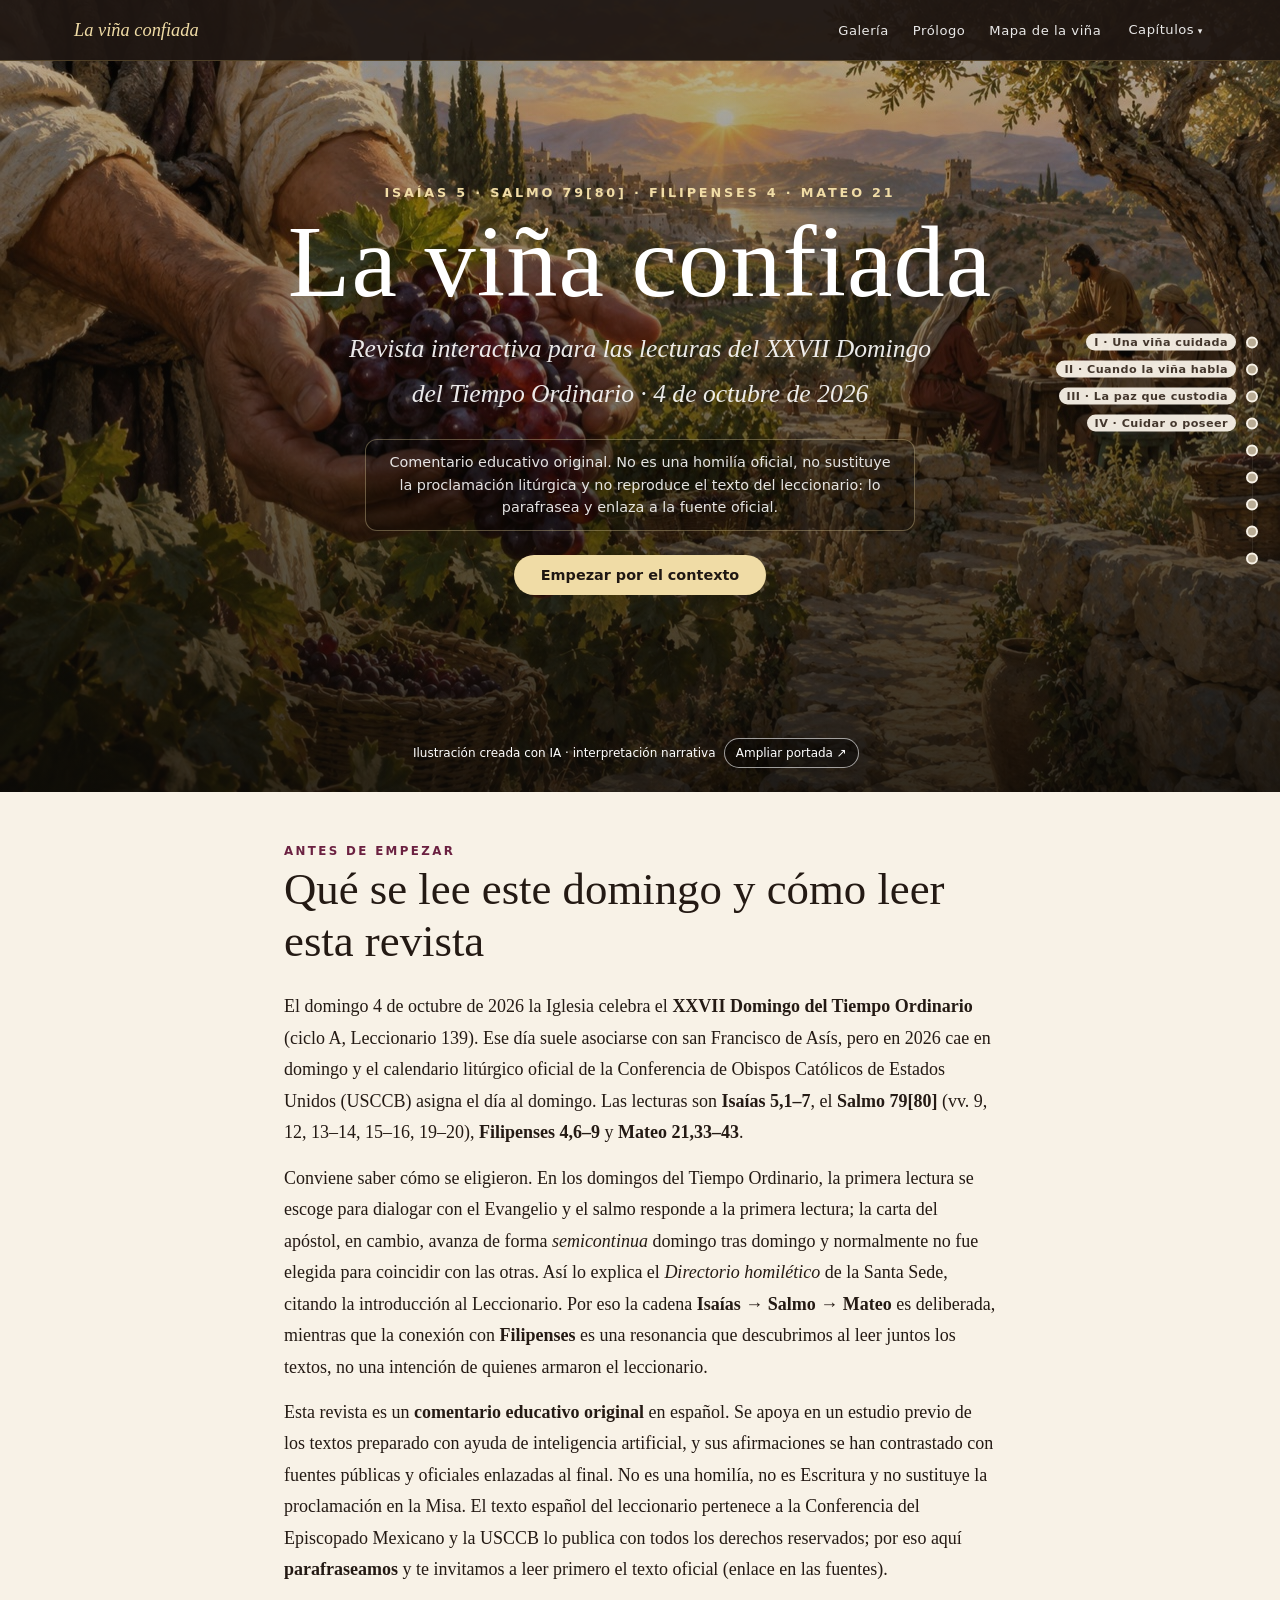
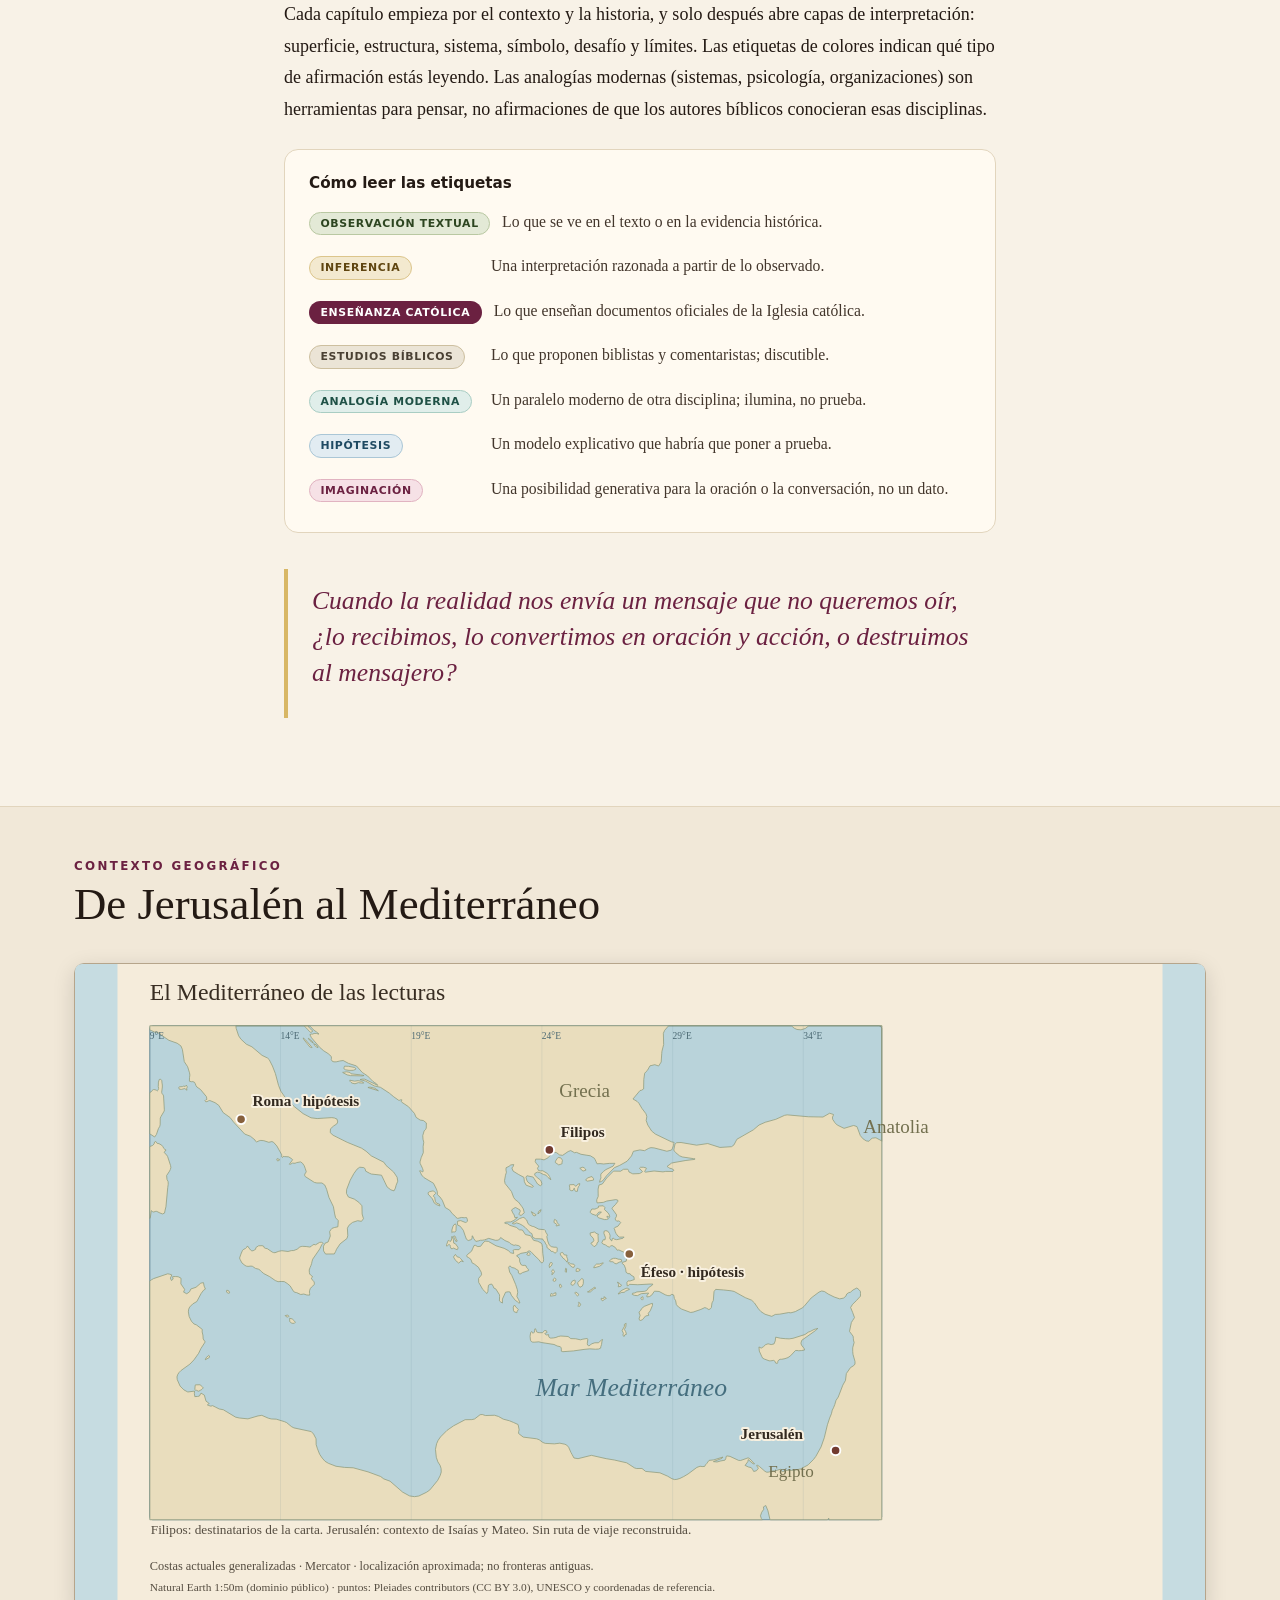
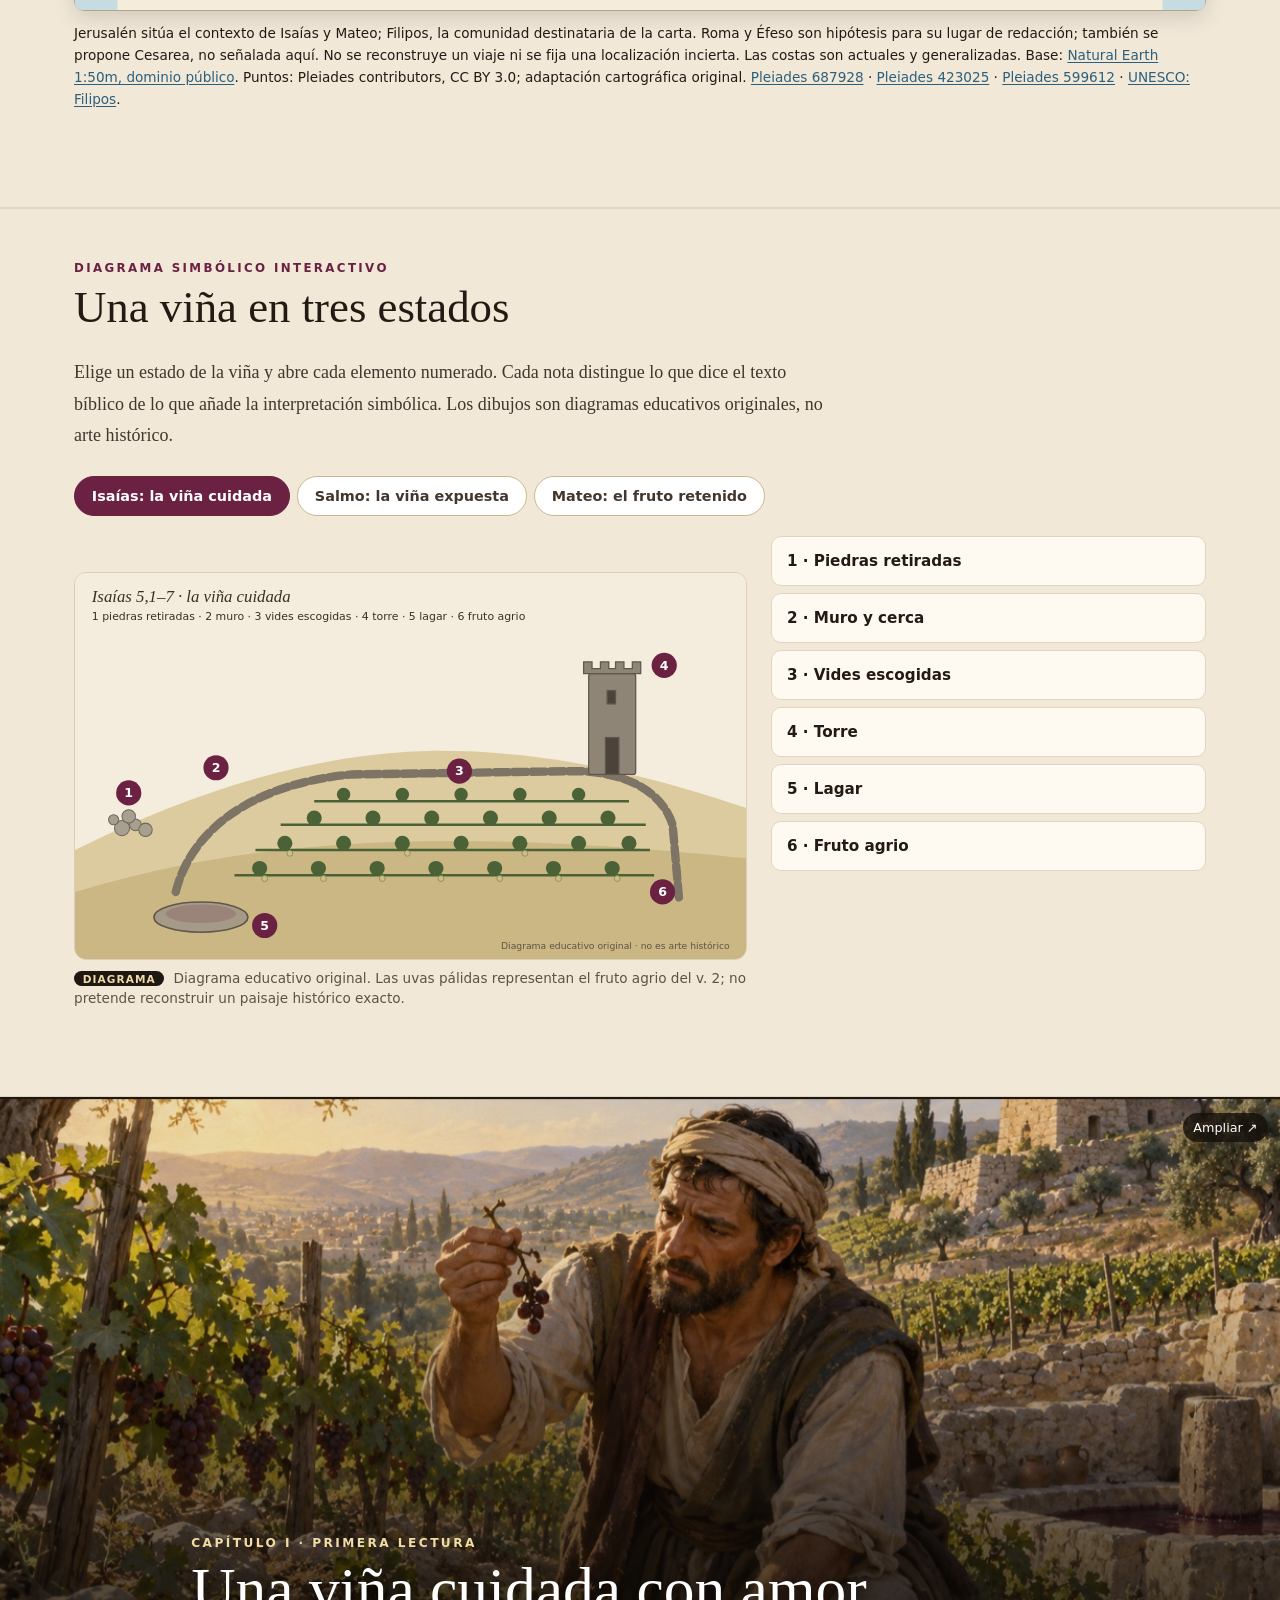
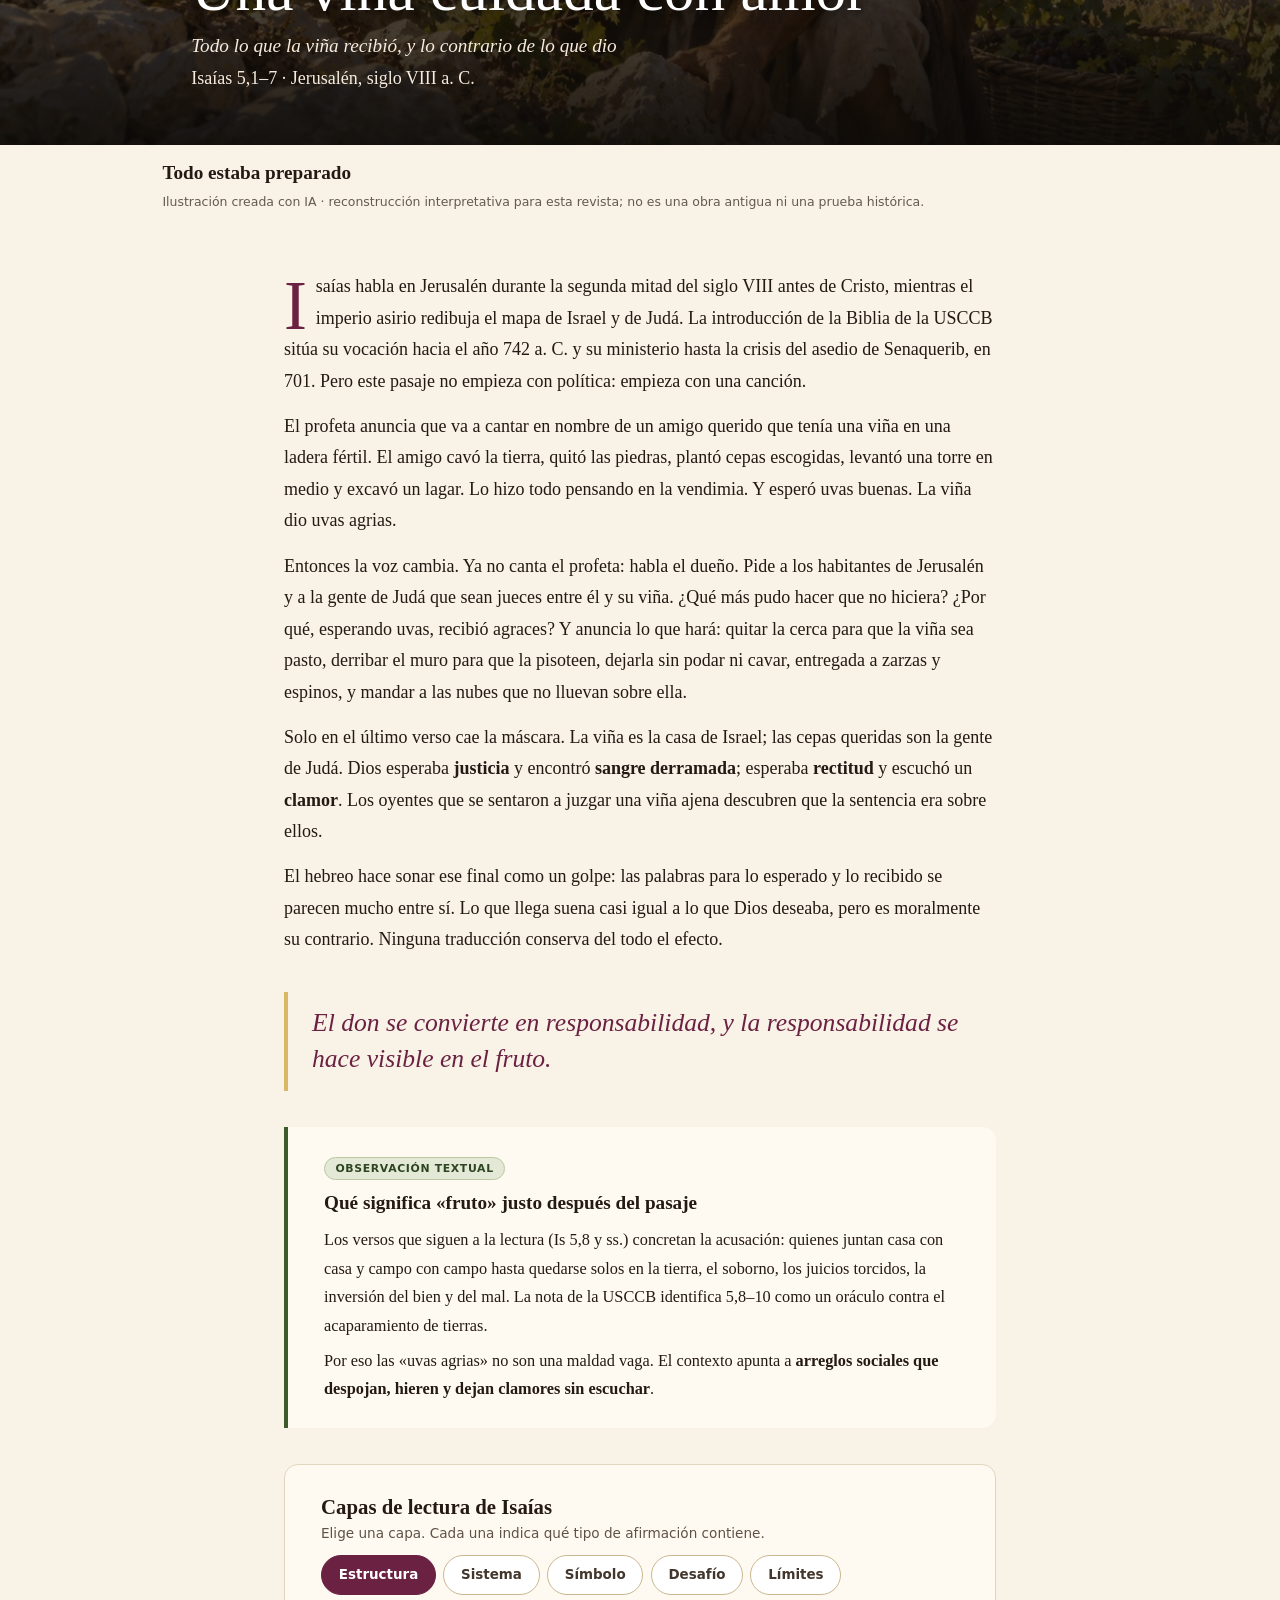
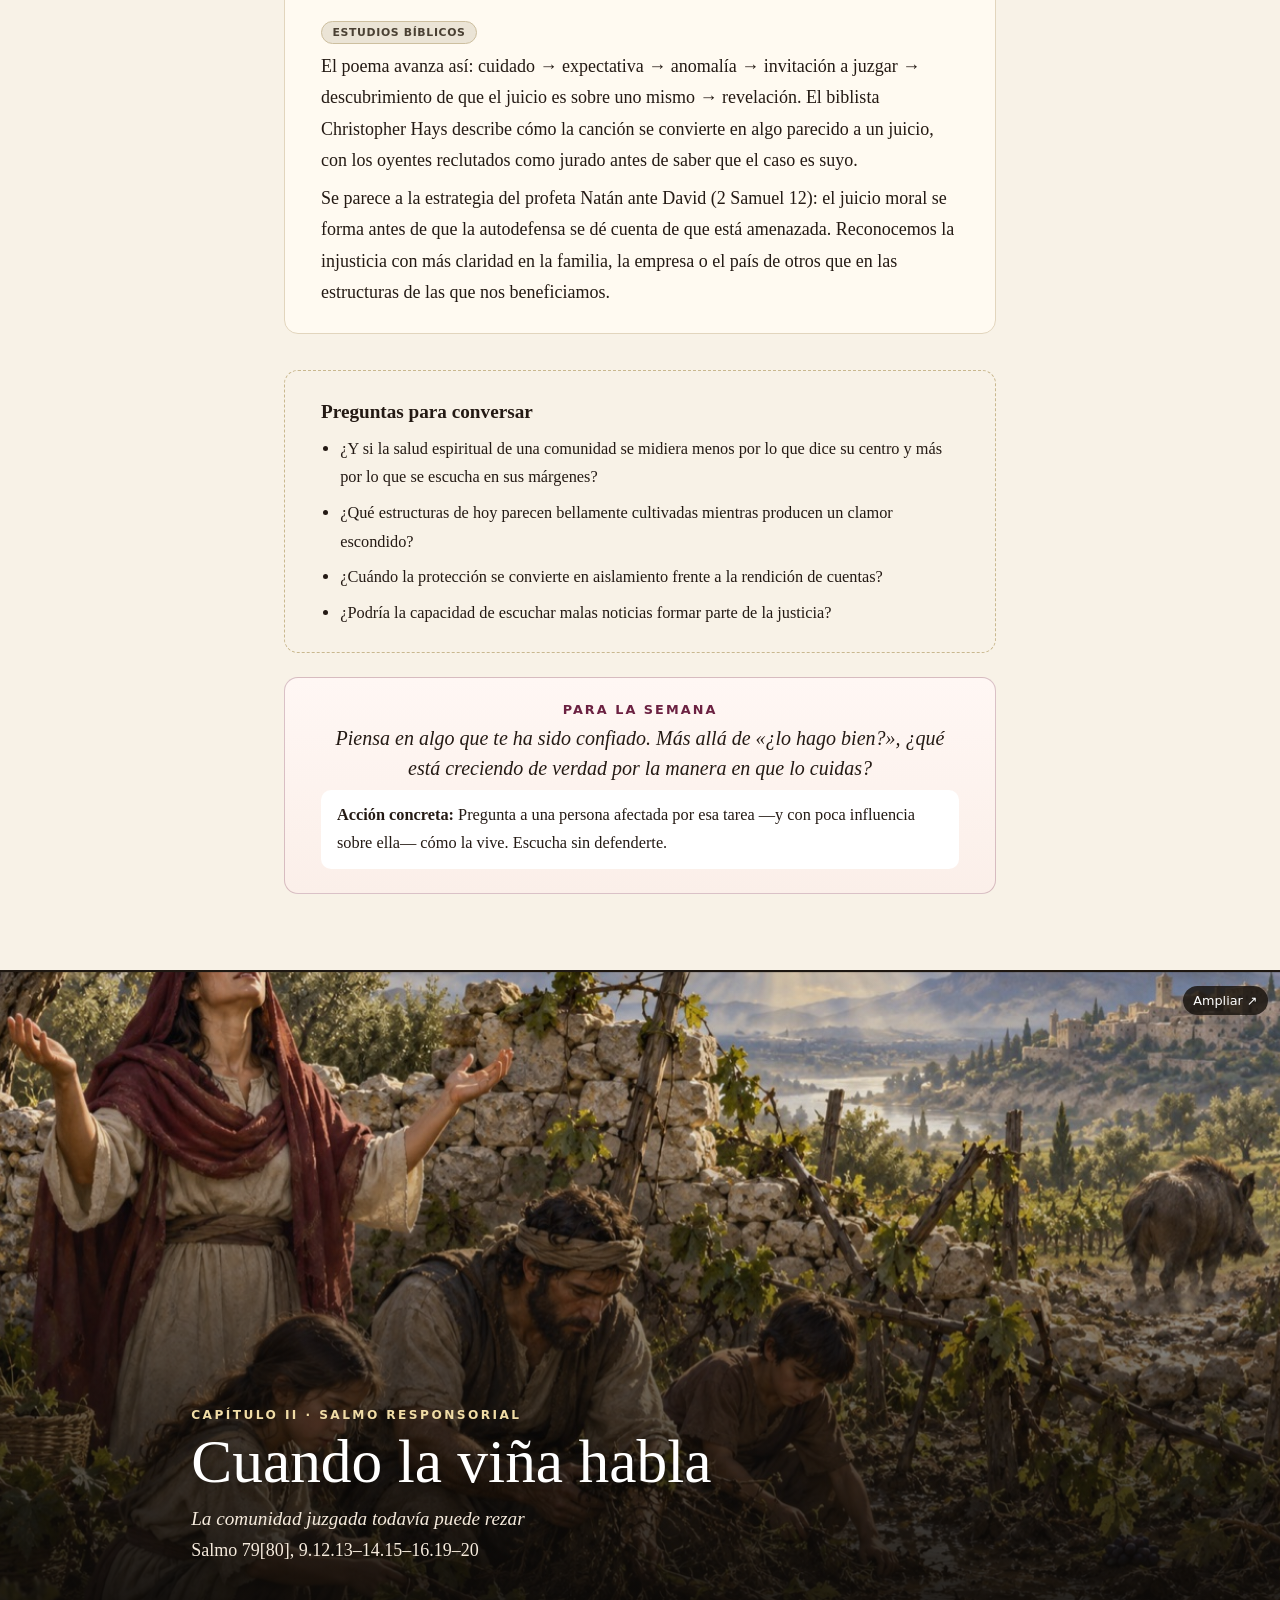
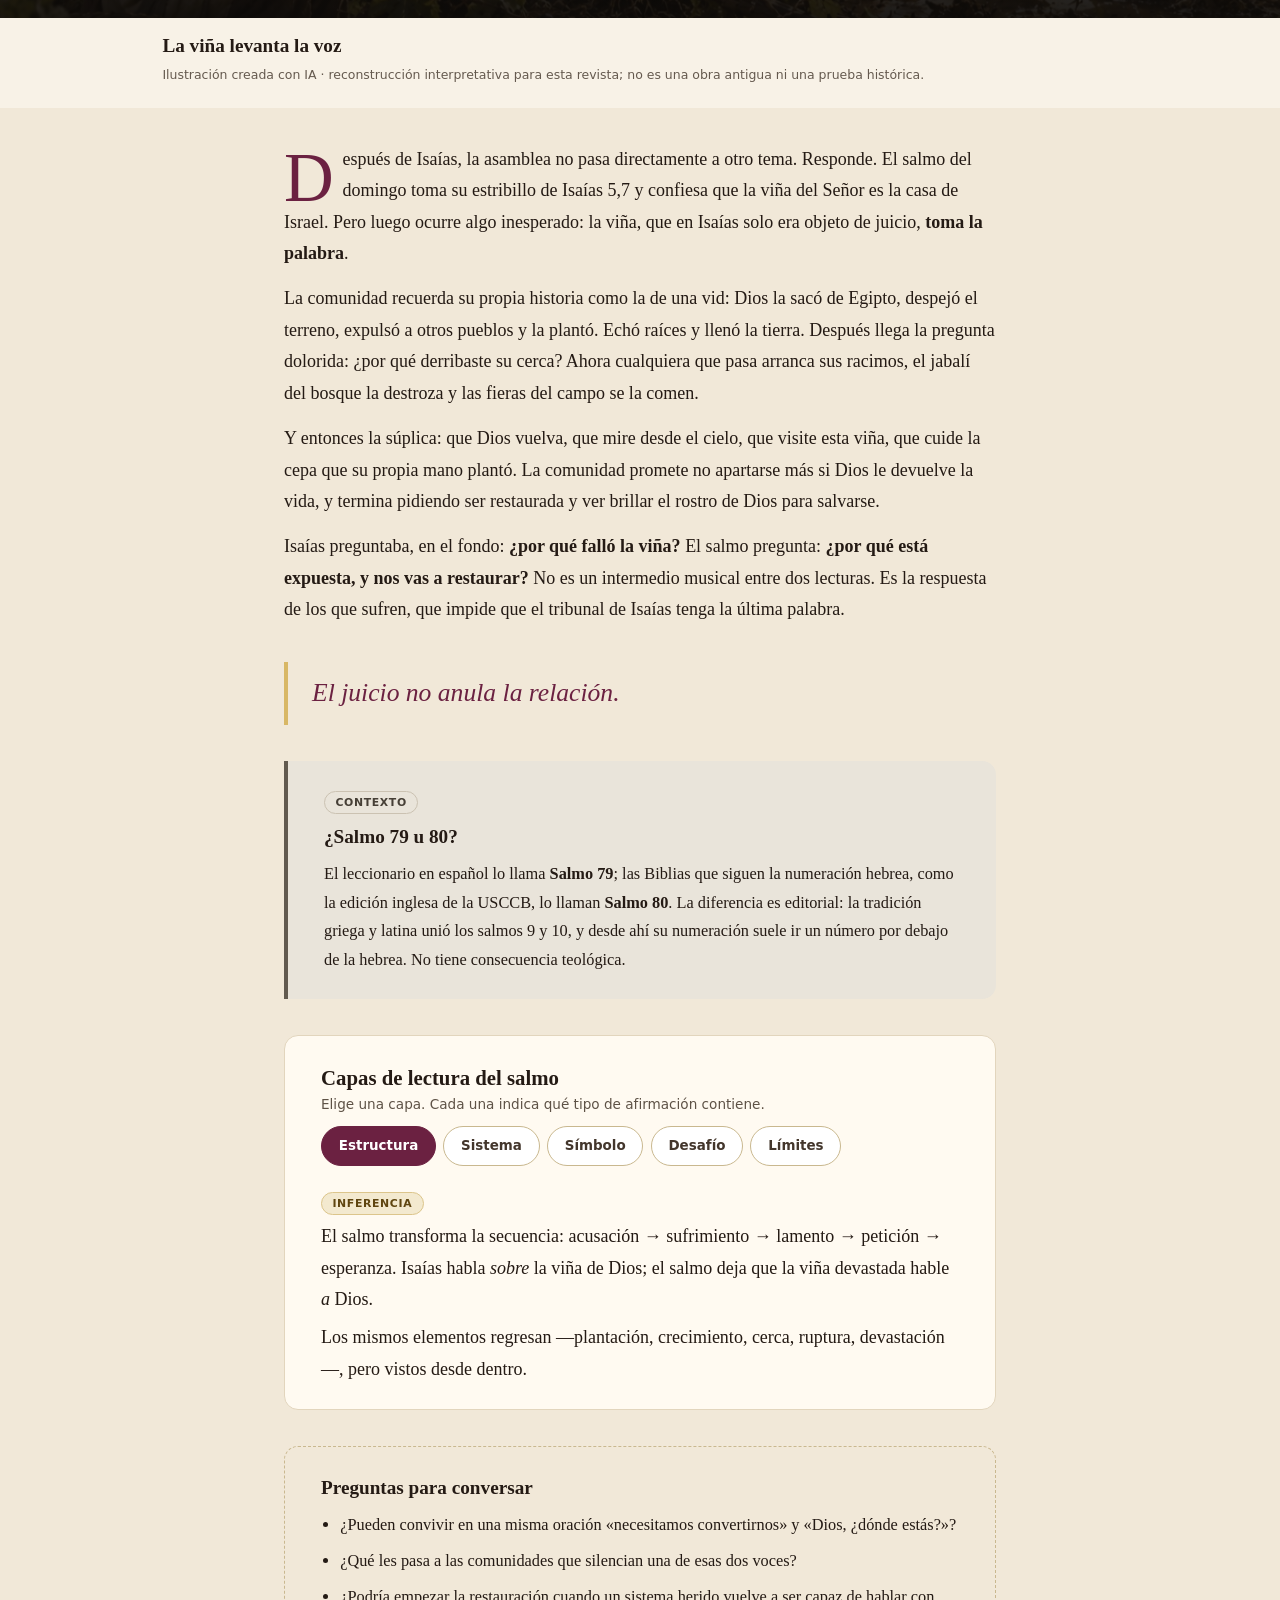
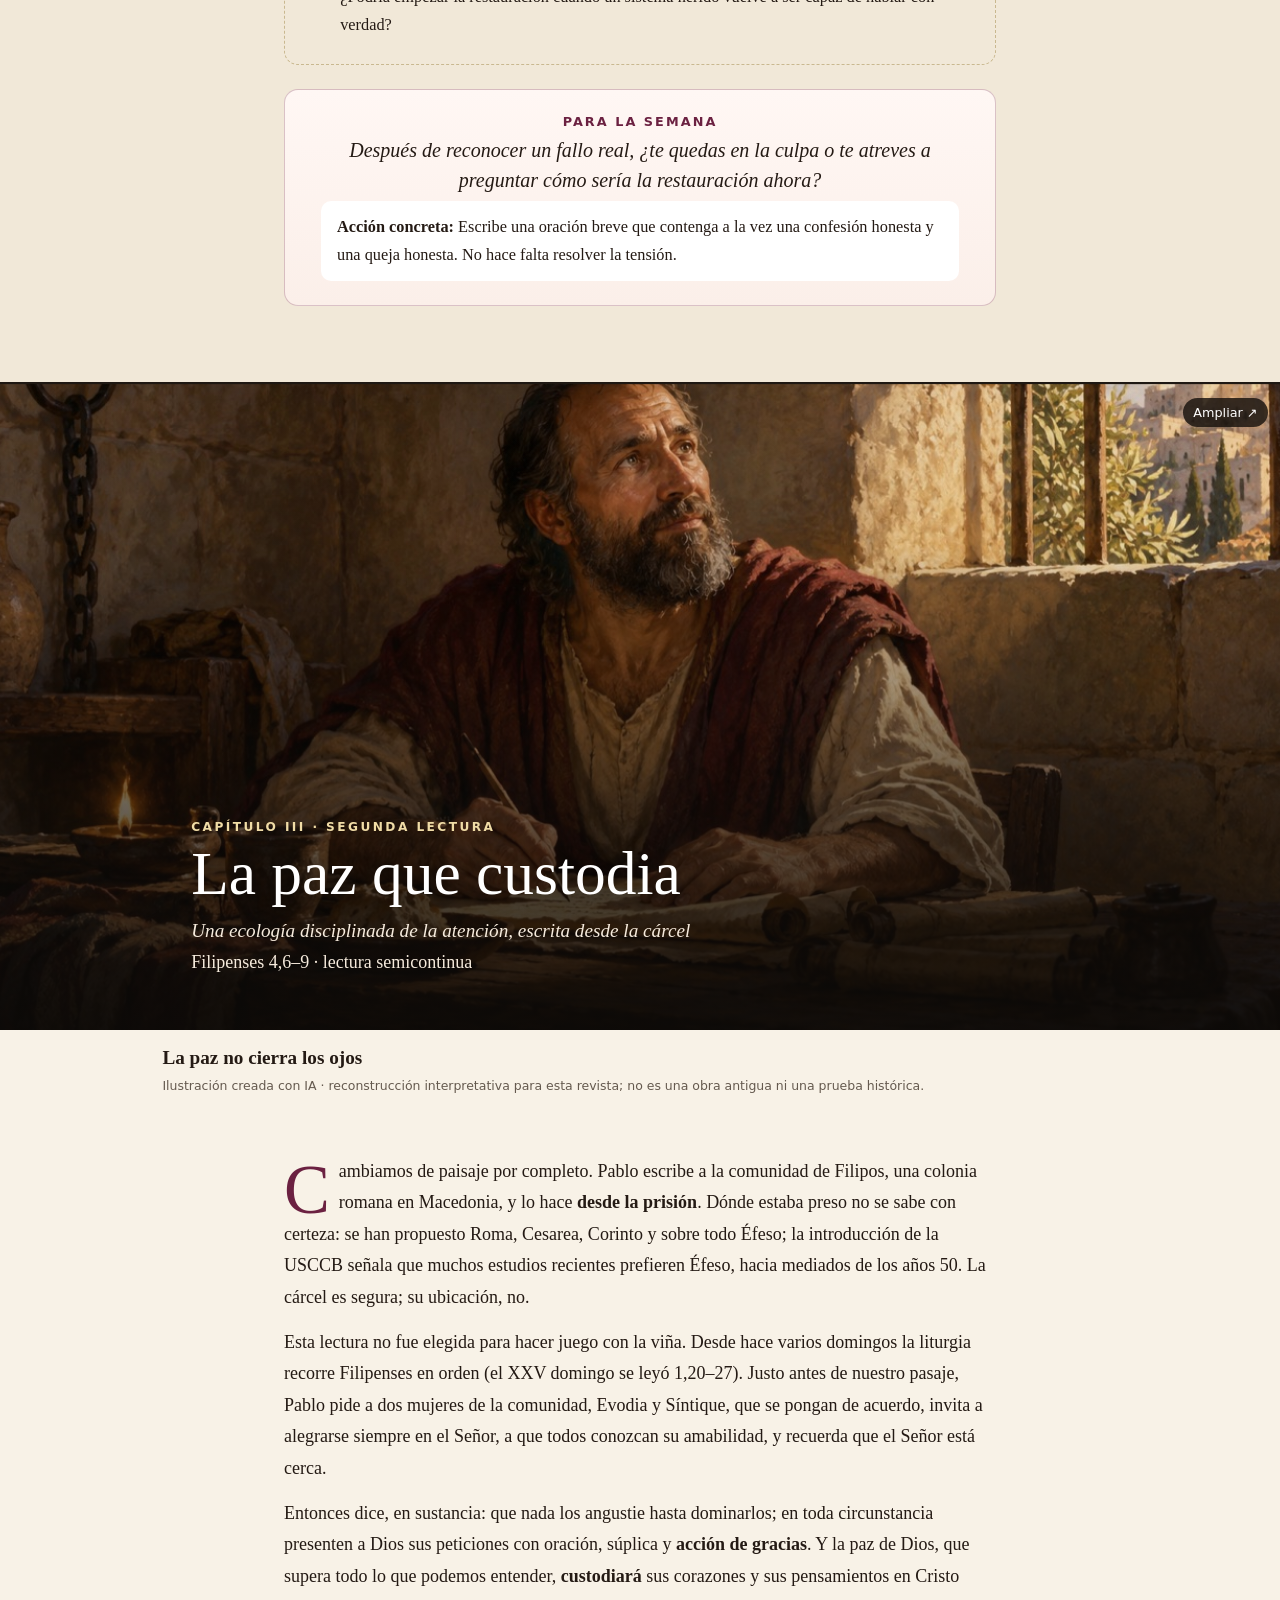
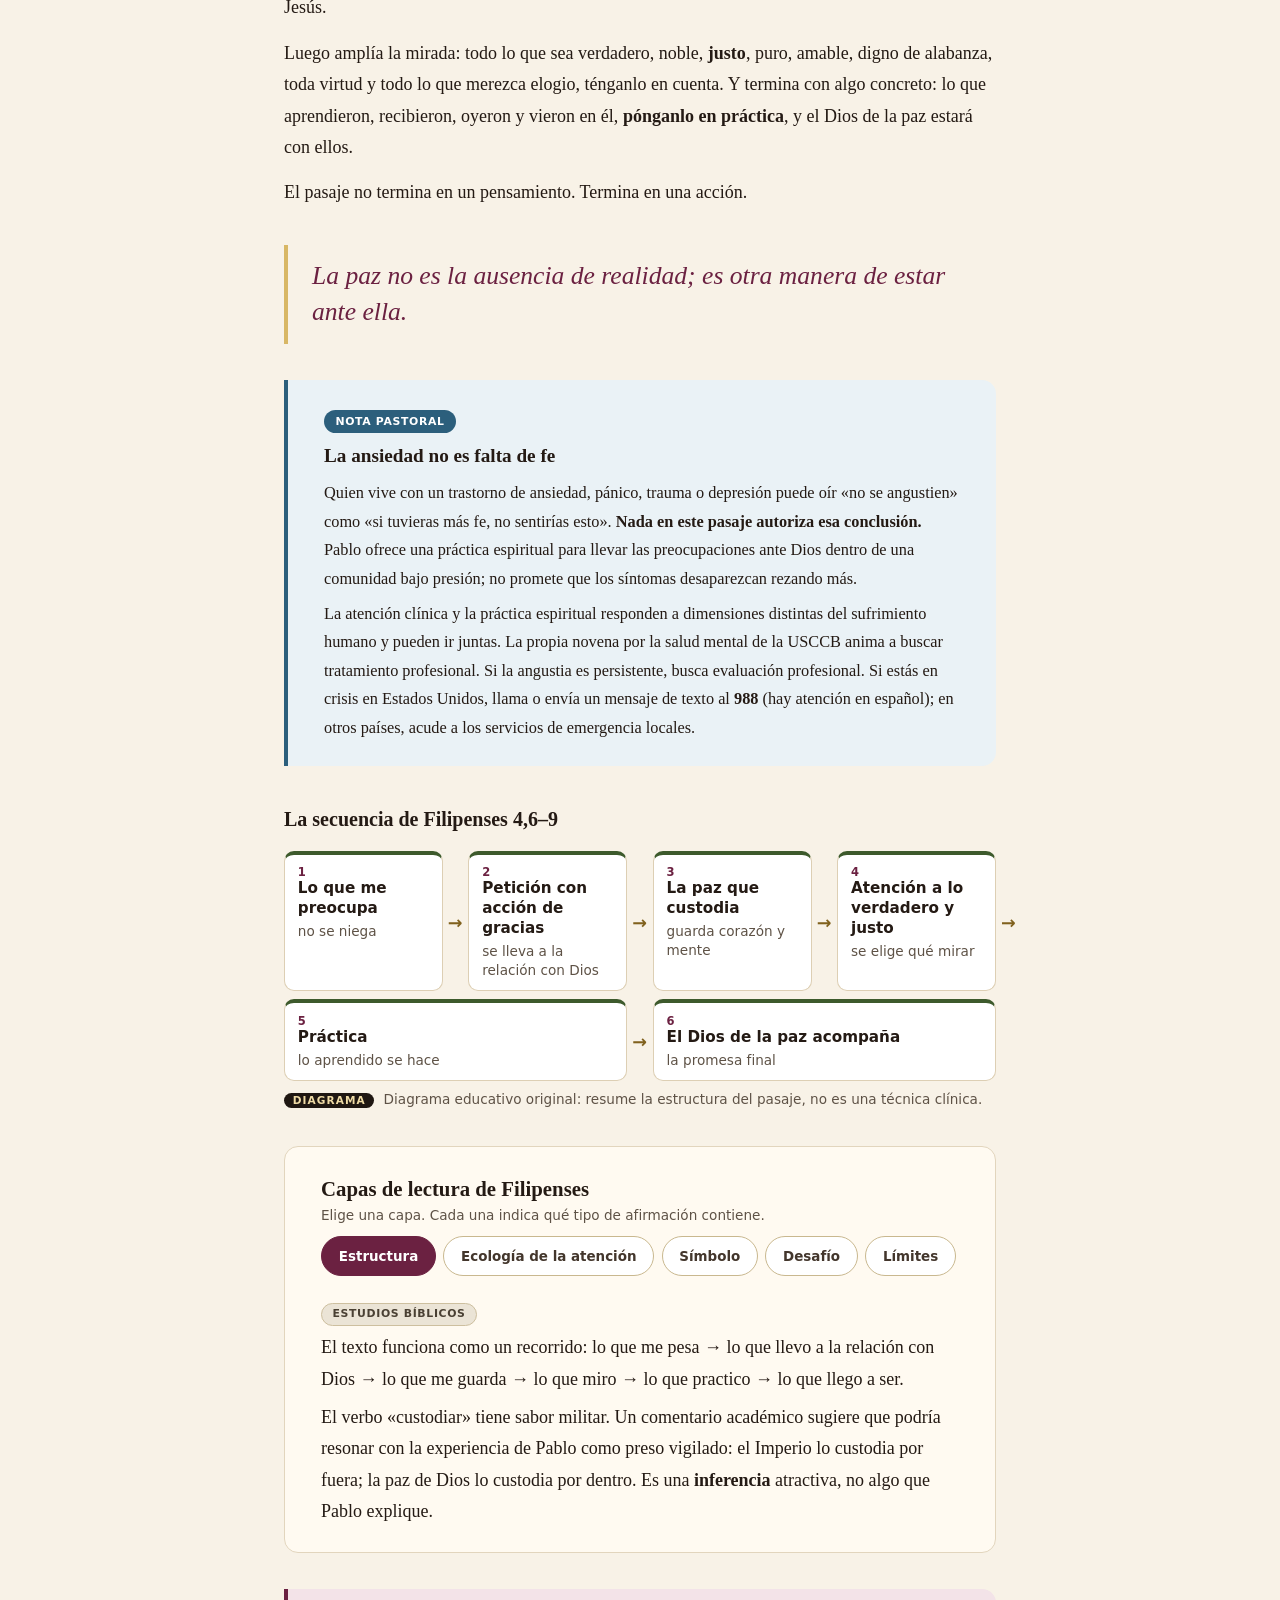
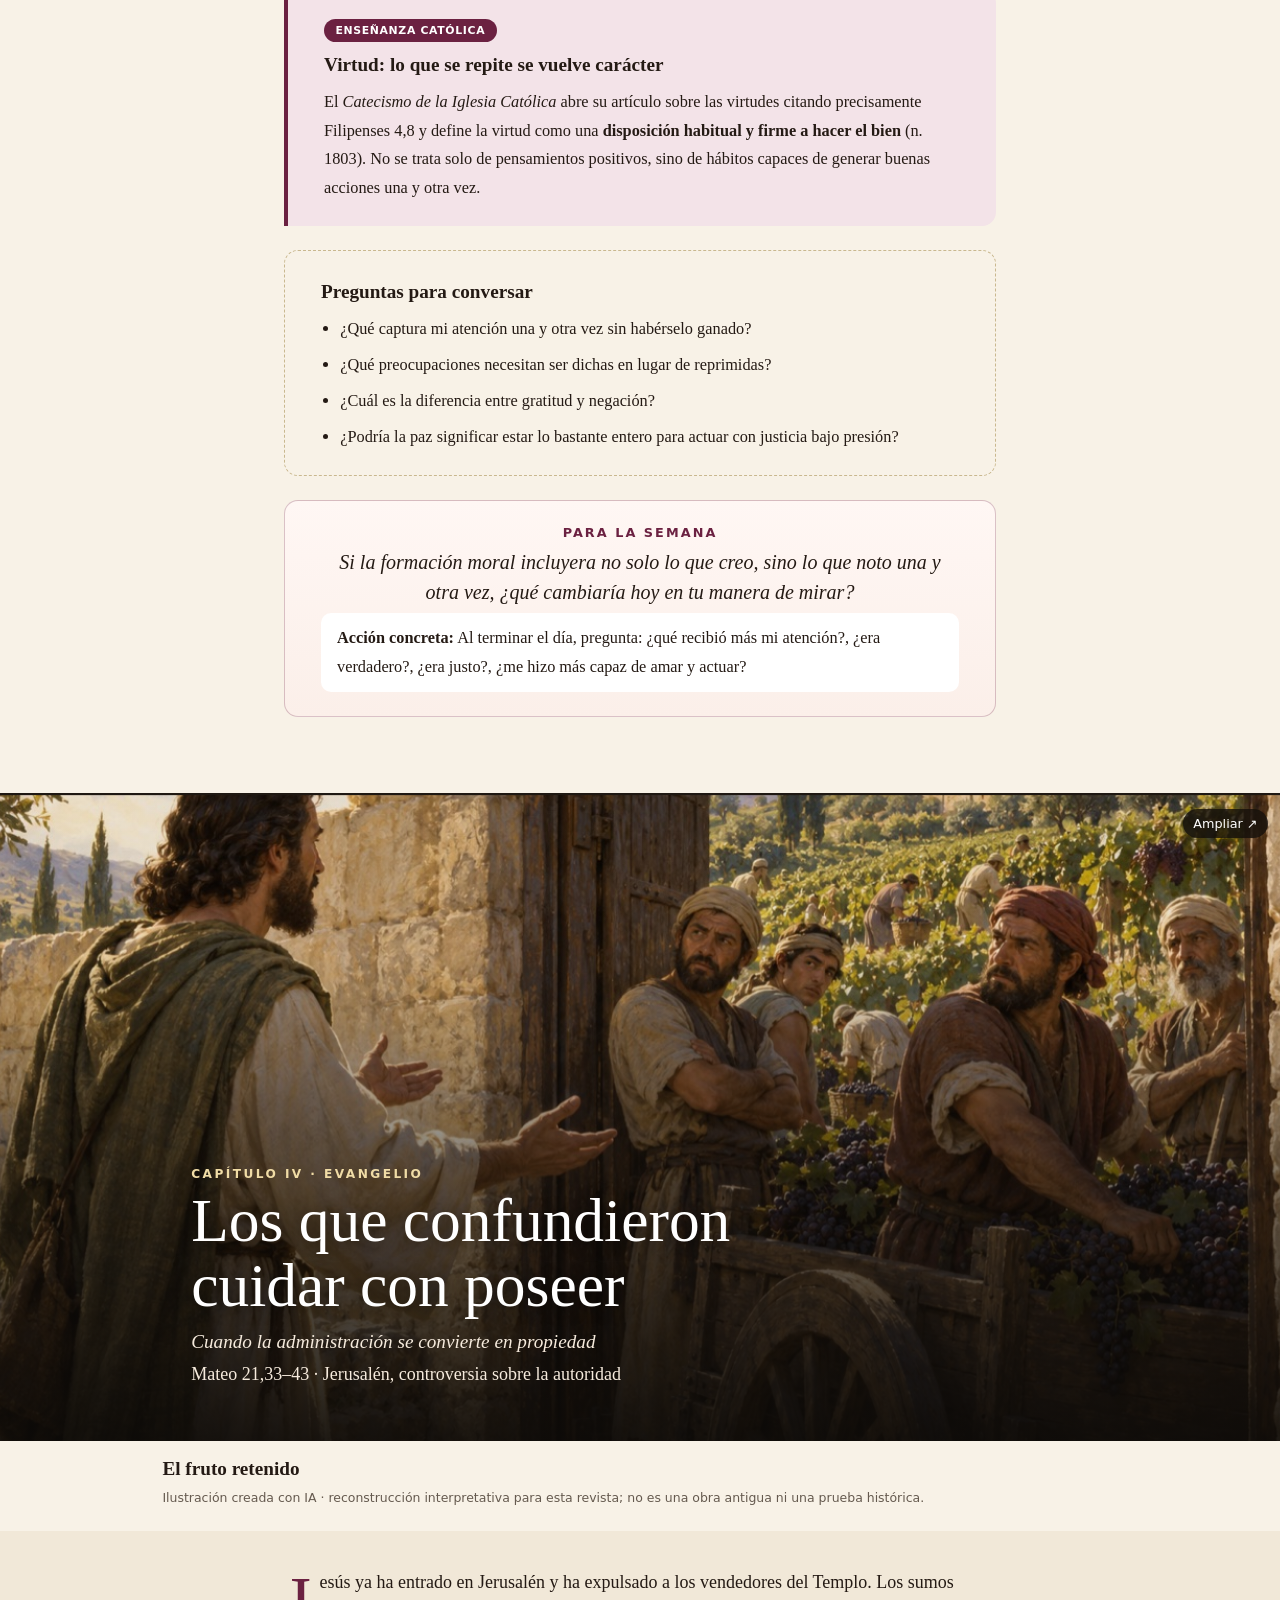
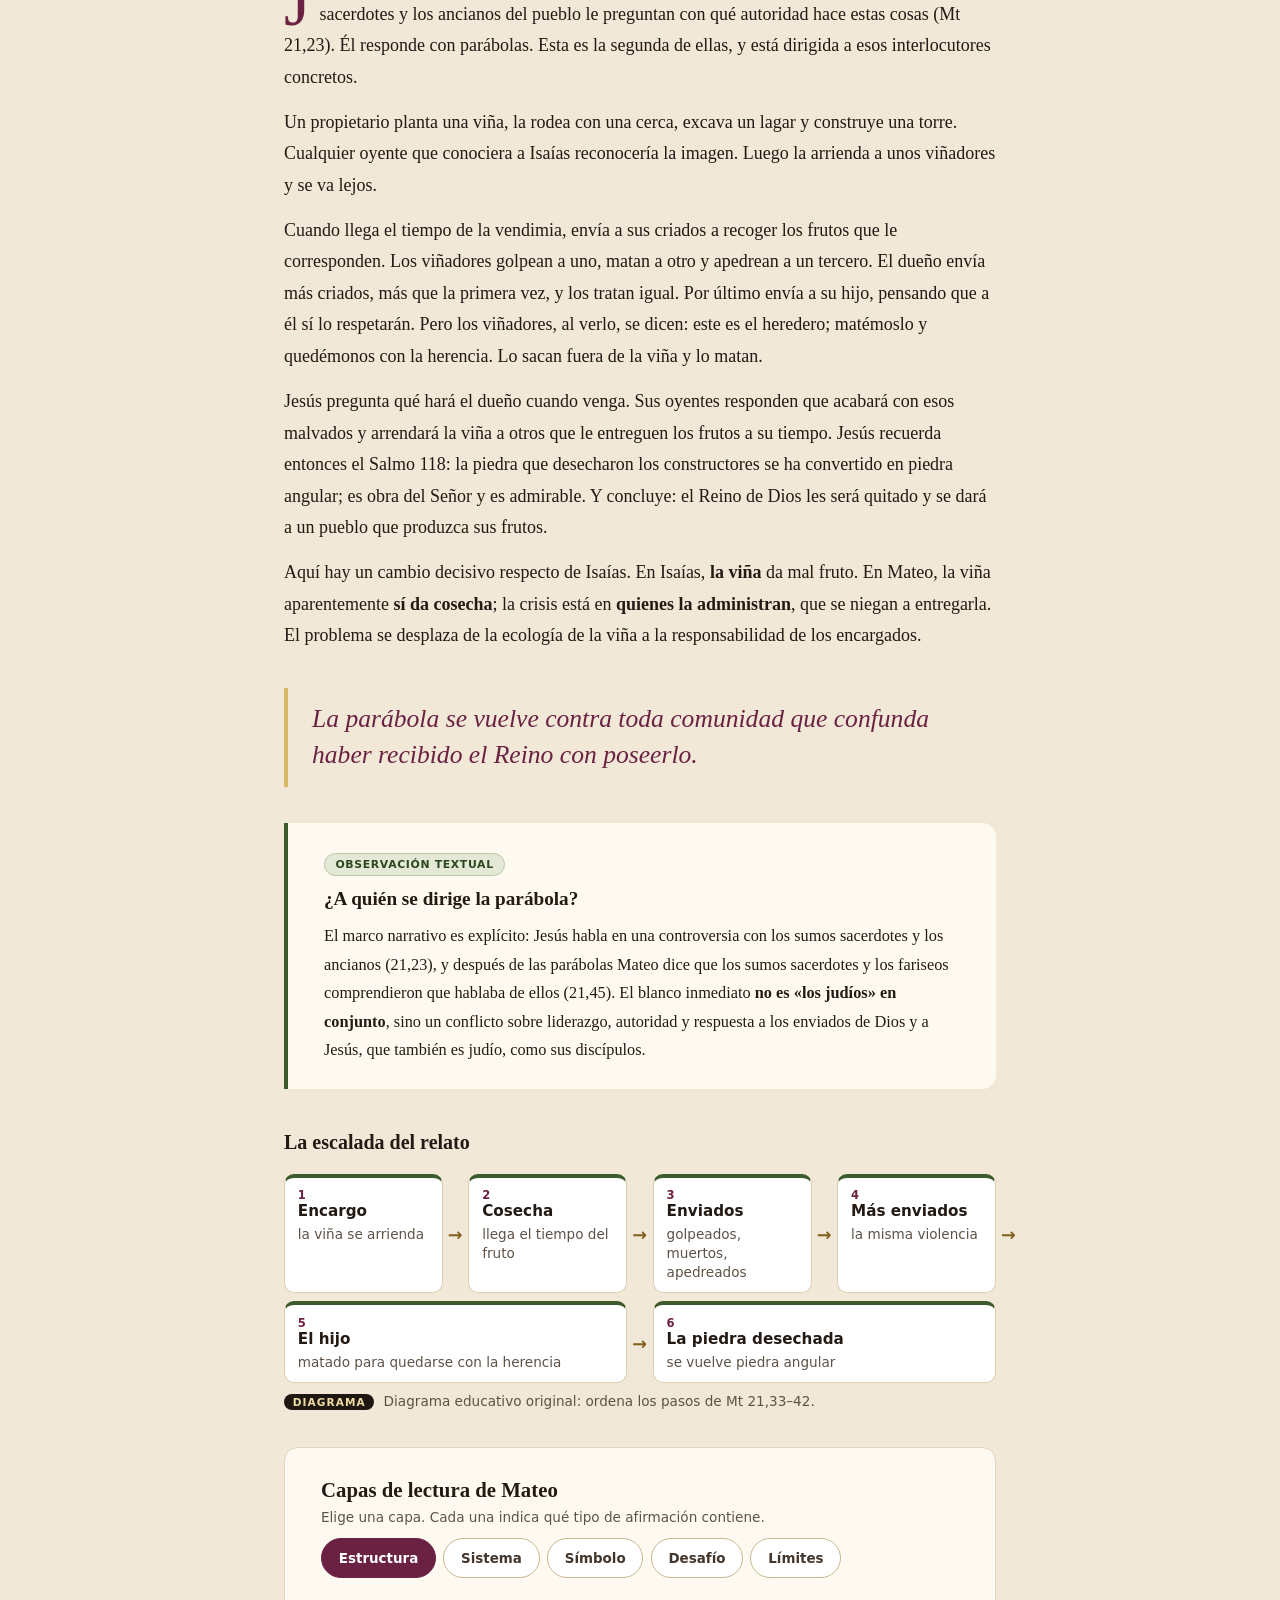
==== design-preview/index.html @ a20ec2bc "Preview integrated chapter imagery, gallery motion, and geographic context" ====
<!DOCTYPE html>
<html lang="es">
<head>
<meta charset="UTF-8">
<meta name="viewport" content="width=device-width, initial-scale=1.0">
<title>La viña confiada — Revista interactiva para las lecturas del XXVII Domingo del Tiempo Ordinario · 4 de octubre de 2026</title>
<meta name="description" content="Comentario educativo en español, no homilía oficial, sobre Isaías 5,1–7; Salmo 79[80]; Filipenses 4,6–9 y Mateo 21,33–43: don, encargo, fruto de justicia, el clamor escuchado o rechazado, cuidar sin poseer y una paz que permite actuar.">
<meta name="color-scheme" content="light">
<meta name="referrer" content="strict-origin-when-cross-origin">
<link rel="stylesheet" href="styles.css">
<link rel="stylesheet" href="motion.css">
</head>

<body>
<a class="skip-link" href="#main">Saltar al contenido</a>
<div class="progress-bar" aria-hidden="true"></div>
<nav class="site-nav" aria-label="Navegación principal">
<div class="nav-inner">
<a class="nav-logo" href="#top">La viña confiada</a>
<button type="button" class="nav-toggle" aria-expanded="false" aria-controls="nav-links">Menú</button>
<ul class="nav-links" id="nav-links"><li><a href="#galeria-ilustraciones">Galería</a></li><li><a href="#prologue">Prólogo</a></li><li><a href="#map">Mapa de la viña</a></li><li><details class="nav-chapters"><summary>Capítulos</summary><ol><li><a href="#isaias">I. Una viña cuidada</a></li><li><a href="#salmo">II. Cuando la viña habla</a></li><li><a href="#filipenses">III. La paz que custodia</a></li><li><a href="#mateo">IV. Cuidar o poseer</a></li><li><a href="#israel">V. ¿Reemplazo?</a></li><li><a href="#fruto">VI. ¿Qué fruto?</a></li><li><a href="#arte-musica">VII. Arte y música</a></li><li><a href="#practicas">VIII. Prácticas</a></li><li><a href="#fuentes">IX. Lo que sabemos</a></li></ol></details></li></ul>
</div>
</nav>
<nav class="chapter-rail" aria-label="Capítulos (índice lateral)"><ol><li><a href="#isaias"><span class="rail-label">I · Una viña cuidada</span><span class="rail-dot" aria-hidden="true"></span></a></li><li><a href="#salmo"><span class="rail-label">II · Cuando la viña habla</span><span class="rail-dot" aria-hidden="true"></span></a></li><li><a href="#filipenses"><span class="rail-label">III · La paz que custodia</span><span class="rail-dot" aria-hidden="true"></span></a></li><li><a href="#mateo"><span class="rail-label">IV · Cuidar o poseer</span><span class="rail-dot" aria-hidden="true"></span></a></li><li><a href="#israel"><span class="rail-label">V · ¿Reemplazo?</span><span class="rail-dot" aria-hidden="true"></span></a></li><li><a href="#fruto"><span class="rail-label">VI · ¿Qué fruto?</span><span class="rail-dot" aria-hidden="true"></span></a></li><li><a href="#arte-musica"><span class="rail-label">VII · Arte y música</span><span class="rail-dot" aria-hidden="true"></span></a></li><li><a href="#practicas"><span class="rail-label">VIII · Prácticas</span><span class="rail-dot" aria-hidden="true"></span></a></li><li><a href="#fuentes"><span class="rail-label">IX · Lo que sabemos</span><span class="rail-dot" aria-hidden="true"></span></a></li></ol></nav>

<header class="site-hero" id="top"><img src="images/ai-vina-apertura.jpg" srcset="images/ai-vina-apertura-640.jpg 640w, images/ai-vina-apertura.jpg 1280w" sizes="(max-width: 700px) 100vw, 1100px" width="1280" height="853" alt="Manos abiertas sostienen un racimo sobre una viña de ladera; un camino lleva hacia una mesa compartida bajo un olivo." loading="eager" fetchpriority="high" decoding="async" data-provenance="ai-illustration"><div class="hero-overlay"></div><div class="cover-credit"><span data-credit-for="images/ai-vina-apertura.jpg">Ilustración creada con IA · interpretación narrativa</span><button type="button" class="art-open cover-open" data-full-src="images/ai-vina-apertura.jpg" data-alt="Manos abiertas sostienen un racimo sobre una viña de ladera; un camino lleva hacia una mesa compartida bajo un olivo." data-caption="La viña confiada · Ilustración creada con IA · reconstrucción interpretativa para esta revista; no es una obra antigua ni una prueba histórica.">Ampliar portada ↗</button></div><div class="hero-content"><p class="hero-eyebrow">Isaías 5 · Salmo 79[80] · Filipenses 4 · Mateo 21</p><h1 class="hero-title">La viña confiada</h1><p class="hero-subtitle">Revista interactiva para las lecturas del XXVII Domingo del Tiempo Ordinario · 4 de octubre de 2026</p><p class="hero-notice">Comentario educativo original. No es una homilía oficial, no sustituye la proclamación litúrgica y no reproduce el texto del leccionario: lo parafrasea y enlaza a la fuente oficial.</p><a class="hero-cta" href="#prologue">Empezar por el contexto</a></div></header>
<main id="main" tabindex="-1">
<section id="prologue" class="section" aria-labelledby="prologue-h"><div class="container narrow prose"><span class="section-label">Antes de empezar</span><h2 class="section-title" id="prologue-h">Qué se lee este domingo y cómo leer esta revista</h2><p>El domingo 4 de octubre de 2026 la Iglesia celebra el <strong>XXVII Domingo del Tiempo Ordinario</strong> (ciclo A, Leccionario 139). Ese día suele asociarse con san Francisco de Asís, pero en 2026 cae en domingo y el calendario litúrgico oficial de la Conferencia de Obispos Católicos de Estados Unidos (USCCB) asigna el día al domingo. Las lecturas son <strong>Isaías 5,1–7</strong>, el <strong>Salmo 79[80]</strong> (vv. 9, 12, 13–14, 15–16, 19–20), <strong>Filipenses 4,6–9</strong> y <strong>Mateo 21,33–43</strong>.</p>
<p>Conviene saber cómo se eligieron. En los domingos del Tiempo Ordinario, la primera lectura se escoge para dialogar con el Evangelio y el salmo responde a la primera lectura; la carta del apóstol, en cambio, avanza de forma <em>semicontinua</em> domingo tras domingo y normalmente no fue elegida para coincidir con las otras. Así lo explica el <em>Directorio homilético</em> de la Santa Sede, citando la introducción al Leccionario. Por eso la cadena <strong>Isaías → Salmo → Mateo</strong> es deliberada, mientras que la conexión con <strong>Filipenses</strong> es una resonancia que descubrimos al leer juntos los textos, no una intención de quienes armaron el leccionario.</p>
<p>Esta revista es un <strong>comentario educativo original</strong> en español. Se apoya en un estudio previo de los textos preparado con ayuda de inteligencia artificial, y sus afirmaciones se han contrastado con fuentes públicas y oficiales enlazadas al final. No es una homilía, no es Escritura y no sustituye la proclamación en la Misa. El texto español del leccionario pertenece a la Conferencia del Episcopado Mexicano y la USCCB lo publica con todos los derechos reservados; por eso aquí <strong>parafraseamos</strong> y te invitamos a leer primero el texto oficial (enlace en las fuentes).</p>
<p>Cada capítulo empieza por el contexto y la historia, y solo después abre capas de interpretación: superficie, estructura, sistema, símbolo, desafío y límites. Las etiquetas de colores indican qué tipo de afirmación estás leyendo. Las analogías modernas (sistemas, psicología, organizaciones) son herramientas para pensar, no afirmaciones de que los autores bíblicos conocieran esas disciplinas.</p><aside class="legend" aria-labelledby="legend-h"><h3 id="legend-h">Cómo leer las etiquetas</h3><dl><div><dt><span class="ep-tag ep-observacion">Observación textual</span></dt><dd>Lo que se ve en el texto o en la evidencia histórica.</dd></div><div><dt><span class="ep-tag ep-inferencia">Inferencia</span></dt><dd>Una interpretación razonada a partir de lo observado.</dd></div><div><dt><span class="ep-tag ep-ensenanza">Enseñanza católica</span></dt><dd>Lo que enseñan documentos oficiales de la Iglesia católica.</dd></div><div><dt><span class="ep-tag ep-estudios">Estudios bíblicos</span></dt><dd>Lo que proponen biblistas y comentaristas; discutible.</dd></div><div><dt><span class="ep-tag ep-analogia">Analogía moderna</span></dt><dd>Un paralelo moderno de otra disciplina; ilumina, no prueba.</dd></div><div><dt><span class="ep-tag ep-hipotesis">Hipótesis</span></dt><dd>Un modelo explicativo que habría que poner a prueba.</dd></div><div><dt><span class="ep-tag ep-imaginacion">Imaginación</span></dt><dd>Una posibilidad generativa para la oración o la conversación, no un dato.</dd></div></dl></aside><blockquote class="pullquote"><p>Cuando la realidad nos envía un mensaje que no queremos oír, ¿lo recibimos, lo convertimos en oración y acción, o destruimos al mensajero?</p></blockquote></div></section>
<section id="geographic-context" class="section section-alt"><div class="container"><span class="section-label">Contexto geográfico</span><h2 class="section-title">De Jerusalén al Mediterráneo</h2><figure class="geographic-map"><button type="button" class="art-open" data-full-src="images/geografia-lecturas.svg" data-alt="Mapa del Mediterráneo con tierra, mar y costas: Jerusalén, Filipos, Roma y Éfeso. Roma y Éfeso están marcadas como hipótesis para la prisión de Pablo." data-caption="Jerusalén sitúa el contexto de Isaías y Mateo; Filipos, la comunidad destinataria de la carta. Roma y Éfeso son hipótesis para su lugar de redacción; también se propone Cesarea, no señalada aquí. No se reconstruye un viaje ni se fija una localización incierta. Las costas son actuales y generalizadas." aria-label="Ampliar mapa geográfico"><img src="images/geografia-lecturas.svg" alt="Mapa del Mediterráneo con tierra, mar y costas: Jerusalén, Filipos, Roma y Éfeso. Roma y Éfeso están marcadas como hipótesis para la prisión de Pablo." width="1100" height="680" loading="lazy" decoding="async" data-provenance="original"></button><figcaption data-credit-for="images/geografia-lecturas.svg">Jerusalén sitúa el contexto de Isaías y Mateo; Filipos, la comunidad destinataria de la carta. Roma y Éfeso son hipótesis para su lugar de redacción; también se propone Cesarea, no señalada aquí. No se reconstruye un viaje ni se fija una localización incierta. Las costas son actuales y generalizadas. Base: <a href="https://www.naturalearthdata.com/about/terms-of-use/" target="_blank" rel="noopener noreferrer">Natural Earth 1:50m, dominio público</a>. Puntos: Pleiades contributors, CC BY 3.0; adaptación cartográfica original. <a href="https://pleiades.stoa.org/places/687928" target="_blank" rel="noopener noreferrer">Pleiades 687928</a> · <a href="https://pleiades.stoa.org/places/423025" target="_blank" rel="noopener noreferrer">Pleiades 423025</a> · <a href="https://pleiades.stoa.org/places/599612" target="_blank" rel="noopener noreferrer">Pleiades 599612</a> · <a href="https://whc.unesco.org/en/list/1517/" target="_blank" rel="noopener noreferrer">UNESCO: Filipos</a>.</figcaption></figure></div></section>
<section id="map" class="section section-alt" aria-labelledby="map-h"><div class="container"><span class="section-label">Diagrama simbólico interactivo</span><h2 class="section-title" id="map-h">Una viña en tres estados</h2><p class="section-intro">Elige un estado de la viña y abre cada elemento numerado. Cada nota distingue lo que dice el texto bíblico de lo que añade la interpretación simbólica. Los dibujos son diagramas educativos originales, no arte histórico.</p><div class="tabs" data-tabs><div class="tablist" role="tablist" aria-label="Estados de la viña" hidden><button type="button" role="tab" id="map-states-t0" aria-controls="map-states-p0" aria-selected="true" tabindex="0">Isaías: la viña cuidada</button><button type="button" role="tab" id="map-states-t1" aria-controls="map-states-p1" aria-selected="false" tabindex="-1">Salmo: la viña expuesta</button><button type="button" role="tab" id="map-states-t2" aria-controls="map-states-p2" aria-selected="false" tabindex="-1">Mateo: el fruto retenido</button></div>
<div class="tabpanel" role="tabpanel" id="map-states-p0" aria-labelledby="map-states-t0" tabindex="0"><h4 class="panel-heading">Isaías: la viña cuidada</h4><div class="state-grid"><figure class="diagram state-figure"><svg class="diagram-svg" focusable="false" xmlns="http://www.w3.org/2000/svg" viewBox="0 0 800 460" role="img" aria-labelledby="dvi-t dvi-d">
<title id="dvi-t">Diagrama: la viña cuidada de Isaías 5</title>
<desc id="dvi-d">Diagrama educativo original. Una ladera fértil con hileras de vides dentro de un muro de piedra, una torre de vigilancia, un lagar excavado y un montón de piedras retiradas. Las uvas aparecen pálidas y pequeñas para indicar que el fruto resultó agrio. Los números corresponden a la lista de elementos.</desc>
<rect width="800" height="460" fill="#f4ecdc"/>
<path d="M0 330 C160 250 300 215 420 212 C560 210 680 240 800 280 L800 460 L0 460 Z" fill="#dccb9f"/>
<path d="M0 380 C200 320 420 300 800 340 L800 460 L0 460 Z" fill="#cbb784"/>
<g fill="none" stroke="#7d7466" stroke-width="10" stroke-linecap="round" stroke-dasharray="16 6">
<path d="M120 380 C140 300 220 250 330 240 L600 236 C660 238 700 262 712 300 L720 392"/>
</g>
<g stroke="#4a6236" stroke-width="3" fill="none">
<path d="M190 360 L690 360"/><path d="M215 330 L685 330"/><path d="M245 300 L680 300"/><path d="M285 272 L660 272"/>
</g>
<g fill="#4a6236">
<g id="dvi-row1"><circle cx="220" cy="352" r="9"/><circle cx="290" cy="352" r="9"/><circle cx="360" cy="352" r="9"/><circle cx="430" cy="352" r="9"/><circle cx="500" cy="352" r="9"/><circle cx="570" cy="352" r="9"/><circle cx="640" cy="352" r="9"/></g>
<circle cx="250" cy="322" r="9"/><circle cx="320" cy="322" r="9"/><circle cx="390" cy="322" r="9"/><circle cx="460" cy="322" r="9"/><circle cx="530" cy="322" r="9"/><circle cx="600" cy="322" r="9"/><circle cx="660" cy="322" r="9"/>
<circle cx="285" cy="292" r="9"/><circle cx="355" cy="292" r="9"/><circle cx="425" cy="292" r="9"/><circle cx="495" cy="292" r="9"/><circle cx="565" cy="292" r="9"/><circle cx="635" cy="292" r="9"/>
<circle cx="320" cy="264" r="8"/><circle cx="390" cy="264" r="8"/><circle cx="460" cy="264" r="8"/><circle cx="530" cy="264" r="8"/><circle cx="600" cy="264" r="8"/>
</g>
<g fill="#c9c08a" stroke="#8d8752" stroke-width="1">
<circle cx="226" cy="364" r="3.5"/><circle cx="296" cy="364" r="3.5"/><circle cx="366" cy="364" r="3.5"/><circle cx="436" cy="364" r="3.5"/><circle cx="506" cy="364" r="3.5"/><circle cx="576" cy="364" r="3.5"/><circle cx="646" cy="364" r="3.5"/>
<circle cx="256" cy="334" r="3.5"/><circle cx="396" cy="334" r="3.5"/><circle cx="536" cy="334" r="3.5"/>
</g>
<g fill="#8f8577" stroke="#5f574c" stroke-width="1.5">
<rect x="612" y="120" width="56" height="120" rx="3"/>
<path d="M606 120 h68 v-14 h-10 v8 h-10 v-8 h-10 v8 h-8 v-8 h-10 v8 h-10 v-8 h-10 z"/>
<rect x="632" y="196" width="16" height="44" fill="#4b443b"/>
<rect x="634" y="140" width="10" height="16" fill="#4b443b"/>
</g>
<g>
<ellipse cx="150" cy="410" rx="56" ry="18" fill="#a59a86" stroke="#5f574c" stroke-width="2"/>
<ellipse cx="150" cy="406" rx="42" ry="11" fill="#6b2141" opacity=".18"/>
</g>
<g fill="#a7a091" stroke="#6d6658" stroke-width="1.2">
<circle cx="56" cy="304" r="9"/><circle cx="72" cy="300" r="7"/><circle cx="64" cy="290" r="8"/><circle cx="84" cy="306" r="8"/><circle cx="46" cy="294" r="6"/>
</g>
<g font-family="system-ui, -apple-system, sans-serif" font-size="15" font-weight="700" text-anchor="middle" fill="#fff">
<circle cx="64" cy="262" r="15" fill="#6b2141"/><text x="64" y="267">1</text>
<circle cx="168" cy="232" r="15" fill="#6b2141"/><text x="168" y="237">2</text>
<circle cx="458" cy="236" r="15" fill="#6b2141"/><text x="458" y="241">3</text>
<circle cx="702" cy="110" r="15" fill="#6b2141"/><text x="702" y="115">4</text>
<circle cx="226" cy="420" r="15" fill="#6b2141"/><text x="226" y="425">5</text>
<circle cx="700" cy="380" r="15" fill="#6b2141"/><text x="700" y="385">6</text>
</g>
<g font-family="system-ui, -apple-system, sans-serif" font-size="13" fill="#3a2f26">
<text x="20" y="34" font-size="20" font-family="Georgia, serif" font-style="italic">Isaías 5,1–7 · la viña cuidada</text>
<text x="20" y="56">1 piedras retiradas · 2 muro · 3 vides escogidas · 4 torre · 5 lagar · 6 fruto agrio</text>
<text x="780" y="448" text-anchor="end" font-size="11" fill="#5d5245">Diagrama educativo original · no es arte histórico</text>
</g>
</svg><figcaption><span class="diagram-badge">Diagrama</span> Diagrama educativo original. Las uvas pálidas representan el fruto agrio del v. 2; no pretende reconstruir un paisaje histórico exacto.</figcaption></figure><ul class="hotspots" aria-label="Elementos numerados del diagrama"><li><details><summary>1 · Piedras retiradas</summary><span class="ep-tag ep-observacion">Observación textual</span><p>El dueño despedrega el terreno antes de plantar (v. 2). Es trabajo previo, invisible cuando la viña ya está verde.</p></details></li><li><details><summary>2 · Muro y cerca</summary><span class="ep-tag ep-observacion">Observación textual</span><p>La protección aparece cuando el dueño anuncia que la quitará (v. 5). <em>Interpretación:</em> el muro sugiere cuidado, no encierro.</p></details></li><li><details><summary>3 · Vides escogidas</summary><span class="ep-tag ep-observacion">Observación textual</span><p>Se plantan las mejores cepas (v. 2): nada falta del lado del que cultiva. Por eso la pregunta del v. 4, «¿qué más pude hacer?», tiene tanta fuerza.</p></details></li><li><details><summary>4 · Torre</summary><span class="ep-tag ep-interpretacion">Interpretación simbólica</span><p>El texto la menciona sin explicarla. Como símbolo sugiere vigilancia; no hay que convertir cada objeto en un código teológico.</p></details></li><li><details><summary>5 · Lagar</summary><span class="ep-tag ep-interpretacion">Interpretación simbólica</span><p>Se excava el lagar antes de que exista el vino: el dueño construye con esperanza de cosecha. Es expectativa hecha piedra.</p></details></li><li><details><summary>6 · Fruto agrio</summary><span class="ep-tag ep-observacion">Observación textual</span><p>El v. 7 revela el sentido: se esperaba justicia y llegó derramamiento de sangre; se esperaba rectitud y llegó un clamor.</p></details></li></ul></div></div>
<div class="tabpanel" role="tabpanel" id="map-states-p1" aria-labelledby="map-states-t1" tabindex="0"><h4 class="panel-heading">Salmo: la viña expuesta</h4><div class="state-grid"><figure class="diagram state-figure"><svg class="diagram-svg" focusable="false" xmlns="http://www.w3.org/2000/svg" viewBox="0 0 800 460" role="img" aria-labelledby="dvs-t dvs-d">
<title id="dvs-t">Diagrama: la viña expuesta del Salmo 79[80]</title>
<desc id="dvs-d">Diagrama educativo original. La misma ladera, ahora con el muro abierto en varios tramos, piedras caídas, vides derribadas, huellas de quienes pasan y un jabalí que entra desde el bosque. Desde la viña sube una flecha hacia lo alto que representa la súplica de la comunidad. Los números corresponden a la lista de elementos.</desc>
<rect width="800" height="460" fill="#efe7d8"/>
<path d="M0 330 C160 250 300 215 420 212 C560 210 680 240 800 280 L800 460 L0 460 Z" fill="#d6c7a4"/>
<path d="M0 380 C200 320 420 300 800 340 L800 460 L0 460 Z" fill="#c4b38c"/>
<g fill="none" stroke="#7d7466" stroke-width="10" stroke-linecap="round">
<path d="M120 380 C130 330 160 292 200 270"/>
<path d="M262 246 L360 240"/>
<path d="M470 237 L560 236"/>
<path d="M660 246 C690 262 706 280 712 300 L716 340"/>
</g>
<g fill="#9a9384" stroke="#6d6658" stroke-width="1.2">
<rect x="214" y="262" width="14" height="10" rx="2" transform="rotate(18 221 267)"/><rect x="236" y="278" width="12" height="9" rx="2"/><rect x="390" y="252" width="14" height="10" rx="2" transform="rotate(-24 397 257)"/><rect x="420" y="262" width="12" height="9" rx="2"/><rect x="590" y="250" width="14" height="10" rx="2" transform="rotate(30 597 255)"/><rect x="618" y="262" width="11" height="8" rx="2"/>
</g>
<g stroke="#6b6a3c" stroke-width="3" fill="none" stroke-linecap="round">
<path d="M200 362 l40 -6"/><path d="M290 366 l34 8"/><path d="M380 358 l42 -10"/><path d="M480 368 l30 6"/><path d="M570 356 l40 -4"/>
<path d="M260 330 l36 6"/><path d="M360 326 l30 -8"/><path d="M470 334 l40 4"/><path d="M590 324 l30 8"/>
</g>
<g fill="#7a7a44" opacity=".75">
<circle cx="230" cy="352" r="7"/><circle cx="310" cy="370" r="6"/><circle cx="402" cy="350" r="7"/><circle cx="496" cy="368" r="6"/><circle cx="590" cy="352" r="7"/><circle cx="280" cy="330" r="6"/><circle cx="378" cy="322" r="6"/><circle cx="492" cy="334" r="6"/><circle cx="606" cy="326" r="6"/>
</g>
<g fill="#5d5245" opacity=".55">
<ellipse cx="300" cy="400" rx="5" ry="9"/><ellipse cx="318" cy="392" rx="5" ry="9"/><ellipse cx="340" cy="404" rx="5" ry="9"/><ellipse cx="358" cy="396" rx="5" ry="9"/><ellipse cx="380" cy="408" rx="5" ry="9"/>
</g>
<g fill="#3b3128">
<path d="M520 214 c10 -22 40 -26 62 -18 c14 -8 26 -6 30 4 l-6 6 c4 6 2 12 -4 14 l-6 18 h-8 l-2 -12 h-34 l-4 12 h-8 l-2 -14 c-12 -2 -20 -6 -18 -10 z"/>
<circle cx="604" cy="204" r="2" fill="#f4ecdc"/>
</g>
<g fill="none" stroke="#6b2141" stroke-width="4" stroke-linecap="round">
<path d="M420 300 C410 220 430 150 470 92" stroke-dasharray="2 10"/>
<path d="M452 98 L472 88 L474 110"/>
</g>
<g font-family="system-ui, -apple-system, sans-serif" font-size="15" font-weight="700" text-anchor="middle" fill="#fff">
<circle cx="230" cy="232" r="15" fill="#6b2141"/><text x="230" y="237">1</text>
<circle cx="560" cy="290" r="15" fill="#6b2141"/><text x="560" y="295">2</text>
<circle cx="626" cy="176" r="15" fill="#6b2141"/><text x="626" y="181">3</text>
<circle cx="270" cy="414" r="15" fill="#6b2141"/><text x="270" y="419">4</text>
<circle cx="500" cy="86" r="15" fill="#6b2141"/><text x="500" y="91">5</text>
</g>
<g font-family="system-ui, -apple-system, sans-serif" font-size="13" fill="#3a2f26">
<text x="20" y="34" font-size="20" font-family="Georgia, serif" font-style="italic">Salmo 79[80] · la viña expuesta que habla</text>
<text x="20" y="56">1 muro abierto · 2 vides derribadas · 3 lo que viene de fuera · 4 los que pasan · 5 súplica: «vuelve y mira»</text>
<text x="780" y="448" text-anchor="end" font-size="11" fill="#5d5245">Diagrama educativo original · no es arte histórico</text>
</g>
</svg><figcaption><span class="diagram-badge">Diagrama</span> Diagrama educativo original. El jabalí y los transeúntes resumen imágenes del salmo; la flecha representa la súplica, no una cita textual.</figcaption></figure><ul class="hotspots" aria-label="Elementos numerados del diagrama"><li><details><summary>1 · Muro abierto</summary><span class="ep-tag ep-observacion">Observación textual</span><p>El salmo pregunta por qué Dios dejó caer la cerca de la vid que él mismo trajo de Egipto y plantó.</p></details></li><li><details><summary>2 · Vides derribadas</summary><span class="ep-tag ep-observacion">Observación textual</span><p>La comunidad describe su devastación sin necesidad de resolver primero toda la historia de sus causas.</p></details></li><li><details><summary>3 · Lo que viene de fuera</summary><span class="ep-tag ep-observacion">Observación textual</span><p>El salmo nombra al jabalí del bosque y a las bestias del campo que la arrasan.</p></details></li><li><details><summary>4 · Los que pasan</summary><span class="ep-tag ep-observacion">Observación textual</span><p>Cualquiera que pasa arranca uvas: la viña ya no tiene quien la defienda.</p></details></li><li><details><summary>5 · «Vuelve y mira»</summary><span class="ep-tag ep-inferencia">Inferencia</span><p>Lo decisivo cambia de lugar: ya no es el fruto sino la mirada de Dios. La restauración empieza al ser vistos de nuevo.</p></details></li></ul></div></div>
<div class="tabpanel" role="tabpanel" id="map-states-p2" aria-labelledby="map-states-t2" tabindex="0"><h4 class="panel-heading">Mateo: el fruto retenido</h4><div class="state-grid"><figure class="diagram state-figure"><svg class="diagram-svg" focusable="false" xmlns="http://www.w3.org/2000/svg" viewBox="0 0 800 460" role="img" aria-labelledby="dvm-t dvm-d">
<title id="dvm-t">Diagrama: la viña con fruto retenido de Mateo 21</title>
<desc id="dvm-d">Diagrama educativo original. La viña está completa: muro, torre, lagar y vides cargadas de racimos oscuros. En la puerta, figuras de arrendatarios cierran el paso y retienen un cesto de fruto, mientras por el camino llegan enviados. Una línea punteada que debería llevar el fruto hacia fuera queda cortada. Abajo, una piedra apartada se convierte en piedra angular. Los números corresponden a la lista de elementos.</desc>
<rect width="800" height="460" fill="#f4ecdc"/>
<path d="M0 330 C160 250 300 215 420 212 C560 210 680 240 800 280 L800 460 L0 460 Z" fill="#dccb9f"/>
<path d="M0 380 C200 320 420 300 800 340 L800 460 L0 460 Z" fill="#cbb784"/>
<g fill="none" stroke="#7d7466" stroke-width="10" stroke-linecap="round" stroke-dasharray="16 6">
<path d="M220 380 C230 300 280 250 360 242 L600 236 C660 238 700 262 712 300 L720 392"/>
</g>
<g stroke="#4a6236" stroke-width="3"><path d="M270 360 L690 360"/><path d="M290 330 L685 330"/><path d="M320 300 L680 300"/></g>
<g fill="#4a6236">
<circle cx="300" cy="352" r="9"/><circle cx="370" cy="352" r="9"/><circle cx="440" cy="352" r="9"/><circle cx="510" cy="352" r="9"/><circle cx="580" cy="352" r="9"/><circle cx="650" cy="352" r="9"/>
<circle cx="330" cy="322" r="9"/><circle cx="400" cy="322" r="9"/><circle cx="470" cy="322" r="9"/><circle cx="540" cy="322" r="9"/><circle cx="610" cy="322" r="9"/>
<circle cx="360" cy="292" r="9"/><circle cx="430" cy="292" r="9"/><circle cx="500" cy="292" r="9"/><circle cx="570" cy="292" r="9"/><circle cx="640" cy="292" r="9"/>
</g>
<g fill="#5a1836">
<circle cx="306" cy="366" r="5"/><circle cx="376" cy="366" r="5"/><circle cx="446" cy="366" r="5"/><circle cx="516" cy="366" r="5"/><circle cx="586" cy="366" r="5"/><circle cx="656" cy="366" r="5"/>
<circle cx="336" cy="336" r="5"/><circle cx="406" cy="336" r="5"/><circle cx="476" cy="336" r="5"/><circle cx="546" cy="336" r="5"/><circle cx="616" cy="336" r="5"/>
<circle cx="366" cy="306" r="5"/><circle cx="436" cy="306" r="5"/><circle cx="506" cy="306" r="5"/><circle cx="576" cy="306" r="5"/>
</g>
<g fill="#8f8577" stroke="#5f574c" stroke-width="1.5">
<rect x="612" y="120" width="56" height="120" rx="3"/>
<path d="M606 120 h68 v-14 h-10 v8 h-10 v-8 h-10 v8 h-8 v-8 h-10 v8 h-10 v-8 h-10 z"/>
<rect x="632" y="196" width="16" height="44" fill="#4b443b"/>
</g>
<ellipse cx="560" cy="410" rx="50" ry="16" fill="#a59a86" stroke="#5f574c" stroke-width="2"/>
<g fill="#3b3128">
<circle cx="214" cy="300" r="10"/><path d="M202 314 h24 l4 44 h-32 z"/>
<circle cx="248" cy="306" r="10"/><path d="M236 320 h24 l4 44 h-32 z"/>
</g>
<path d="M226 344 h40 l-6 22 h-28 z" fill="#8a6a24" stroke="#5f4a18" stroke-width="1.5"/>
<g fill="#5a1836"><circle cx="236" cy="342" r="4"/><circle cx="246" cy="340" r="4"/><circle cx="256" cy="342" r="4"/></g>
<path d="M190 330 C140 320 100 300 40 290" fill="none" stroke="#a5843a" stroke-width="3" stroke-dasharray="4 8"/>
<g stroke="#6b2141" stroke-width="4" stroke-linecap="round"><path d="M150 304 l18 18"/><path d="M168 304 l-18 18"/></g>
<g fill="#6d6658">
<circle cx="60" cy="230" r="8"/><path d="M52 240 h16 l3 30 h-22 z"/>
<circle cx="96" cy="222" r="8" opacity=".75"/><path d="M88 232 h16 l3 30 h-22 z" opacity=".75"/>
<circle cx="132" cy="214" r="8" fill="#a5843a"/><path d="M124 224 h16 l3 30 h-22 z" fill="#a5843a"/>
</g>
<path d="M20 268 C70 260 120 250 180 280" fill="none" stroke="#8d8270" stroke-width="2"/>
<g stroke="#5f574c" stroke-width="1.5">
<rect x="360" y="414" width="34" height="22" fill="#a7a091" transform="rotate(-14 377 425)"/>
<rect x="430" y="404" width="34" height="22" fill="#a5843a"/>
</g>
<path d="M398 420 C410 404 418 404 428 412" fill="none" stroke="#a5843a" stroke-width="2.5"/>
<path d="M422 406 l8 6 l-9 4" fill="none" stroke="#a5843a" stroke-width="2.5"/>
<g font-family="system-ui, -apple-system, sans-serif" font-size="15" font-weight="700" text-anchor="middle" fill="#fff">
<circle cx="702" cy="110" r="15" fill="#6b2141"/><text x="702" y="115">1</text>
<circle cx="700" cy="380" r="15" fill="#6b2141"/><text x="700" y="385">2</text>
<circle cx="230" cy="270" r="15" fill="#6b2141"/><text x="230" y="275">3</text>
<circle cx="96" cy="190" r="15" fill="#6b2141"/><text x="96" y="195">4</text>
<circle cx="132" cy="336" r="15" fill="#6b2141"/><text x="132" y="341">5</text>
<circle cx="476" cy="400" r="15" fill="#6b2141"/><text x="476" y="405">6</text>
</g>
<g font-family="system-ui, -apple-system, sans-serif" font-size="13" fill="#3a2f26">
<text x="20" y="34" font-size="20" font-family="Georgia, serif" font-style="italic">Mateo 21,33–43 · la viña con fruto retenido</text>
<text x="20" y="56">1 la viña completa · 2 fruto abundante · 3 arrendatarios en la puerta · 4 enviados e hijo · 5 entrega cortada · 6 piedra angular</text>
<text x="780" y="448" text-anchor="end" font-size="11" fill="#5d5245">Diagrama educativo original · no es arte histórico</text>
</g>
</svg><figcaption><span class="diagram-badge">Diagrama</span> Diagrama educativo original. Las figuras son esquemas; no representan a ningún pueblo ni grupo histórico concreto.</figcaption></figure><ul class="hotspots" aria-label="Elementos numerados del diagrama"><li><details><summary>1 · La viña completa</summary><span class="ep-tag ep-observacion">Observación textual</span><p>Cerca, lagar y torre: Mateo retoma a propósito la imagen de Isaías 5 (Mt 21,33).</p></details></li><li><details><summary>2 · Fruto abundante</summary><span class="ep-tag ep-inferencia">Inferencia</span><p>El relato da por hecho que hay cosecha que entregar. El problema ya no está en las vides.</p></details></li><li><details><summary>3 · Arrendatarios en la puerta</summary><span class="ep-tag ep-observacion">Observación textual</span><p>Los encargados se niegan a entregar el fruto. <em>Interpretación:</em> empiezan a tratar lo confiado como propio.</p></details></li><li><details><summary>4 · Enviados e hijo</summary><span class="ep-tag ep-observacion">Observación textual</span><p>Llegan siervos una y otra vez; son golpeados, apedreados o muertos. Al final llega el hijo.</p></details></li><li><details><summary>5 · Entrega cortada</summary><span class="ep-tag ep-analogia">Analogía moderna</span><p>Como en un canal de comunicación bloqueado, la cosecha no llega a su destino. Analogía moderna, no lenguaje del Evangelio.</p></details></li><li><details><summary>6 · Piedra angular</summary><span class="ep-tag ep-observacion">Observación textual</span><p>Jesús cita el Salmo 118: la piedra que desecharon los constructores se vuelve piedra angular (Mt 21,42).</p></details></li></ul></div></div></div></div></section>
<div id="chapters">
<section id="isaias" class="chapter theme-vine" aria-labelledby="isaias-title">
<figure class="cinematic-chapter ai-illustration"><div class="chapter-stage"><button type="button" class="art-open" data-full-src="images/ai-vina-isaias.jpg" data-caption="Todo estaba preparado · Ilustración creada con IA · reconstrucción interpretativa para esta revista; no es una obra antigua ni una prueba histórica." aria-label="Ampliar ilustración: Todo estaba preparado"><img src="images/ai-vina-isaias.jpg" srcset="images/ai-vina-isaias-640.jpg 640w, images/ai-vina-isaias.jpg 1280w" sizes="(max-width: 700px) 100vw, 1100px" width="1280" height="853" alt="Un viñador retira piedras de una ladera junto a vides plantadas, una torre y un lagar; observa un racimo de uvas pequeñas." loading="lazy" decoding="async" data-provenance="ai-illustration"><span class="illustration-zoom" aria-hidden="true">Ampliar ↗</span></button><div class="chapter-hero-text"><span class="chapter-number">Capítulo I · Primera lectura</span><h2 class="chapter-title" id="isaias-title">Una viña cuidada con amor</h2><p class="chapter-subtitle">Todo lo que la viña recibió, y lo contrario de lo que dio</p><p class="source-span">Isaías 5,1–7 · Jerusalén, siglo VIII a. C.</p></div></div><figcaption><strong>Todo estaba preparado</strong><span class="ai-credit" data-credit-for="images/ai-vina-isaias.jpg">Ilustración creada con IA · reconstrucción interpretativa para esta revista; no es una obra antigua ni una prueba histórica.</span></figcaption></figure>
<div class="container narrow chapter-body">
<div class="narrative">
<p><span class="dropcap" aria-hidden="true">I</span><span class="visually-hidden">I</span>saías habla en Jerusalén durante la segunda mitad del siglo VIII antes de Cristo, mientras el imperio asirio redibuja el mapa de Israel y de Judá. La introducción de la Biblia de la USCCB sitúa su vocación hacia el año 742 a. C. y su ministerio hasta la crisis del asedio de Senaquerib, en 701. Pero este pasaje no empieza con política: empieza con una canción.</p>
<p>El profeta anuncia que va a cantar en nombre de un amigo querido que tenía una viña en una ladera fértil. El amigo cavó la tierra, quitó las piedras, plantó cepas escogidas, levantó una torre en medio y excavó un lagar. Lo hizo todo pensando en la vendimia. Y esperó uvas buenas. La viña dio uvas agrias.</p>
<p>Entonces la voz cambia. Ya no canta el profeta: habla el dueño. Pide a los habitantes de Jerusalén y a la gente de Judá que sean jueces entre él y su viña. ¿Qué más pudo hacer que no hiciera? ¿Por qué, esperando uvas, recibió agraces? Y anuncia lo que hará: quitar la cerca para que la viña sea pasto, derribar el muro para que la pisoteen, dejarla sin podar ni cavar, entregada a zarzas y espinos, y mandar a las nubes que no lluevan sobre ella.</p>
<p>Solo en el último verso cae la máscara. La viña es la casa de Israel; las cepas queridas son la gente de Judá. Dios esperaba <strong>justicia</strong> y encontró <strong>sangre derramada</strong>; esperaba <strong>rectitud</strong> y escuchó un <strong>clamor</strong>. Los oyentes que se sentaron a juzgar una viña ajena descubren que la sentencia era sobre ellos.</p>
<p>El hebreo hace sonar ese final como un golpe: las palabras para lo esperado y lo recibido se parecen mucho entre sí. Lo que llega suena casi igual a lo que Dios deseaba, pero es moralmente su contrario. Ninguna traducción conserva del todo el efecto.</p>
</div>
<blockquote class="pullquote"><p>El don se convierte en responsabilidad, y la responsabilidad se hace visible en el fruto.</p></blockquote>
<aside class="callout note callout-observacion"><span class="ep-tag ep-observacion">Observación textual</span><h3>Qué significa «fruto» justo después del pasaje</h3>
<p>Los versos que siguen a la lectura (Is 5,8 y ss.) concretan la acusación: quienes juntan casa con casa y campo con campo hasta quedarse solos en la tierra, el soborno, los juicios torcidos, la inversión del bien y del mal. La nota de la USCCB identifica 5,8–10 como un oráculo contra el acaparamiento de tierras.</p>
<p>Por eso las «uvas agrias» no son una maldad vaga. El contexto apunta a <strong>arreglos sociales que despojan, hieren y dejan clamores sin escuchar</strong>.</p>
</aside>
<section class="layers" aria-labelledby="isaias-b1-h"><h3 id="isaias-b1-h">Capas de lectura de Isaías</h3><p class="layers-hint">Elige una capa. Cada una indica qué tipo de afirmación contiene.</p><div class="tabs" data-tabs><div class="tablist" role="tablist" aria-label="Capas de lectura de Isaías" hidden><button type="button" role="tab" id="isaias-b1-t0" aria-controls="isaias-b1-p0" aria-selected="true" tabindex="0">Estructura</button><button type="button" role="tab" id="isaias-b1-t1" aria-controls="isaias-b1-p1" aria-selected="false" tabindex="-1">Sistema</button><button type="button" role="tab" id="isaias-b1-t2" aria-controls="isaias-b1-p2" aria-selected="false" tabindex="-1">Símbolo</button><button type="button" role="tab" id="isaias-b1-t3" aria-controls="isaias-b1-p3" aria-selected="false" tabindex="-1">Desafío</button><button type="button" role="tab" id="isaias-b1-t4" aria-controls="isaias-b1-p4" aria-selected="false" tabindex="-1">Límites</button></div>
<div class="tabpanel" role="tabpanel" id="isaias-b1-p0" aria-labelledby="isaias-b1-t0" tabindex="0"><h4 class="panel-heading">Estructura</h4><span class="ep-tag ep-estudios">Estudios bíblicos</span><p>El poema avanza así: cuidado → expectativa → anomalía → invitación a juzgar → descubrimiento de que el juicio es sobre uno mismo → revelación. El biblista Christopher Hays describe cómo la canción se convierte en algo parecido a un juicio, con los oyentes reclutados como jurado antes de saber que el caso es suyo.</p>
<p>Se parece a la estrategia del profeta Natán ante David (2 Samuel 12): el juicio moral se forma antes de que la autodefensa se dé cuenta de que está amenazada. Reconocemos la injusticia con más claridad en la familia, la empresa o el país de otros que en las estructuras de las que nos beneficiamos.</p></div>
<div class="tabpanel" role="tabpanel" id="isaias-b1-p1" aria-labelledby="isaias-b1-t1" tabindex="0"><h4 class="panel-heading">Sistema</h4><span class="ep-tag ep-analogia">Analogía moderna</span><p>La viña funciona casi como un sistema complejo: mucha inversión, infraestructura de protección, expectativas claras y una larga espera entre el cultivo y la cosecha. Solo al final el resultado revela en qué se ha convertido el sistema.</p>
<p>El clamor del v. 7 se parece a una señal de falla que llega desde la parte que carga con el costo. Pero esa señal es <strong>sufrimiento humano</strong>. Isaías no mide la fidelidad por lo que una comunidad dice de sí misma, sino por cómo viven quienes padecen sus decisiones. Límite de la analogía: las personas no son piezas, el sufrimiento no es un indicador y Dios no es un algoritmo.</p></div>
<div class="tabpanel" role="tabpanel" id="isaias-b1-p2" aria-labelledby="isaias-b1-t2" tabindex="0"><h4 class="panel-heading">Símbolo</h4><span class="ep-tag ep-inferencia">Inferencia</span><p>La tierra preparada sugiere don y posibilidad; el muro, protección; la torre, vigilancia; el lagar, esperanza. Son resonancias, no una alegoría en clave donde cada piedra significa algo fijo.</p>
<p>El símbolo más hondo quizá sea el <strong>cultivo</strong> mismo. Cultivar no es fabricar ni dominar: el viñador no puede obligar a una vid a dar fruto, solo crear condiciones para la vida. Por eso la decepción duele: la relación incluye la iniciativa de Dios y la libertad humana.</p></div>
<div class="tabpanel" role="tabpanel" id="isaias-b1-p3" aria-labelledby="isaias-b1-t3" tabindex="0"><h4 class="panel-heading">Desafío</h4><span class="ep-tag ep-inferencia">Inferencia</span><p>Si las personas son responsables, ¿por qué se destruye la viña, que no tiene culpa? La metáfora se rompe si se la fuerza. Quitar la protección es una imagen profética de juicio; no es una teoría general según la cual cada desastre es castigo directo por pecados concretos. La misma Biblia contiene a Job, al Eclesiastés, los salmos de lamento y el rechazo de Jesús a la ecuación sufrimiento = culpa.</p>
<p>¿Depende el amor de Dios de la productividad? Tampoco: el texto habla de responsabilidad dentro de una alianza, no de un valor humano que se gana rindiendo. Y el salmo del domingo enseguida complica cualquier modelo simple de castigo.</p></div>
<div class="tabpanel" role="tabpanel" id="isaias-b1-p4" aria-labelledby="isaias-b1-t4" tabindex="0"><h4 class="panel-heading">Límites</h4><span class="ep-tag ep-observacion">Observación textual</span><p>No conocemos el escenario original en que se cantó el poema. Llamarlo simplemente «canción de amor» es discutible: la nota de la USCCB advierte que los términos hebreos para «amigo» o «amado» pueden subrayar favor y parentesco más que un género romántico.</p>
<p>Tampoco debe usarse Isaías 5 como una ecuación histórica que explique cada acontecimiento militar posterior. La profecía interpreta la historia teológicamente; reconstruir cada etapa es otra tarea.</p></div></div></section>
<aside class="callout questions"><h3>Preguntas para conversar</h3><ul><li>¿Y si la salud espiritual de una comunidad se midiera menos por lo que dice su centro y más por lo que se escucha en sus márgenes?</li><li>¿Qué estructuras de hoy parecen bellamente cultivadas mientras producen un clamor escondido?</li><li>¿Cuándo la protección se convierte en aislamiento frente a la rendición de cuentas?</li><li>¿Podría la capacidad de escuchar malas noticias formar parte de la justicia?</li></ul></aside>
<aside class="callout reflection"><h3>Para la semana</h3><p>Piensa en algo que te ha sido confiado. Más allá de «¿lo hago bien?», ¿qué está creciendo de verdad por la manera en que lo cuidas?</p><p class="reflection-action"><strong>Acción concreta:</strong> Pregunta a una persona afectada por esa tarea —y con poca influencia sobre ella— cómo la vive. Escucha sin defenderte.</p></aside>
</div></section>
<section id="salmo" class="chapter theme-stone" aria-labelledby="salmo-title">
<figure class="cinematic-chapter ai-illustration"><div class="chapter-stage"><button type="button" class="art-open" data-full-src="images/ai-vina-salmo.jpg" data-caption="La viña levanta la voz · Ilustración creada con IA · reconstrucción interpretativa para esta revista; no es una obra antigua ni una prueba histórica." aria-label="Ampliar ilustración: La viña levanta la voz"><img src="images/ai-vina-salmo.jpg" srcset="images/ai-vina-salmo-640.jpg 640w, images/ai-vina-salmo.jpg 1280w" sizes="(max-width: 700px) 100vw, 1100px" width="1280" height="853" alt="Una familia contempla una cerca de piedra caída y vides dañadas; una mujer eleva las manos hacia la luz de la mañana." loading="lazy" decoding="async" data-provenance="ai-illustration"><span class="illustration-zoom" aria-hidden="true">Ampliar ↗</span></button><div class="chapter-hero-text"><span class="chapter-number">Capítulo II · Salmo responsorial</span><h2 class="chapter-title" id="salmo-title">Cuando la viña habla</h2><p class="chapter-subtitle">La comunidad juzgada todavía puede rezar</p><p class="source-span">Salmo 79[80], 9.12.13–14.15–16.19–20</p></div></div><figcaption><strong>La viña levanta la voz</strong><span class="ai-credit" data-credit-for="images/ai-vina-salmo.jpg">Ilustración creada con IA · reconstrucción interpretativa para esta revista; no es una obra antigua ni una prueba histórica.</span></figcaption></figure>
<div class="container narrow chapter-body">
<div class="narrative">
<p><span class="dropcap" aria-hidden="true">D</span><span class="visually-hidden">D</span>espués de Isaías, la asamblea no pasa directamente a otro tema. Responde. El salmo del domingo toma su estribillo de Isaías 5,7 y confiesa que la viña del Señor es la casa de Israel. Pero luego ocurre algo inesperado: la viña, que en Isaías solo era objeto de juicio, <strong>toma la palabra</strong>.</p>
<p>La comunidad recuerda su propia historia como la de una vid: Dios la sacó de Egipto, despejó el terreno, expulsó a otros pueblos y la plantó. Echó raíces y llenó la tierra. Después llega la pregunta dolorida: ¿por qué derribaste su cerca? Ahora cualquiera que pasa arranca sus racimos, el jabalí del bosque la destroza y las fieras del campo se la comen.</p>
<p>Y entonces la súplica: que Dios vuelva, que mire desde el cielo, que visite esta viña, que cuide la cepa que su propia mano plantó. La comunidad promete no apartarse más si Dios le devuelve la vida, y termina pidiendo ser restaurada y ver brillar el rostro de Dios para salvarse.</p>
<p>Isaías preguntaba, en el fondo: <strong>¿por qué falló la viña?</strong> El salmo pregunta: <strong>¿por qué está expuesta, y nos vas a restaurar?</strong> No es un intermedio musical entre dos lecturas. Es la respuesta de los que sufren, que impide que el tribunal de Isaías tenga la última palabra.</p>
</div>
<blockquote class="pullquote"><p>El juicio no anula la relación.</p></blockquote>
<aside class="callout note callout-contexto"><span class="ep-tag ep-contexto">Contexto</span><h3>¿Salmo 79 u 80?</h3>
<p>El leccionario en español lo llama <strong>Salmo 79</strong>; las Biblias que siguen la numeración hebrea, como la edición inglesa de la USCCB, lo llaman <strong>Salmo 80</strong>. La diferencia es editorial: la tradición griega y latina unió los salmos 9 y 10, y desde ahí su numeración suele ir un número por debajo de la hebrea. No tiene consecuencia teológica.</p>
</aside>
<section class="layers" aria-labelledby="salmo-b1-h"><h3 id="salmo-b1-h">Capas de lectura del salmo</h3><p class="layers-hint">Elige una capa. Cada una indica qué tipo de afirmación contiene.</p><div class="tabs" data-tabs><div class="tablist" role="tablist" aria-label="Capas de lectura del salmo" hidden><button type="button" role="tab" id="salmo-b1-t0" aria-controls="salmo-b1-p0" aria-selected="true" tabindex="0">Estructura</button><button type="button" role="tab" id="salmo-b1-t1" aria-controls="salmo-b1-p1" aria-selected="false" tabindex="-1">Sistema</button><button type="button" role="tab" id="salmo-b1-t2" aria-controls="salmo-b1-p2" aria-selected="false" tabindex="-1">Símbolo</button><button type="button" role="tab" id="salmo-b1-t3" aria-controls="salmo-b1-p3" aria-selected="false" tabindex="-1">Desafío</button><button type="button" role="tab" id="salmo-b1-t4" aria-controls="salmo-b1-p4" aria-selected="false" tabindex="-1">Límites</button></div>
<div class="tabpanel" role="tabpanel" id="salmo-b1-p0" aria-labelledby="salmo-b1-t0" tabindex="0"><h4 class="panel-heading">Estructura</h4><span class="ep-tag ep-inferencia">Inferencia</span><p>El salmo transforma la secuencia: acusación → sufrimiento → lamento → petición → esperanza. Isaías habla <em>sobre</em> la viña de Dios; el salmo deja que la viña devastada hable <em>a</em> Dios.</p>
<p>Los mismos elementos regresan —plantación, crecimiento, cerca, ruptura, devastación—, pero vistos desde dentro.</p></div>
<div class="tabpanel" role="tabpanel" id="salmo-b1-p1" aria-labelledby="salmo-b1-t1" tabindex="0"><h4 class="panel-heading">Sistema</h4><span class="ep-tag ep-hipotesis">Hipótesis</span><p>Las relaciones sanas necesitan rendición de cuentas hacia abajo y comunicación hacia arriba. En Isaías, Dios se dirige a la viña; en el salmo, la viña se dirige a Dios. La alianza aparece como una relación lo bastante amplia para contener la queja.</p>
<p>Un sistema sin canal para el lamento obliga al sufrimiento a disfrazarse de conformidad.</p></div>
<div class="tabpanel" role="tabpanel" id="salmo-b1-p2" aria-labelledby="salmo-b1-t2" tabindex="0"><h4 class="panel-heading">Símbolo</h4><span class="ep-tag ep-inferencia">Inferencia</span><p>La imagen central ya no es el fruto sino <strong>la mirada</strong>. La comunidad pide a Dios que mire otra vez. Simbólicamente, la restauración empieza al ser vistos.</p>
<p>En Isaías, Dios ya veía lo que los humanos no veían: el clamor. En el salmo, los que sufren piden que Dios ahora los vea a ellos. Justicia y misericordia se unen a través de la atención.</p></div>
<div class="tabpanel" role="tabpanel" id="salmo-b1-p3" aria-labelledby="salmo-b1-t3" tabindex="0"><h4 class="panel-heading">Desafío</h4><span class="ep-tag ep-inferencia">Inferencia</span><p>¿Significa la queja que la comunidad se declara inocente? No necesariamente. Lamentarse no es presentar una demanda de inocencia. La oración bíblica permite preguntar a Dios sin haber resuelto antes toda la historia causal del propio dolor.</p>
<p>Es un correctivo para cualquier lenguaje religioso que sugiera que solo podemos hablar con Dios después de haber reconciliado intelectualmente todo lo que nos pasó.</p></div>
<div class="tabpanel" role="tabpanel" id="salmo-b1-p4" aria-labelledby="salmo-b1-t4" tabindex="0"><h4 class="panel-heading">Límites</h4><span class="ep-tag ep-observacion">Observación textual</span><p>No sabemos con precisión qué crisis histórica dio origen a este salmo ni por qué etapas se formó. Asignarlo a una catástrofe concreta exigiría argumentos que el fragmento del domingo no ofrece.</p></div></div></section>
<aside class="callout questions"><h3>Preguntas para conversar</h3><ul><li>¿Pueden convivir en una misma oración «necesitamos convertirnos» y «Dios, ¿dónde estás?»?</li><li>¿Qué les pasa a las comunidades que silencian una de esas dos voces?</li><li>¿Podría empezar la restauración cuando un sistema herido vuelve a ser capaz de hablar con verdad?</li></ul></aside>
<aside class="callout reflection"><h3>Para la semana</h3><p>Después de reconocer un fallo real, ¿te quedas en la culpa o te atreves a preguntar cómo sería la restauración ahora?</p><p class="reflection-action"><strong>Acción concreta:</strong> Escribe una oración breve que contenga a la vez una confesión honesta y una queja honesta. No hace falta resolver la tensión.</p></aside>
</div></section>
<section id="filipenses" class="chapter theme-gold" aria-labelledby="filipenses-title">
<figure class="cinematic-chapter ai-illustration"><div class="chapter-stage"><button type="button" class="art-open" data-full-src="images/ai-vina-filipenses.jpg" data-caption="La paz no cierra los ojos · Ilustración creada con IA · reconstrucción interpretativa para esta revista; no es una obra antigua ni una prueba histórica." aria-label="Ampliar ilustración: La paz no cierra los ojos"><img src="images/ai-vina-filipenses.jpg" srcset="images/ai-vina-filipenses-640.jpg 640w, images/ai-vina-filipenses.jpg 1280w" sizes="(max-width: 700px) 100vw, 1100px" width="1280" height="853" alt="Un hombre escribe junto a una lámpara en una habitación austera; la luz de una ventana ilumina el manuscrito, pan y una copa." loading="lazy" decoding="async" data-provenance="ai-illustration"><span class="illustration-zoom" aria-hidden="true">Ampliar ↗</span></button><div class="chapter-hero-text"><span class="chapter-number">Capítulo III · Segunda lectura</span><h2 class="chapter-title" id="filipenses-title">La paz que custodia</h2><p class="chapter-subtitle">Una ecología disciplinada de la atención, escrita desde la cárcel</p><p class="source-span">Filipenses 4,6–9 · lectura semicontinua</p></div></div><figcaption><strong>La paz no cierra los ojos</strong><span class="ai-credit" data-credit-for="images/ai-vina-filipenses.jpg">Ilustración creada con IA · reconstrucción interpretativa para esta revista; no es una obra antigua ni una prueba histórica.</span></figcaption></figure>
<div class="container narrow chapter-body">
<div class="narrative">
<p><span class="dropcap" aria-hidden="true">C</span><span class="visually-hidden">C</span>ambiamos de paisaje por completo. Pablo escribe a la comunidad de Filipos, una colonia romana en Macedonia, y lo hace <strong>desde la prisión</strong>. Dónde estaba preso no se sabe con certeza: se han propuesto Roma, Cesarea, Corinto y sobre todo Éfeso; la introducción de la USCCB señala que muchos estudios recientes prefieren Éfeso, hacia mediados de los años 50. La cárcel es segura; su ubicación, no.</p>
<p>Esta lectura no fue elegida para hacer juego con la viña. Desde hace varios domingos la liturgia recorre Filipenses en orden (el XXV domingo se leyó 1,20–27). Justo antes de nuestro pasaje, Pablo pide a dos mujeres de la comunidad, Evodia y Síntique, que se pongan de acuerdo, invita a alegrarse siempre en el Señor, a que todos conozcan su amabilidad, y recuerda que el Señor está cerca.</p>
<p>Entonces dice, en sustancia: que nada los angustie hasta dominarlos; en toda circunstancia presenten a Dios sus peticiones con oración, súplica y <strong>acción de gracias</strong>. Y la paz de Dios, que supera todo lo que podemos entender, <strong>custodiará</strong> sus corazones y sus pensamientos en Cristo Jesús.</p>
<p>Luego amplía la mirada: todo lo que sea verdadero, noble, <strong>justo</strong>, puro, amable, digno de alabanza, toda virtud y todo lo que merezca elogio, ténganlo en cuenta. Y termina con algo concreto: lo que aprendieron, recibieron, oyeron y vieron en él, <strong>pónganlo en práctica</strong>, y el Dios de la paz estará con ellos.</p>
<p>El pasaje no termina en un pensamiento. Termina en una acción.</p>
</div>
<blockquote class="pullquote"><p>La paz no es la ausencia de realidad; es otra manera de estar ante ella.</p></blockquote>
<aside class="callout note callout-pastoral"><span class="ep-tag ep-pastoral">Nota pastoral</span><h3>La ansiedad no es falta de fe</h3>
<p>Quien vive con un trastorno de ansiedad, pánico, trauma o depresión puede oír «no se angustien» como «si tuvieras más fe, no sentirías esto». <strong>Nada en este pasaje autoriza esa conclusión.</strong> Pablo ofrece una práctica espiritual para llevar las preocupaciones ante Dios dentro de una comunidad bajo presión; no promete que los síntomas desaparezcan rezando más.</p>
<p>La atención clínica y la práctica espiritual responden a dimensiones distintas del sufrimiento humano y pueden ir juntas. La propia novena por la salud mental de la USCCB anima a buscar tratamiento profesional. Si la angustia es persistente, busca evaluación profesional. Si estás en crisis en Estados Unidos, llama o envía un mensaje de texto al <strong>988</strong> (hay atención en español); en otros países, acude a los servicios de emergencia locales.</p>
</aside>
<figure class="diagram flow"><h3>La secuencia de Filipenses 4,6–9</h3><ol class="flow-steps"><li><strong>Lo que me preocupa</strong><span>no se niega</span></li><li><strong>Petición con acción de gracias</strong><span>se lleva a la relación con Dios</span></li><li><strong>La paz que custodia</strong><span>guarda corazón y mente</span></li><li><strong>Atención a lo verdadero y justo</strong><span>se elige qué mirar</span></li><li><strong>Práctica</strong><span>lo aprendido se hace</span></li><li><strong>El Dios de la paz acompaña</strong><span>la promesa final</span></li></ol><figcaption><span class="diagram-badge">Diagrama</span> Diagrama educativo original: resume la estructura del pasaje, no es una técnica clínica.</figcaption></figure>
<section class="layers" aria-labelledby="filipenses-b2-h"><h3 id="filipenses-b2-h">Capas de lectura de Filipenses</h3><p class="layers-hint">Elige una capa. Cada una indica qué tipo de afirmación contiene.</p><div class="tabs" data-tabs><div class="tablist" role="tablist" aria-label="Capas de lectura de Filipenses" hidden><button type="button" role="tab" id="filipenses-b2-t0" aria-controls="filipenses-b2-p0" aria-selected="true" tabindex="0">Estructura</button><button type="button" role="tab" id="filipenses-b2-t1" aria-controls="filipenses-b2-p1" aria-selected="false" tabindex="-1">Ecología de la atención</button><button type="button" role="tab" id="filipenses-b2-t2" aria-controls="filipenses-b2-p2" aria-selected="false" tabindex="-1">Símbolo</button><button type="button" role="tab" id="filipenses-b2-t3" aria-controls="filipenses-b2-p3" aria-selected="false" tabindex="-1">Desafío</button><button type="button" role="tab" id="filipenses-b2-t4" aria-controls="filipenses-b2-p4" aria-selected="false" tabindex="-1">Límites</button></div>
<div class="tabpanel" role="tabpanel" id="filipenses-b2-p0" aria-labelledby="filipenses-b2-t0" tabindex="0"><h4 class="panel-heading">Estructura</h4><span class="ep-tag ep-estudios">Estudios bíblicos</span><p>El texto funciona como un recorrido: lo que me pesa → lo que llevo a la relación con Dios → lo que me guarda → lo que miro → lo que practico → lo que llego a ser.</p>
<p>El verbo «custodiar» tiene sabor militar. Un comentario académico sugiere que podría resonar con la experiencia de Pablo como preso vigilado: el Imperio lo custodia por fuera; la paz de Dios lo custodia por dentro. Es una <strong>inferencia</strong> atractiva, no algo que Pablo explique.</p></div>
<div class="tabpanel" role="tabpanel" id="filipenses-b2-p1" aria-labelledby="filipenses-b2-t1" tabindex="0"><h4 class="panel-heading">Ecología de la atención</h4><span class="ep-tag ep-analogia">Analogía moderna</span><p>La atención humana es limitada; lo que la captura una y otra vez gana influencia sobre lo que percibimos, recordamos y hacemos. Filipenses puede leerse, por analogía, como una ecología de la atención: la oración impide que la preocupación se vuelva un circuito cerrado; la gratitud mantiene a la vista realidades que la ansiedad oculta; el discernimiento cambia la «dieta» de lo que miramos; la práctica lo vuelve hábito.</p>
<p>Es una analogía filosófica con la arquitectura del pasaje, no neurociencia que Pablo tuviera ni un mecanismo clínico.</p></div>
<div class="tabpanel" role="tabpanel" id="filipenses-b2-p2" aria-labelledby="filipenses-b2-t2" tabindex="0"><h4 class="panel-heading">Símbolo</h4><span class="ep-tag ep-inferencia">Inferencia</span><p>Un guardia no hace irreal el peligro. Crea un espacio protegido donde la vida puede seguir a pesar del peligro. Pablo sigue preso: sus circunstancias no han desaparecido.</p>
<p>Por eso la «paz de Dios» no es anestesia emocional. Es la conservación de una capacidad: seguir siendo veraz y libre para actuar cuando hay presión.</p></div>
<div class="tabpanel" role="tabpanel" id="filipenses-b2-p3" aria-labelledby="filipenses-b2-t3" tabindex="0"><h4 class="panel-heading">Desafío</h4><span class="ep-tag ep-inferencia">Inferencia</span><p>¿No suena el v. 8 a evasión, a mirar solo cosas bonitas mientras la injusticia continúa? Pero «justo» está dentro de la lista de Pablo, y el v. 9 exige acción inmediata. El pasaje no autoriza apartar la mirada del sufrimiento.</p>
<p>La gratitud tampoco es negación: agradecer un bien real no obliga a fingir que el mal no existe.</p></div>
<div class="tabpanel" role="tabpanel" id="filipenses-b2-p4" aria-labelledby="filipenses-b2-t4" tabindex="0"><h4 class="panel-heading">Límites</h4><span class="ep-tag ep-observacion">Observación textual</span><p>El vocabulario antiguo de la preocupación no equivale a las categorías psiquiátricas actuales; no podemos diagnosticar a los filipenses. La nota de la USCCB observa que la lista del v. 8 comparte términos con la moral estoica romana: hay coincidencia cultural, pero Filipenses no es estoicismo cristianizado.</p></div></div></section>
<aside class="callout note callout-ensenanza"><span class="ep-tag ep-ensenanza">Enseñanza católica</span><h3>Virtud: lo que se repite se vuelve carácter</h3>
<p>El <em>Catecismo de la Iglesia Católica</em> abre su artículo sobre las virtudes citando precisamente Filipenses 4,8 y define la virtud como una <strong>disposición habitual y firme a hacer el bien</strong> (n. 1803). No se trata solo de pensamientos positivos, sino de hábitos capaces de generar buenas acciones una y otra vez.</p>
</aside>
<aside class="callout questions"><h3>Preguntas para conversar</h3><ul><li>¿Qué captura mi atención una y otra vez sin habérselo ganado?</li><li>¿Qué preocupaciones necesitan ser dichas en lugar de reprimidas?</li><li>¿Cuál es la diferencia entre gratitud y negación?</li><li>¿Podría la paz significar estar lo bastante entero para actuar con justicia bajo presión?</li></ul></aside>
<aside class="callout reflection"><h3>Para la semana</h3><p>Si la formación moral incluyera no solo lo que creo, sino lo que noto una y otra vez, ¿qué cambiaría hoy en tu manera de mirar?</p><p class="reflection-action"><strong>Acción concreta:</strong> Al terminar el día, pregunta: ¿qué recibió más mi atención?, ¿era verdadero?, ¿era justo?, ¿me hizo más capaz de amar y actuar?</p></aside>
</div></section>
<section id="mateo" class="chapter theme-wine" aria-labelledby="mateo-title">
<figure class="cinematic-chapter ai-illustration"><div class="chapter-stage"><button type="button" class="art-open" data-full-src="images/ai-vina-mateo.jpg" data-caption="El fruto retenido · Ilustración creada con IA · reconstrucción interpretativa para esta revista; no es una obra antigua ni una prueba histórica." aria-label="Ampliar ilustración: El fruto retenido"><img src="images/ai-vina-mateo.jpg" srcset="images/ai-vina-mateo-640.jpg 640w, images/ai-vina-mateo.jpg 1280w" sizes="(max-width: 700px) 100vw, 1100px" width="1280" height="853" alt="Un enviado con las manos abiertas espera ante una viña; los arrendatarios detienen un carro cargado de uvas en la puerta." loading="lazy" decoding="async" data-provenance="ai-illustration"><span class="illustration-zoom" aria-hidden="true">Ampliar ↗</span></button><div class="chapter-hero-text"><span class="chapter-number">Capítulo IV · Evangelio</span><h2 class="chapter-title" id="mateo-title">Los que confundieron cuidar con poseer</h2><p class="chapter-subtitle">Cuando la administración se convierte en propiedad</p><p class="source-span">Mateo 21,33–43 · Jerusalén, controversia sobre la autoridad</p></div></div><figcaption><strong>El fruto retenido</strong><span class="ai-credit" data-credit-for="images/ai-vina-mateo.jpg">Ilustración creada con IA · reconstrucción interpretativa para esta revista; no es una obra antigua ni una prueba histórica.</span></figcaption></figure>
<div class="container narrow chapter-body">
<div class="narrative">
<p><span class="dropcap" aria-hidden="true">J</span><span class="visually-hidden">J</span>esús ya ha entrado en Jerusalén y ha expulsado a los vendedores del Templo. Los sumos sacerdotes y los ancianos del pueblo le preguntan con qué autoridad hace estas cosas (Mt 21,23). Él responde con parábolas. Esta es la segunda de ellas, y está dirigida a esos interlocutores concretos.</p>
<p>Un propietario planta una viña, la rodea con una cerca, excava un lagar y construye una torre. Cualquier oyente que conociera a Isaías reconocería la imagen. Luego la arrienda a unos viñadores y se va lejos.</p>
<p>Cuando llega el tiempo de la vendimia, envía a sus criados a recoger los frutos que le corresponden. Los viñadores golpean a uno, matan a otro y apedrean a un tercero. El dueño envía más criados, más que la primera vez, y los tratan igual. Por último envía a su hijo, pensando que a él sí lo respetarán. Pero los viñadores, al verlo, se dicen: este es el heredero; matémoslo y quedémonos con la herencia. Lo sacan fuera de la viña y lo matan.</p>
<p>Jesús pregunta qué hará el dueño cuando venga. Sus oyentes responden que acabará con esos malvados y arrendará la viña a otros que le entreguen los frutos a su tiempo. Jesús recuerda entonces el Salmo 118: la piedra que desecharon los constructores se ha convertido en piedra angular; es obra del Señor y es admirable. Y concluye: el Reino de Dios les será quitado y se dará a un pueblo que produzca sus frutos.</p>
<p>Aquí hay un cambio decisivo respecto de Isaías. En Isaías, <strong>la viña</strong> da mal fruto. En Mateo, la viña aparentemente <strong>sí da cosecha</strong>; la crisis está en <strong>quienes la administran</strong>, que se niegan a entregarla. El problema se desplaza de la ecología de la viña a la responsabilidad de los encargados.</p>
</div>
<blockquote class="pullquote"><p>La parábola se vuelve contra toda comunidad que confunda haber recibido el Reino con poseerlo.</p></blockquote>
<aside class="callout note callout-observacion"><span class="ep-tag ep-observacion">Observación textual</span><h3>¿A quién se dirige la parábola?</h3>
<p>El marco narrativo es explícito: Jesús habla en una controversia con los sumos sacerdotes y los ancianos (21,23), y después de las parábolas Mateo dice que los sumos sacerdotes y los fariseos comprendieron que hablaba de ellos (21,45). El blanco inmediato <strong>no es «los judíos» en conjunto</strong>, sino un conflicto sobre liderazgo, autoridad y respuesta a los enviados de Dios y a Jesús, que también es judío, como sus discípulos.</p>
</aside>
<figure class="diagram flow"><h3>La escalada del relato</h3><ol class="flow-steps"><li><strong>Encargo</strong><span>la viña se arrienda</span></li><li><strong>Cosecha</strong><span>llega el tiempo del fruto</span></li><li><strong>Enviados</strong><span>golpeados, muertos, apedreados</span></li><li><strong>Más enviados</strong><span>la misma violencia</span></li><li><strong>El hijo</strong><span>matado para quedarse con la herencia</span></li><li><strong>La piedra desechada</strong><span>se vuelve piedra angular</span></li></ol><figcaption><span class="diagram-badge">Diagrama</span> Diagrama educativo original: ordena los pasos de Mt 21,33–42.</figcaption></figure>
<section class="layers" aria-labelledby="mateo-b2-h"><h3 id="mateo-b2-h">Capas de lectura de Mateo</h3><p class="layers-hint">Elige una capa. Cada una indica qué tipo de afirmación contiene.</p><div class="tabs" data-tabs><div class="tablist" role="tablist" aria-label="Capas de lectura de Mateo" hidden><button type="button" role="tab" id="mateo-b2-t0" aria-controls="mateo-b2-p0" aria-selected="true" tabindex="0">Estructura</button><button type="button" role="tab" id="mateo-b2-t1" aria-controls="mateo-b2-p1" aria-selected="false" tabindex="-1">Sistema</button><button type="button" role="tab" id="mateo-b2-t2" aria-controls="mateo-b2-p2" aria-selected="false" tabindex="-1">Símbolo</button><button type="button" role="tab" id="mateo-b2-t3" aria-controls="mateo-b2-p3" aria-selected="false" tabindex="-1">Desafío</button><button type="button" role="tab" id="mateo-b2-t4" aria-controls="mateo-b2-p4" aria-selected="false" tabindex="-1">Límites</button></div>
<div class="tabpanel" role="tabpanel" id="mateo-b2-p0" aria-labelledby="mateo-b2-t0" tabindex="0"><h4 class="panel-heading">Estructura</h4><span class="ep-tag ep-estudios">Estudios bíblicos</span><p>El biblista Emerson Powery lo resume así: en Mateo la producción no es el problema; lo que se ha roto es el sistema de entrega, por culpa de los arrendatarios.</p>
<p>La transformación decisiva ocurre antes del asesinato: los viñadores empiezan a comportarse como si <strong>lo que administran les perteneciera</strong>. Ese es el pecado estructural de la parábola. Isaías preguntaba qué fruto dio la viña; Mateo pregunta qué pasa cuando quienes controlan el acceso a la cosecha rechazan rendir cuentas.</p></div>
<div class="tabpanel" role="tabpanel" id="mateo-b2-p1" aria-labelledby="mateo-b2-t1" tabindex="0"><h4 class="panel-heading">Sistema</h4><span class="ep-tag ep-analogia">Analogía moderna</span><p>Toda institución duradera necesita intermediarios: líderes, intérpretes, administradores, expertos. Son necesarios, pero corren un riesgo recurrente: el custodio se identifica poco a poco con lo que protege y termina tratando una autoridad recibida como si fuera propia.</p>
<p>Entonces la corrección se vuelve amenaza: la autoridad se vuelve posesión → la corrección externa amenaza esa posesión → se suprime el canal de corrección → la siguiente corrección parece aún más peligrosa → crece la violencia para conservar el control. El patrón aparece en gobiernos, empresas, familias, comunidades científicas y religiosas. Pero es una analogía: el tema de Mateo sigue siendo el Reino de Dios, las Escrituras de Israel y la autoridad de Jesús.</p></div>
<div class="tabpanel" role="tabpanel" id="mateo-b2-p2" aria-labelledby="mateo-b2-t2" tabindex="0"><h4 class="panel-heading">Símbolo</h4><span class="ep-tag ep-inferencia">Inferencia</span><p>El <strong>hijo</strong> lleva la parábola más allá de la ética de gestión. Y la cita del Salmo 118 invierte el poder: lo rechazado es reivindicado; lo descartado, fundamento; el asesinado, piedra angular. La nota de la USCCB recuerda el uso cristológico temprano de esta imagen.</p>
<p>La metáfora se vuelve también una pregunta sobre el conocimiento: ¿pueden autoridades legítimas no reconocer lo que es verdaderamente fundamental? Mateo responde que sí.</p></div>
<div class="tabpanel" role="tabpanel" id="mateo-b2-p3" aria-labelledby="mateo-b2-t3" tabindex="0"><h4 class="panel-heading">Desafío</h4><span class="ep-tag ep-inferencia">Inferencia</span><p>Hay una lectura socioeconómica: el arrendamiento agrícola del siglo I implicaba desigualdades reales, y los propietarios solían exigir parte de la cosecha. ¿Serían los viñadores campesinos oprimidos que resisten a un terrateniente ausente? Como pregunta histórica, vale la pena. Como lectura del relato de Mateo, choca con un límite: los viñadores asesinan a enviados sucesivos para apoderarse de la herencia, y el contexto dirige la crítica al liderazgo. Convertirlos en héroes invertiría la arquitectura moral del texto.</p>
<p>El desafío más incómodo es otro: si los cristianos leen «aquellos líderes perdieron la viña; por suerte ahora la tenemos nosotros», reproducen exactamente el error de los arrendatarios.</p></div>
<div class="tabpanel" role="tabpanel" id="mateo-b2-p4" aria-labelledby="mateo-b2-t4" tabindex="0"><h4 class="panel-heading">Límites</h4><span class="ep-tag ep-observacion">Observación textual</span><p>La parábola aparece en Marcos, Mateo y Lucas; distinguir la forma más antigua contada por Jesús de la elaboración de cada evangelista es reconstrucción académica, no certeza. Los criados pueden evocar razonablemente la tradición profética y el hijo funciona cristológicamente en Mateo, pero no conviene asignar una identidad histórica rígida a cada personaje.</p>
<p>El alcance exacto de «pueblo» o «nación» en 21,43 se discute entre exegetas, aunque la enseñanza católica pone límites claros contra una lectura de sustitución étnica (ver el capítulo siguiente).</p></div></div></section>
<aside class="callout questions"><h3>Preguntas para conversar</h3><ul><li>¿Cuándo el cuidado se convierte silenciosamente en posesión?</li><li>¿Cómo reaccionan los líderes cuando la corrección llega por alguien que no controlan?</li><li>¿Qué les pasa a las instituciones que castigan una y otra vez a quienes traen información incómoda?</li><li>Si Jesús contara esta parábola hoy dentro de la Iglesia, ¿a quién identificaríamos instintivamente como los viñadores, y qué revelaría ese instinto?</li></ul></aside>
<aside class="callout reflection"><h3>Para la semana</h3><p>¿Qué te ha sido confiado que, sin darte cuenta, empezaste a tratar como tuyo?</p><p class="reflection-action"><strong>Acción concreta:</strong> Cuando llegue una crítica, escribe tres frases: ¿qué se afirma?, ¿qué parte podría ser verdad?, ¿qué haría distinto si aunque fuera un 10 % fuera cierto?</p></aside>
</div></section>
<section id="israel" class="chapter theme-stone" aria-labelledby="israel-title">
<figure class="cinematic-chapter ai-illustration"><div class="chapter-stage"><button type="button" class="art-open" data-full-src="images/ai-vina-israel.jpg" data-caption="Una raíz viva · Ilustración creada con IA · metáfora visual de continuidad y cuidado; no representa un acontecimiento histórico." aria-label="Ampliar ilustración: Una raíz viva"><img src="images/ai-vina-israel.jpg" srcset="images/ai-vina-israel-640.jpg 640w, images/ai-vina-israel.jpg 1280w" sizes="(max-width: 700px) 100vw, 1100px" width="1280" height="853" alt="Un olivo antiguo de raíces profundas sostiene ramas viejas y nuevas; varias personas cuidan la tierra alrededor sin cortar el tronco." loading="lazy" decoding="async" data-provenance="ai-illustration"><span class="illustration-zoom" aria-hidden="true">Ampliar ↗</span></button><div class="chapter-hero-text"><span class="chapter-number">Capítulo V · Salvaguarda</span><h2 class="chapter-title" id="israel-title">¿Reemplazó la Iglesia a Israel?</h2><p class="chapter-subtitle">Por qué «los judíos rechazaron a Jesús» no es una lectura católica aceptable</p><p class="source-span">Mateo 21,43 a la luz de la enseñanza de la Iglesia</p></div></div><figcaption><strong>Una raíz viva</strong><span class="ai-credit" data-credit-for="images/ai-vina-israel.jpg">Ilustración creada con IA · metáfora visual de continuidad y cuidado; no representa un acontecimiento histórico.</span></figcaption></figure>
<div class="container narrow chapter-body">
<div class="narrative">
<p><span class="dropcap" aria-hidden="true">D</span><span class="visually-hidden">D</span>urante siglos, algunos cristianos convirtieron esta parábola en un argumento simple: Israel rechazó a Cristo, Dios rechazó a Israel y la Iglesia ocupó su lugar. Esa lectura alimentó desprecio y violencia contra el pueblo judío. Hay que nombrarla con claridad porque todavía aparece, a veces sin malicia, en catequesis y predicaciones.</p>
<p>La Iglesia católica la rechaza. El Concilio Vaticano II, en la declaración <em>Nostra Aetate</em> (n. 4), enseña que lo sucedido en la Pasión no puede imputarse indistintamente a todos los judíos de entonces ni a los judíos de hoy, y que no se debe presentar a los judíos como reprobados o malditos por Dios, como si eso se dedujera de la Escritura.</p>
<p>La Pontificia Comisión Bíblica, en <em>El pueblo judío y sus Escrituras sagradas en la Biblia cristiana</em> (2001), comenta precisamente Mateo 21,43. Recuerda que la parábola se dirige a los sumos sacerdotes y a los ancianos, y afirma que esa frase <strong>no significa la sustitución del pueblo de Israel por una nación pagana</strong>: el nuevo pueblo mantiene la continuidad con el pueblo elegido, tiene por piedra angular a Jesús, hijo de Israel, y se compone de israelitas a los que se asocian muchos de otras naciones. El mismo documento reconoce que la expresión sugiere que muchos de sus miembros no serán de origen judío, pero no excluye a los judíos: se constituye en torno a los Doce, que son judíos.</p>
<p>En 2015, la Comisión para las Relaciones Religiosas con el Judaísmo afirmó que la alianza que Dios ofreció a Israel es <strong>irrevocable</strong> y que la Nueva Alianza no revoca las anteriores, sino que las lleva a su plenitud.</p>
<p>Pero hay un error opuesto: pretender que Mateo no hace ninguna afirmación sobre la Iglesia. La nota de la Biblia de la USCCB interpreta al pueblo que produce los frutos del Reino como <strong>la Iglesia de Jesús, formada por israelitas creyentes y gentiles</strong>. La síntesis católica más precisa sostiene las dos mitades a la vez: Mateo anuncia una reconfiguración del cuidado del Reino en torno a Cristo y a los frutos, que abraza a israelitas y gentiles; y eso <strong>no</strong> puede convertirse en sustitución étnica ni en la idea de que Dios canceló la elección de Israel.</p>
</div>
<blockquote class="pullquote"><p>Recibir el Reino no es poseerlo: la pregunta de la parábola vuelve siempre a quien la escucha.</p></blockquote>
<div class="table-wrap"><table class="contrast"><caption>Cómo hablar de este pasaje</caption><thead><tr><th scope="col">Evitar</th><th scope="col">Preferir</th></tr></thead><tbody><tr><td>«Los judíos mataron a Jesús.»</td><td>«En el relato, algunos líderes de Jerusalén se oponen a Jesús, que es judío, como sus discípulos.»</td></tr><tr><td>«Dios rechazó a Israel y ahora la Iglesia ocupa su lugar.»</td><td>«La Iglesia católica enseña que la alianza de Dios con Israel es irrevocable.»</td></tr><tr><td>«Ellos perdieron la viña; nosotros la tenemos.»</td><td>«¿Qué me ha sido confiado a mí, y estoy entregando su fruto?»</td></tr><tr><td>Usar «los fariseos» como insulto genérico.</td><td>Recordar que el Evangelio narra un conflicto histórico concreto y que la crítica de la parábola alcanza también a los cristianos.</td></tr></tbody></table></div>
<aside class="callout note callout-ensenanza"><span class="ep-tag ep-ensenanza">Enseñanza católica</span><h3>La responsabilidad vuelve a nosotros</h3>
<p>El <em>Catecismo</em> (n. 598) recuerda que la Iglesia no duda en atribuir a los cristianos la responsabilidad más grave en los sufrimientos de Jesús, a la luz de que son nuestros pecados los que lo alcanzan. Leído así, Mateo 21 no apunta hacia afuera, sino hacia cada comunidad que hoy custodia algo que no es suyo.</p>
</aside>
<aside class="callout note callout-observacion"><span class="ep-tag ep-observacion">Observación textual</span><h3>Lo que sigue abierto</h3>
<p>Los documentos católicos ofrecen límites firmes —sobre todo contra la culpa colectiva y la teología del rechazo—, pero no eliminan todas las preguntas exegéticas ni interreligiosas. La relación entre la Iglesia y el pueblo judío, en palabras del propio documento de 2015, contiene dimensiones que siguen siendo un misterio. La humildad es parte de la fidelidad.</p>
</aside>
<aside class="callout reflection"><h3>Para la semana</h3><p>Cuando al comentar Mateo 21 aparece la expresión «esa gente», ¿qué pasaría si te detuvieras y preguntaras quién está encargado de algo ahora?</p><p class="reflection-action"><strong>Acción concreta:</strong> Si enseñas o comentas este Evangelio, revisa tus frases con la tabla de arriba antes de hablar.</p></aside>
</div></section>
<section id="fruto" class="chapter theme-vine" aria-labelledby="fruto-title">
<figure class="cinematic-chapter ai-illustration"><div class="chapter-stage"><button type="button" class="art-open" data-full-src="images/ai-vina-fruto.jpg" data-caption="El fruto se comparte · Ilustración creada con IA · escena interpretativa sobre justicia, hospitalidad y fruto compartido." aria-label="Ampliar ilustración: El fruto se comparte"><img src="images/ai-vina-fruto.jpg" srcset="images/ai-vina-fruto-640.jpg 640w, images/ai-vina-fruto.jpg 1280w" sizes="(max-width: 700px) 100vw, 1100px" width="1280" height="853" alt="En una mesa al aire libre, varias personas reparten uvas, pan y agua y acercan una silla a un recién llegado." loading="lazy" decoding="async" data-provenance="ai-illustration"><span class="illustration-zoom" aria-hidden="true">Ampliar ↗</span></button><div class="chapter-hero-text"><span class="chapter-number">Capítulo VI · Síntesis</span><h2 class="chapter-title" id="fruto-title">¿Qué fruto estamos produciendo?</h2><p class="chapter-subtitle">Una arquitectura común, sin forzar las lecturas</p><p class="source-span">Las cuatro lecturas juntas</p></div></div><figcaption><strong>El fruto se comparte</strong><span class="ai-credit" data-credit-for="images/ai-vina-fruto.jpg">Ilustración creada con IA · escena interpretativa sobre justicia, hospitalidad y fruto compartido.</span></figcaption></figure>
<div class="container narrow chapter-body">
<div class="narrative">
<p><span class="dropcap" aria-hidden="true">L</span><span class="visually-hidden">L</span>eídas juntas, las lecturas forman una cadena explícita. Isaías: la viña plantada, el fruto esperado, la injusticia. El salmo: la viña dañada clama por restauración. Mateo: la viña confiada da fruto, pero los encargados se lo apropian. Las tres primeras forman una red bíblica intencional.</p>
<p>Filipenses corre por su propia vía semicontinua. Aun así, una vez proclamada en la misma celebración, introduce una pregunta valiosa: <strong>¿qué clase de vida interior hace posible un buen cuidado?</strong> Esa unión es una síntesis teológica secundaria, no una intención de los autores ni de los compiladores. Hay que decirlo para no forzar los textos.</p>
<p>Aparece una arquitectura recurrente: <strong>don → encargo → expectativa → señal → respuesta → fruto</strong>. Isaías subraya el fruto; el salmo, la reparación; Mateo, el cuidado y la respuesta a los enviados; Filipenses, la formación del corazón, la mente, los hábitos y la acción.</p>
<p>Las lecturas hablan además a escalas distintas: Isaías a la sociedad y la alianza; el salmo a la memoria y el lamento comunitarios; Mateo al liderazgo y la institución; Filipenses a la formación interior y comunitaria. Las escalas se influyen: una institución corrupta se sostiene con hábitos humanos, y los hábitos humanos se refuerzan con instituciones.</p>
<p>Quizá lo más hondo no sea simplemente «den buen fruto». La vida florece cuando lo confiado sigue abierto a una relación veraz; el colapso empieza cuando <strong>el don se vuelve posesión y la corrección se vuelve amenaza</strong>. Lo contrario de los viñadores violentos tal vez no sea solo «buenos viñadores», sino una persona <strong>receptiva</strong>: capaz de recibir un don, una corrección, el clamor de otro y la paz de Dios, y de devolver un fruto que nunca fue del todo suyo.</p>
</div>
<blockquote class="pullquote"><p>Cuidar sin poseer, atender sin negar, rendir cuentas sin ser abandonados, dar fruto sin dominar.</p></blockquote>
<section class="grid-block" aria-labelledby="fruto-b0-h"><span class="ep-tag ep-hipotesis">Hipótesis</span><h3 id="fruto-b0-h">La señal en cada lectura</h3><ul class="card-grid"><li class="card"><h4>Isaías</h4><p>El sufrimiento es señal: el clamor dice la verdad sobre el sistema.</p></li><li class="card"><h4>Salmo</h4><p>El lamento devuelve la señal hacia arriba: la comunidad herida habla con Dios.</p></li><li class="card"><h4>Mateo</h4><p>La señal es atacada: los enviados son silenciados y el heredero, asesinado.</p></li><li class="card"><h4>Filipenses</h4><p>La preocupación no se calla ni domina: se vuelve oración, atención y acción.</p></li></ul></section>
<aside class="callout note callout-analogia"><span class="ep-tag ep-analogia">Analogía moderna</span><h3>Un sistema se vuelve peligroso cuando no puede oír</h3>
<p>Propuesta general: <strong>un sistema se vuelve peligroso cuando pierde la capacidad de recibir señales veraces que contradicen la imagen que tiene de sí mismo.</strong> La biología necesita señales de error; la ciencia, datos anómalos; la ingeniería, sensores; la democracia, crítica legítima; las organizaciones, que las malas noticias suban; la persona, conciencia y corrección. La profecía bíblica cumple una función parecida dentro de la alianza.</p>
<p>Límite: los profetas no son sensores, la oración no es teoría de control y la justicia no se reduce a optimizar. La analogía ilumina una arquitectura sin explicar su sentido teológico. Y la gracia entra precisamente donde el modelo falla: <strong>una persona puede cambiar</strong>.</p>
</aside>
<figure class="diagram"><h3>Tres clases de frontera</h3><svg class="diagram-svg" focusable="false" xmlns="http://www.w3.org/2000/svg" viewBox="0 0 800 330" role="img" aria-labelledby="dfr-t dfr-d">
<title id="dfr-t">Diagrama: tres clases de frontera en las lecturas</title>
<desc id="dfr-d">Diagrama educativo original con tres paneles. Primero, el muro de Isaías protege la viña y deja ver el camino de la justicia. Segundo, la cerca de los arrendatarios de Mateo está cerrada: las flechas de los enviados rebotan y el fruto no sale. Tercero, la paz que custodia en Filipenses es una frontera porosa: entran la verdad y el clamor, salen acciones. Debajo, la idea: las fronteras sanas protegen la vida y siguen abiertas a la verdad; las enfermizas protegen la posesión frente a la rendición de cuentas.</desc>
<rect width="800" height="330" fill="#f7f1e6"/>
<g font-family="system-ui, -apple-system, sans-serif" fill="#3a2f26">
<g transform="translate(20 20)">
<rect width="240" height="230" rx="14" fill="#efe6d4" stroke="#cdbb93"/>
<text x="120" y="30" text-anchor="middle" font-family="Georgia, serif" font-size="18" font-style="italic">Isaías · muro</text>
<circle cx="120" cy="130" r="62" fill="#dfe6cf" stroke="#7d7466" stroke-width="9" stroke-dasharray="14 5"/>
<g fill="#4a6236"><circle cx="100" cy="120" r="8"/><circle cx="132" cy="112" r="8"/><circle cx="118" cy="146" r="8"/><circle cx="146" cy="140" r="8"/></g>
<text x="120" y="218" text-anchor="middle" font-size="13">protege para que algo crezca</text>
</g>
<g transform="translate(280 20)">
<rect width="240" height="230" rx="14" fill="#efe6d4" stroke="#cdbb93"/>
<text x="120" y="30" text-anchor="middle" font-family="Georgia, serif" font-size="18" font-style="italic">Mateo · «es nuestro»</text>
<circle cx="120" cy="130" r="62" fill="#e9dccb" stroke="#3b3128" stroke-width="11"/>
<g fill="#5a1836"><circle cx="104" cy="122" r="7"/><circle cx="130" cy="114" r="7"/><circle cx="118" cy="146" r="7"/><circle cx="142" cy="140" r="7"/></g>
<g fill="none" stroke="#6b2141" stroke-width="3" stroke-linecap="round">
<path d="M14 92 L50 104"/><path d="M50 104 L28 122"/>
<path d="M226 92 L190 104"/><path d="M190 104 L212 122"/>
</g>
<text x="120" y="218" text-anchor="middle" font-size="13">protege la posesión del reclamo</text>
</g>
<g transform="translate(540 20)">
<rect width="240" height="230" rx="14" fill="#efe6d4" stroke="#cdbb93"/>
<text x="120" y="30" text-anchor="middle" font-family="Georgia, serif" font-size="18" font-style="italic">Filipenses · guardia</text>
<circle cx="120" cy="130" r="62" fill="#e7ecd9" stroke="#a5843a" stroke-width="5" stroke-dasharray="6 9"/>
<g fill="none" stroke="#2c5f7c" stroke-width="3" stroke-linecap="round">
<path d="M20 100 L78 118"/><path d="M66 108 L78 118 L64 124"/>
<path d="M162 146 L220 164"/><path d="M208 154 L220 164 L206 170"/>
</g>
<text x="40" y="92" font-size="12" fill="#2c5f7c">verdad, clamor</text>
<text x="176" y="186" font-size="12" fill="#2c5f7c">acción</text>
<text x="120" y="218" text-anchor="middle" font-size="13">guarda sin cerrar</text>
</g>
<text x="400" y="284" text-anchor="middle" font-size="15">Frontera sana: protege la vida y sigue abierta a la verdad.</text>
<text x="400" y="306" text-anchor="middle" font-size="15">Frontera enfermiza: protege la posesión frente a la rendición de cuentas.</text>
<text x="780" y="324" text-anchor="end" font-size="11" fill="#5d5245">Diagrama educativo original · analogía, no exégesis</text>
</g>
</svg><figcaption><span class="diagram-badge">Diagrama</span> Diagrama educativo original. Es una analogía (de la membrana celular a las instituciones), no exégesis: una membrana que no deja pasar nada muere; una persona abierta a todo se fragmenta; una institución cerrada se engaña a sí misma.</figcaption></figure>
<section class="layers" aria-labelledby="fruto-b3-h"><h3 id="fruto-b3-h">Desafiar la propia síntesis</h3><p class="layers-hint">Elige una capa. Cada una indica qué tipo de afirmación contiene.</p><div class="tabs" data-tabs><div class="tablist" role="tablist" aria-label="Desafiar la propia síntesis" hidden><button type="button" role="tab" id="fruto-b3-t0" aria-controls="fruto-b3-p0" aria-selected="true" tabindex="0">¿Forzamos Filipenses?</button><button type="button" role="tab" id="fruto-b3-t1" aria-controls="fruto-b3-p1" aria-selected="false" tabindex="-1">¿Personas como piezas?</button><button type="button" role="tab" id="fruto-b3-t2" aria-controls="fruto-b3-p2" aria-selected="false" tabindex="-1">¿Ideología de la productividad?</button><button type="button" role="tab" id="fruto-b3-t3" aria-controls="fruto-b3-p3" aria-selected="false" tabindex="-1">Un marco mayor</button></div>
<div class="tabpanel" role="tabpanel" id="fruto-b3-p0" aria-labelledby="fruto-b3-t0" tabindex="0"><h4 class="panel-heading">¿Forzamos Filipenses?</h4><span class="ep-tag ep-inferencia">Inferencia</span><p>En parte, sí. El propio leccionario avisa que Filipenses no fue escogido para coincidir con Mateo. Cualquier unidad que lo incluya debe presentarse como síntesis teológica secundaria, nunca como intención histórica.</p></div>
<div class="tabpanel" role="tabpanel" id="fruto-b3-p1" aria-labelledby="fruto-b3-t1" tabindex="0"><h4 class="panel-heading">¿Personas como piezas?</h4><span class="ep-tag ep-inferencia">Inferencia</span><p>El pensamiento sistémico puede reducir a las personas a funciones. Eso contradiría el centro moral de Isaías, donde lo decisivo es precisamente un sufrimiento humano que se resiste a convertirse en métrica.</p></div>
<div class="tabpanel" role="tabpanel" id="fruto-b3-p2" aria-labelledby="fruto-b3-t2" tabindex="0"><h4 class="panel-heading">¿Ideología de la productividad?</h4><span class="ep-tag ep-inferencia">Inferencia</span><p>La palabra «fruto» podría deslizarse hacia «la gente productiva vale más». Eso es ajeno a estos textos. En Isaías el fruto es la justicia; en Mateo, la fidelidad al Reino; en Filipenses, la verdad, la justicia, el bien y la práctica fiel. Ninguno dice que el valor humano dependa de la eficiencia.</p></div>
<div class="tabpanel" role="tabpanel" id="fruto-b3-p3" aria-labelledby="fruto-b3-t3" tabindex="0"><h4 class="panel-heading">Un marco mayor</h4><span class="ep-tag ep-inferencia">Inferencia</span><p>Necesitamos a la vez rendición de cuentas y misericordia. Isaías sin el salmo podría volverse condena; el salmo sin Isaías, evasión. Mateo sin la enseñanza católica sobre Israel podría volverse exclusión; Filipenses sin vulnerabilidad humana, autocontrol espiritualizado. Juntos: la verdad expone → el lamento habla → la gracia conserva la relación → el cuidado se renueva → la práctica da fruto.</p></div></div></section>
<aside class="callout questions"><span class="ep-tag ep-imaginacion">Imaginación</span><h3>Preguntas generativas</h3><ul><li>¿Y si el pecado pudiera reconocerse a veces como una señal corrompida, y el arrepentimiento como restaurar los canales por los que la realidad nos alcanza?</li><li>¿Qué tienen en común, sin ser idénticos, la profecía, la conciencia, el lamento, la confesión, el periodismo y la revisión entre pares?</li><li>¿Qué pasa cuando el mensajero resulta más amenazante que el problema que anuncia?</li><li>¿Cuál es la escala más pequeña en que aparece el patrón de la viña —una sola decisión— y cuál la más grande?</li></ul></aside>
<aside class="callout reflection"><h3>Para la semana</h3><p>¿Qué mensaje incómodo te está enviando la realidad estos días, y qué harías con él si lo recibieras como don?</p><p class="reflection-action"><strong>Acción concreta:</strong> Elige una sola de las prácticas del capítulo VIII y hazla una vez antes del próximo domingo.</p></aside>
</div></section>
<section id="arte-musica" class="chapter theme-gold" aria-labelledby="arte-musica-title">
<figure class="cinematic-chapter ai-illustration"><div class="chapter-stage"><button type="button" class="art-open" data-full-src="images/ai-vina-arte.jpg" data-caption="Escuchar y mirar · Ilustración creada con IA · composición simbólica original sobre arte y escucha; distinta de las obras de museo reproducidas en este capítulo." aria-label="Ampliar ilustración: Escuchar y mirar"><img src="images/ai-vina-arte.jpg" srcset="images/ai-vina-arte-640.jpg 640w, images/ai-vina-arte.jpg 1280w" sizes="(max-width: 700px) 100vw, 1100px" width="1280" height="853" alt="Un violonchelo, un libro cerrado y una lámpara de barro reposan junto a una ventana abierta hacia una viña." loading="lazy" decoding="async" data-provenance="ai-illustration"><span class="illustration-zoom" aria-hidden="true">Ampliar ↗</span></button><div class="chapter-hero-text"><span class="chapter-number">Capítulo VII · Galería y escucha</span><h2 class="chapter-title" id="arte-musica-title">Lo que muestran el arte y la música, y lo que no prueban</h2><p class="chapter-subtitle">Tres obras de museo y tres piezas musicales, con su relación exacta con las lecturas</p><p class="source-span">Obras de dominio público verificadas en sus registros · grabaciones de canales oficiales</p></div></div><figcaption><strong>Escuchar y mirar</strong><span class="ai-credit" data-credit-for="images/ai-vina-arte.jpg">Ilustración creada con IA · composición simbólica original sobre arte y escucha; distinta de las obras de museo reproducidas en este capítulo.</span></figcaption></figure>
<div class="container narrow chapter-body">
<div class="narrative">
<p><span class="dropcap" aria-hidden="true">E</span><span class="visually-hidden">E</span>l arte y la música no son pruebas de lo que significa un texto bíblico. Son <strong>lecturas</strong> hechas por otras personas, en otros siglos, con sus propias preguntas. Por eso cada obra de esta galería lleva dos notas: qué muestra y qué <strong>no</strong> prueba.</p>
<p>Distinguimos con cuidado entre una relación <strong>directa</strong> —una obra que representa o pone música a un texto concreto, con evidencia documental— y una <strong>resonancia</strong> temática o litúrgica, que es una elección editorial nuestra.</p>
<p>Las tres imágenes provienen de registros de museo que las marcan como de dominio público o abiertas (CC0): una aguafuerte alemana de 1549 y un grabado inglés de 1864 sobre la parábola de los viñadores, y una tabla sienesa del siglo XIV con san Pablo. Para Isaías no forzamos una obra «exacta»: el diagrama interactivo del mapa es original y se presenta como diagrama.</p>
<p>En la música hay tres derechos distintos: la <strong>composición</strong>, la <strong>edición</strong> impresa y la <strong>grabación</strong> concreta. Que una obra del siglo XVII sea de dominio público no significa que lo sea una interpretación moderna. Por eso no copiamos audio: insertamos reproductores de canales de los propios intérpretes o de sus distribuidores, comprobados técnicamente, y enlazamos la fuente.</p>
</div>
<figure class="art art-direct"><span class="art-connection">Relación directa con el texto</span><h3>Mateo, directo: Augustin Hirschvogel, La parábola de los viñadores malvados (1549)</h3><button type="button" class="art-open" data-caption="Augustin Hirschvogel, La parábola de los viñadores malvados, 1549, aguafuerte. National Gallery of Art, Washington, Rosenwald Collection, 1950.17.148. Imagen CC0." aria-label="Ampliar imagen: Mateo, directo: Augustin Hirschvogel, La parábola de los viñadores malvados (1549)"><img src="images/hirschvogel-wicked-husbandmen-1549.jpg" alt="Aguafuerte en blanco y negro: en primer plano dos hombres golpean con garrotes a un hombre caído en el suelo; detrás, hileras de vides sostenidas con estacas suben hacia una torre redonda y unos edificios; a la izquierda, una estructura de madera con tejado; al pie, cuatro versos en alemán con la referencia a Mateo 21." loading="lazy" decoding="async" width="1173" height="1200" data-provenance="public-domain"><span class="zoom-hint" aria-hidden="true">Ampliar</span></button><figcaption><p class="image-credit-art" data-credit-for="images/hirschvogel-wicked-husbandmen-1549.jpg">Augustin Hirschvogel, La parábola de los viñadores malvados, 1549, aguafuerte. National Gallery of Art, Washington, Rosenwald Collection, 1950.17.148. Imagen CC0.</p><p class="art-description">Hirschvogel, grabador y cartógrafo alemán, coloca la parábola en un paisaje de su propio tiempo: estacas de viña, una torre redonda centroeuropea, edificios de muros gruesos. La violencia ocupa el primer plano, mientras la viña sigue plantada y en pie detrás. Los versos en alemán resumen, en sustancia, que los criados enviados por el padre de familia fueron muertos en la viña y que, al final, también mataron al verdadero heredero.</p><dl class="proof"><div><dt>Qué muestra</dt><dd>Una representación directa de Mateo 21, con referencia escrita al capítulo. Ayuda a ver la idea del capítulo IV: la viña no aparece estéril; lo que se rompe es la relación entre los encargados y el dueño.</dd></div><div><dt>Qué no prueba</dt><dd>No muestra la Palestina del siglo I ni un dato histórico sobre el tiempo de Jesús. La lectura de «viña productiva» es nuestra inferencia apoyada en la imagen, no una declaración del artista. Las figuras no deben identificarse con ningún pueblo.</dd></div></dl><p><a class="external-link" href="https://www.nga.gov/artworks/39379-parable-wicked-husbandmen" rel="noopener noreferrer" target="_blank">Ver el registro de origen<span class="visually-hidden"> (se abre en una pestaña nueva)</span></a></p></figcaption></figure>
<figure class="art art-direct"><span class="art-connection">Relación directa con el texto</span><h3>Mateo, directo: según John Everett Millais, grabado por los hermanos Dalziel, Los viñadores malvados (1864)</h3><button type="button" class="art-open" data-caption="Según Sir John Everett Millais; grabado por los hermanos Dalziel, Los viñadores malvados (The Parables of Our Lord and Saviour Jesus Christ), 1864, grabado en madera, prueba. The Metropolitan Museum of Art, Rogers Fund, 1921, 21.68.4(8). Dominio público (Open Access)." aria-label="Ampliar imagen: Mateo, directo: según John Everett Millais, grabado por los hermanos Dalziel, Los viñadores malvados (1864)"><img src="images/millais-dalziel-wicked-husbandmen-1864.jpg" alt="Grabado en madera: un hombre yace boca abajo, sin vida, sobre un suelo de piedras sueltas junto a una puerta de madera rota, al pie de un muro de piedra cubierto de vides con racimos; dos figuras observan desde una puerta en el muro; al fondo, una torre." loading="lazy" decoding="async" width="946" height="1200" data-provenance="public-domain"><span class="zoom-hint" aria-hidden="true">Ampliar</span></button><figcaption><p class="image-credit-art" data-credit-for="images/millais-dalziel-wicked-husbandmen-1864.jpg">Según Sir John Everett Millais; grabado por los hermanos Dalziel, Los viñadores malvados (The Parables of Our Lord and Saviour Jesus Christ), 1864, grabado en madera, prueba. The Metropolitan Museum of Art, Rogers Fund, 1921, 21.68.4(8). Dominio público (Open Access).</p><p class="art-description">Millais dibujó una serie sobre las parábolas que los hermanos Dalziel grabaron en madera. Aquí no vemos el momento de la agresión sino su consecuencia: un cuerpo tendido entre piedras, junto a una puerta quebrada, mientras las vides con racimos siguen creciendo sobre el muro y dos figuras miran desde una puerta.</p><dl class="proof"><div><dt>Qué muestra</dt><dd>Un tratamiento directo de la parábola, centrado en el costo humano de silenciar al enviado. Las piedras sueltas recuerdan que uno de los criados fue apedreado (Mt 21,35), y los racimos, que hay cosecha.</dd></div><div><dt>Qué no prueba</dt><dd>La imagen sola no permite saber si el caído es uno de los criados o el hijo, y no sustituye al texto. Es realismo victoriano, no una reconstrucción arqueológica.</dd></div></dl><p><a class="external-link" href="https://www.metmuseum.org/art/collection/search/382273" rel="noopener noreferrer" target="_blank">Ver el registro de origen<span class="visually-hidden"> (se abre en una pestaña nueva)</span></a></p></figcaption></figure>
<figure class="art art-thematic"><span class="art-connection">Relación temática, no textual</span><h3>Filipenses, temático: Lippo Memmi, San Pablo (hacia 1330)</h3><button type="button" class="art-open" data-caption="Lippo Memmi (Filippo di Memmo), San Pablo, hacia 1330, temple sobre tabla, fondo de oro. The Metropolitan Museum of Art, Gift of Coudert Brothers, 1888, 88.3.99. Dominio público (Open Access)." aria-label="Ampliar imagen: Filipenses, temático: Lippo Memmi, San Pablo (hacia 1330)"><img src="images/memmi-saint-paul-c1330.jpg" alt="Tabla gótica de fondo dorado con arco apuntado: san Pablo, de barba oscura y halo dorado, viste túnica verde azulada y manto malva; sostiene una espada larga en la mano derecha y un mazo de cartas en la izquierda, en una de las cuales se lee «AD ROMANOS»." loading="lazy" decoding="async" width="659" height="1300" data-provenance="public-domain"><span class="zoom-hint" aria-hidden="true">Ampliar</span></button><figcaption><p class="image-credit-art" data-credit-for="images/memmi-saint-paul-c1330.jpg">Lippo Memmi (Filippo di Memmo), San Pablo, hacia 1330, temple sobre tabla, fondo de oro. The Metropolitan Museum of Art, Gift of Coudert Brothers, 1888, 88.3.99. Dominio público (Open Access).</p><p class="art-description">El pintor sienés presenta a Pablo con dos atributos tradicionales: la espada, que la iconografía asocia con su martirio, y un mazo de cartas. La inscripción visible nombra la carta a los Romanos, no la de los Filipenses.</p><dl class="proof"><div><dt>Qué muestra</dt><dd>A Pablo como autor de cartas a comunidades: un buen punto de entrada para recordar que Filipenses es una carta real, escrita desde la prisión a personas concretas.</dd></div><div><dt>Qué no prueba</dt><dd>No representa Filipenses 4,6–9, ni la cárcel, ni el aspecto físico de Pablo, que es convención iconográfica. La relación es temática, no textual.</dd></div></dl><p><a class="external-link" href="https://www.metmuseum.org/art/collection/search/437065" rel="noopener noreferrer" target="_blank">Ver el registro de origen<span class="visually-hidden"> (se abre en una pestaña nueva)</span></a></p></figcaption></figure>
<section class="music" aria-labelledby="arte-musica-b3-h"><h3 id="arte-musica-b3-h">Tres escuchas, con su relación exacta</h3>
<div class="music-item"><div class="music-info"><p class="music-title"><strong>Henry Purcell</strong> — <em>Rejoice in the Lord alway</em>, Z. 49 («Bell Anthem»)</p><p><span class="tag tag-direct">Relación directa · coincide solo con Flp 4,6–7</span></p><p class="music-why">Este himno inglés para la Capilla Real (hacia 1683–1685) pone música a Filipenses 4,4–7 en inglés: alegría, amabilidad, la cercanía del Señor, la oración con acción de gracias y la paz que guarda corazón y mente. El bajo descendente que se repite como campanas, y el regreso constante del «alegraos», permiten oír la relación entre alegría, oración y paz antes de leer sobre ella.</p><p class="music-evidence"><strong>Evidencia:</strong> El texto del himno es la epístola del IV domingo de Adviento en la tradición anglicana, Filipenses 4,4–7 (versión inglesa clásica). Solo los vv. 6–7 coinciden con la lectura del domingo.</p><p class="music-not"><strong>Lo que no prueba:</strong> No es música litúrgica católica para este domingo ni pone música a los vv. 8–9 sobre lo verdadero, lo justo y la práctica. El texto es inglés, no el del leccionario.</p><p class="music-performer">Grabación: Ensemble Pro Victoria · canal del propio conjunto</p></div><div class="music-player"><div class="embed-frame"><iframe src="https://www.youtube-nocookie.com/embed/7vM9xXm9CMw" title="Rejoice in the Lord Alway (The Bell Anthem) - Henry Purcell" loading="lazy" allow="accelerometer; clipboard-write; encrypted-media; gyroscope; picture-in-picture" referrerpolicy="strict-origin-when-cross-origin" allowfullscreen></iframe></div><p class="watch-link"><a class="external-link" href="https://www.youtube.com/watch?v=7vM9xXm9CMw" rel="noopener noreferrer" target="_blank">Ver en YouTube<span class="visually-hidden"> (se abre en una pestaña nueva)</span></a></p></div></div>
<div class="music-item"><div class="music-info"><p class="music-title"><strong>Johann Sebastian Bach</strong> — <em>Du Hirte Israel, höre</em>, BWV 104 (Pastor de Israel, escucha)</p><p><span class="tag tag-direct">Relación directa · mismo salmo, otros versículos</span></p><p class="music-why">El coro inicial de esta cantata pone música al comienzo del Salmo 80, la súplica al Pastor de Israel. Su balanceo pastoral es un contrapunto interesante con la viña dañada: el mismo salmo que recuerda el cuidado de Dios le pide que vuelva y restaure.</p><p class="music-evidence"><strong>Evidencia:</strong> La Netherlands Bach Society indica que el coro inicial usa el Salmo 80,2 y que Bach la estrenó en Leipzig en 1724 para el domingo del Buen Pastor (Misericordias Domini).</p><p class="music-not"><strong>Lo que no prueba:</strong> No pone música a los versículos de la viña que se cantan este domingo. Es una cantata luterana para otro domingo; su conexión es con el salmo, no con el leccionario católico de hoy.</p><p class="music-performer">Grabación: Netherlands Bach Society, dir. Jos van Veldhoven · canal oficial</p></div><div class="music-player"><div class="embed-frame"><iframe src="https://www.youtube-nocookie.com/embed/eZaL8XakQLo" title="Bach - Cantata Du Hirte Israel, höre BWV 104 - Van Veldhoven | Netherlands Bach Society" loading="lazy" allow="accelerometer; clipboard-write; encrypted-media; gyroscope; picture-in-picture" referrerpolicy="strict-origin-when-cross-origin" allowfullscreen></iframe></div><p class="watch-link"><a class="external-link" href="https://www.youtube.com/watch?v=eZaL8XakQLo" rel="noopener noreferrer" target="_blank">Ver en YouTube<span class="visually-hidden"> (se abre en una pestaña nueva)</span></a></p></div></div>
<div class="music-item"><div class="music-info"><p class="music-title"><strong>Carlo Gesualdo</strong> — <em>Vinea mea electa</em>, responsorio de Tinieblas del Viernes Santo</p><p><span class="tag tag-resonance">Resonancia · resonancia de Semana Santa</span></p><p class="music-why">En el oficio de Tinieblas, este responsorio deja hablar a Dios a su «viña escogida»: yo te planté, ¿cómo te volviste amarga para crucificarme y soltar a Barrabás? Retoma imágenes de Isaías 5 y de Jeremías 2,21 y las lleva a la Pasión. Las disonancias de Gesualdo hacen audible el dolor de esa pregunta. Muestra cómo una imagen bíblica migra por la liturgia y adquiere nuevos sentidos cristológicos.</p><p class="music-evidence"><strong>Evidencia:</strong> Esta grabación se escucha directamente en YouTube; el reproductor integrado no está disponible.</p><p class="music-not"><strong>Lo que no prueba:</strong> No es una musicalización de Isaías 5,1–7 ni de Mateo 21. Pertenece a la Semana Santa. Los textos de reproche de la Pasión se han escuchado históricamente en clave antijudía; la enseñanza católica pide oírlos como dirigidos a todos los pecadores, empezando por los cristianos (Catecismo 598; <em>Nostra Aetate</em> 4). La fecha de la colección se suele dar como 1611; el registro de IMSLP indica 1603: señalamos la discrepancia sin resolverla.</p><p class="music-performer">Grabación: The Hilliard Ensemble · canal «Topic» que YouTube genera automáticamente a partir del distribuidor</p></div><div class="music-player"><p><a class="external-link" href="https://www.youtube.com/watch?v=lRa406tdhbg" rel="noopener noreferrer" target="_blank">Escuchar: Carlo Gesualdo — Vinea mea electa, responsorio de Tinieblas del Viernes Santo<span class="visually-hidden"> (se abre en una pestaña nueva)</span></a></p></div></div>
</section>
<aside class="callout note callout-contexto"><span class="ep-tag ep-contexto">Contexto</span><h3>Sobre los reproductores</h3>
<p>Si un reproductor no está disponible, usa su enlace «Ver en YouTube».</p>
</aside>
</div></section>
<section id="practicas" class="chapter theme-vine" aria-labelledby="practicas-title">
<figure class="cinematic-chapter ai-illustration"><div class="chapter-stage"><button type="button" class="art-open" data-full-src="images/ai-vina-practicas.jpg" data-caption="Cuidar empieza aquí · Ilustración creada con IA · aplicación contemporánea imaginada de las lecturas: escuchar, reparar y compartir." aria-label="Ampliar ilustración: Cuidar empieza aquí"><img src="images/ai-vina-practicas.jpg" srcset="images/ai-vina-practicas-640.jpg 640w, images/ai-vina-practicas.jpg 1280w" sizes="(max-width: 700px) 100vw, 1100px" width="1280" height="853" alt="Tres vecinos reparan una cerca de madera mientras una mujer escucha atentamente a otra junto a un huerto comunitario." loading="lazy" decoding="async" data-provenance="ai-illustration"><span class="illustration-zoom" aria-hidden="true">Ampliar ↗</span></button><div class="chapter-hero-text"><span class="chapter-number">Capítulo VIII · Para la vida diaria</span><h2 class="chapter-title" id="practicas-title">Prácticas para la semana</h2><p class="chapter-subtitle">Convertir la interpretación en gestos pequeños, sin moralizar</p><p class="source-span">Siete ejercicios para la semana</p></div></div><figcaption><strong>Cuidar empieza aquí</strong><span class="ai-credit" data-credit-for="images/ai-vina-practicas.jpg">Ilustración creada con IA · aplicación contemporánea imaginada de las lecturas: escuchar, reparar y compartir.</span></figcaption></figure>
<div class="container narrow chapter-body">
<div class="narrative">
<p><span class="dropcap" aria-hidden="true">E</span><span class="visually-hidden">E</span>stas prácticas traducen los patrones de las lecturas a la vida cotidiana. No son recetas ni pretenden que todo problema tenga una solución devocional. Elige una sola; hacerla bien una vez vale más que leerlas todas.</p>
<p>Algunas miran hacia fuera —qué estoy produciendo, a quién no escucho— y otras hacia dentro —cómo llevo mis preocupaciones ante Dios, qué recibe mi atención—. Juntas reflejan el movimiento de las cuatro lecturas: exponer la verdad, dejar hablar el lamento, conservar la relación, renovar el cuidado y practicar.</p>
<p>Si alguna te remueve algo doloroso, detente. Ninguna sustituye el acompañamiento espiritual, la confesión, la terapia o la atención médica cuando hacen falta.</p>
<p>También pueden hacerse en grupo: una familia, un equipo de catequesis o un consejo parroquial. En ese caso conviene empezar por la auditoría del fruto o la prueba del mensajero aplicadas a algo que el grupo administra en común, no a una persona concreta. La pregunta no es quién tiene la culpa, sino qué está creciendo, a quién no estamos escuchando y qué haríamos distinto si una parte de la crítica fuera verdad. Terminen siempre con una acción pequeña y con nombre: quién hará qué antes del próximo domingo.</p>
</div>
<section class="practices" aria-labelledby="practicas-b0-h"><h3 id="practicas-b0-h">Siete ejercicios</h3><ul class="practice-list"><li class="practice"><h4>1 · La auditoría del fruto</h4><p class="practice-source">Basada en: Isaías</p><ol><li>Elige algo confiado a ti: una relación, un equipo, un rol en casa, un recurso.</li><li>En lugar de «¿lo hago bien?», pregunta: ¿qué está creciendo de verdad por la manera en que lo cuido?</li><li>Añade la pregunta de Isaías: ¿quién vive las consecuencias con menos influencia sobre ellas?</li></ol></li><li class="practice"><h4>2 · El ejercicio del clamor</h4><p class="practice-source">Basada en: Isaías</p><ol><li>Identifica una queja que tiendes a descartar.</li><li>No estás obligado a darle la razón.</li><li>Antes de defenderte, pregunta: ¿qué información se vuelve invisible si doy por hecho que es solo un ataque?</li></ol></li><li class="practice"><h4>3 · La prueba del mensajero</h4><p class="practice-source">Basada en: Mateo</p><ol><li>Cuando llegue una crítica, escribe: ¿qué se afirma?</li><li>¿Qué parte podría ser verdad?</li><li>¿Qué haría distinto si aunque fuera un 10 % fuera cierto?</li><li>Recuerda: los viñadores no fallan porque todo mensajero tenga razón, sino porque destruyen el canal mismo de la rendición de cuentas.</li></ol></li><li class="practice"><h4>4 · Oración sin represión</h4><p class="practice-source">Basada en: Filipenses</p><ol><li>Nombra una preocupación recurrente.</li><li>Conviértela en una petición concreta.</li><li>Nombra un bien real por el que das gracias.</li><li>Identifica una acción responsable posible hoy.</li></ol><p class="practice-note">No es un mecanismo para eliminar la ansiedad. Si es persistente o intensa, busca también evaluación profesional.</p></li><li class="practice"><h4>5 · Inventario de la atención</h4><p class="practice-source">Basada en: Filipenses</p><ol><li>Al final del día: ¿qué recibió más mi atención?</li><li>¿Era verdadero? ¿Era justo?</li><li>¿Me hizo más capaz de amar y de actuar?</li></ol><p class="practice-note">Filipenses 4,8 no invita a consumir solo contenido agradable: «justo» está junto a «amable».</p></li><li class="practice"><h4>6 · La pregunta de la restauración</h4><p class="practice-source">Basada en: Salmo</p><ol><li>Después de reconocer un fallo real, no te detengas en la culpa.</li><li>Pregunta con el salmo: ¿cómo sería la restauración ahora?</li><li>Da un primer paso pequeño.</li></ol></li><li class="practice"><h4>7 · Contra el chivo expiatorio</h4><p class="practice-source">Basada en: Mateo y capítulo V</p><ol><li>Cada vez que al hablar de Mateo 21 surja «esa gente», haz una pausa.</li><li>Pregunta: ¿quién está encargado de algo ahora, empezando por mí?</li><li>Así la parábola vuelve a los cristianos sin borrar su escenario judío del siglo I.</li></ol></li></ul></section>
<aside class="callout reflection"><h3>Una acción pequeña y realizable</h3><p>Esta semana, escucha a una persona cuya queja sueles descartar, y pregúntale qué necesitaría para sentirse escuchada.</p><p class="reflection-action"><strong>Acción concreta:</strong> Después, lleva lo que oíste a la oración con una petición concreta, una gratitud real y un paso posible.</p></aside>
</div></section>
<section id="fuentes" class="chapter theme-stone" aria-labelledby="fuentes-title">
<figure class="cinematic-chapter ai-illustration"><div class="chapter-stage"><button type="button" class="art-open" data-full-src="images/ai-vina-fuentes.jpg" data-caption="Leer con atención · Ilustración creada con IA · escena simbólica de estudio; los libros representados no son facsímiles de fuentes reales." aria-label="Ampliar ilustración: Leer con atención"><img src="images/ai-vina-fuentes.jpg" srcset="images/ai-vina-fuentes-640.jpg 640w, images/ai-vina-fuentes.jpg 1280w" sizes="(max-width: 700px) 100vw, 1100px" width="1280" height="853" alt="Dos personas comparan libros abiertos y rollos sobre una mesa; una sostiene una lupa y señala una página sin palabras legibles." loading="lazy" decoding="async" data-provenance="ai-illustration"><span class="illustration-zoom" aria-hidden="true">Ampliar ↗</span></button><div class="chapter-hero-text"><span class="chapter-number">Capítulo IX · Fuentes y límites</span><h2 class="chapter-title" id="fuentes-title">Lo que sabemos y lo que no sabemos</h2><p class="chapter-subtitle">Verificación, incertidumbres honestas, derechos y uso de IA</p><p class="source-span">Auditoría de afirmaciones · fuentes primarias y oficiales</p></div></div><figcaption><strong>Leer con atención</strong><span class="ai-credit" data-credit-for="images/ai-vina-fuentes.jpg">Ilustración creada con IA · escena simbólica de estudio; los libros representados no son facsímiles de fuentes reales.</span></figcaption></figure>
<div class="container narrow chapter-body">
<div class="narrative">
<p><span class="dropcap" aria-hidden="true">U</span><span class="visually-hidden">U</span>na revista sobre la verdad que llega incómoda debería mostrar sus propias costuras. Este capítulo enumera qué verificamos, cómo y qué quedó abierto.</p>
<p><strong>Las lecturas.</strong> La página oficial en español de la USCCB para el 4 de octubre de 2026 confirma el XXVII Domingo ordinario (Leccionario 139): Isaías 5,1–7; Salmo 79, 9 y 12. 13–14. 15–16. 19–20; Filipenses 4,6–9; Mateo 21,33–43. La numeración 79[80] recoge las dos tradiciones de numeración del salmo. La USCCB indica que su salmo responsorial en español procede del leccionario utilizado en México; el texto de una parroquia puede variar.</p>
<p><strong>Las fuentes de la Iglesia.</strong> Leímos directamente los pasajes citados de <em>Nostra Aetate</em> 4, del documento de la Pontificia Comisión Bíblica sobre Mateo 21,43, del documento de 2015 sobre la alianza irrevocable (n. 27), del <em>Catecismo</em> 1803 y del <em>Directorio homilético</em> sobre la lectura semicontinua. Las notas de la Biblia de la USCCB (Isaías, Filipenses, Mateo) se resumen de segunda mano: esas páginas bloquean la lectura automática y no pudimos releerlas completas, así que conviene consultarlas en el enlace.</p>
<p><strong>El uso de inteligencia artificial.</strong> El estudio de base se preparó con ayuda de un asistente de IA; esta revista fue redactada con otro asistente de IA a partir de ese estudio y revisada contra las fuentes enlazadas. La portada y las nueve ilustraciones narrativas de los capítulos fueron creadas con IA y se identifican como reconstrucciones interpretativas; no son obras históricas ni pruebas documentales. Se distinguen de las obras de museo citadas y de los diagramas vectoriales originales. Puede haber errores; las fuentes enlazadas mandan.</p>
</div>
<div class="table-wrap"><table class="claims"><caption>Auditoría de afirmaciones principales</caption><thead><tr><th scope="col">Afirmación</th><th scope="col">Estado de la evidencia</th><th scope="col">Fuente</th></tr></thead><tbody><tr><td>El 4/10/2026 se leen Is 5,1–7; Flp 4,6–9; Mt 21,33–43 (Leccionario 139).</td><td>Oficial · verificado en el calendario 2026</td><td><a class="table-link" href="https://www.usccb.org/resources/2026cal.pdf" rel="noopener noreferrer" target="_blank">USCCB, calendario litúrgico 2026<span class="visually-hidden"> (se abre en una pestaña nueva)</span></a></td></tr><tr><td>La página española de la USCCB titula el día «XXVII Domingo ordinario».</td><td>Oficial · lecturas y salmo verificados</td><td><a class="table-link" href="https://bible.usccb.org/es/bible/lecturas/100426.cfm" rel="noopener noreferrer" target="_blank">USCCB, lecturas en español<span class="visually-hidden"> (se abre en una pestaña nueva)</span></a></td></tr><tr><td>En el Tiempo Ordinario la primera lectura se armoniza con el Evangelio; la carta es semicontinua.</td><td>Orientación litúrgica oficial · verificado</td><td><a class="table-link" href="https://press.vatican.va/roman_curia/congregations/ccdds/documents/rc_con_ccdds_doc_20140629_direttorio-omiletico_en.html" rel="noopener noreferrer" target="_blank">Directorio homilético (cita OLM 67)<span class="visually-hidden"> (se abre en una pestaña nueva)</span></a></td></tr><tr><td>Mt 21,43 no significa sustituir a Israel por una nación pagana.</td><td>Interpretación católica oficial · verificado</td><td><a class="table-link" href="https://www.vatican.va/roman_curia/congregations/cfaith/pcb_documents/rc_con_cfaith_doc_20020212_popolo-ebraico_sp.html" rel="noopener noreferrer" target="_blank">Pontificia Comisión Bíblica (2001)<span class="visually-hidden"> (se abre en una pestaña nueva)</span></a></td></tr><tr><td>No se debe presentar a los judíos como reprobados o malditos.</td><td>Magisterio · verificado</td><td><a class="table-link" href="https://www.vatican.va/archive/hist_councils/ii_vatican_council/documents/vat-ii_decl_19651028_nostra-aetate_sp.html" rel="noopener noreferrer" target="_blank">Nostra Aetate 4<span class="visually-hidden"> (se abre en una pestaña nueva)</span></a></td></tr><tr><td>La alianza de Dios con Israel es irrevocable.</td><td>Documento oficial · verificado (n. 27)</td><td><a class="table-link" href="https://www.christianunity.va/content/unitacristiani/en/commissione-per-i-rapporti-religiosi-con-l-ebraismo/commissione-per-i-rapporti-religiosi-con-l-ebraismo-crre/documenti-della-commissione/en.html" rel="noopener noreferrer" target="_blank">Comisión para las Relaciones Religiosas con el Judaísmo (2015)<span class="visually-hidden"> (se abre en una pestaña nueva)</span></a></td></tr><tr><td>La virtud es disposición habitual y firme a hacer el bien (cita Flp 4,8).</td><td>Catecismo · verificado</td><td><a class="table-link" href="https://www.vatican.va/archive/catechism_sp/p3s1c1a7_sp.html" rel="noopener noreferrer" target="_blank">Catecismo 1803<span class="visually-hidden"> (se abre en una pestaña nueva)</span></a></td></tr><tr><td>Isaías 5,7 contrapone justicia/sangre y rectitud/clamor con juego de palabras hebreo.</td><td>Texto + nota oficial · resumido de segunda mano</td><td><a class="table-link" href="https://bible.usccb.org/bible/isaiah/5" rel="noopener noreferrer" target="_blank">Biblia USCCB, Isaías 5<span class="visually-hidden"> (se abre en una pestaña nueva)</span></a></td></tr><tr><td>Filipenses se escribió en prisión; lugar y fecha inciertos.</td><td>Histórico con incertidumbre · resumido de segunda mano</td><td><a class="table-link" href="https://bible.usccb.org/bible/philippians/0" rel="noopener noreferrer" target="_blank">Biblia USCCB, introducción a Filipenses<span class="visually-hidden"> (se abre en una pestaña nueva)</span></a></td></tr><tr><td>La parábola se dirige a sumos sacerdotes y ancianos (21,23.45).</td><td>Texto · resumido de segunda mano</td><td><a class="table-link" href="https://bible.usccb.org/bible/matthew/21" rel="noopener noreferrer" target="_blank">Biblia USCCB, Mateo 21<span class="visually-hidden"> (se abre en una pestaña nueva)</span></a></td></tr><tr><td>Las tres obras de arte son de dominio público o CC0.</td><td>Metadatos de derechos · verificado</td><td><a class="table-link" href="https://commons.wikimedia.org/wiki/File:Augustin_Hirschvogel,_The_Parable_of_the_Wicked_Husbandmen,_1549,_NGA_39379.jpg" rel="noopener noreferrer" target="_blank">API del Met; archivo NGA en Wikimedia Commons<span class="visually-hidden"> (se abre en una pestaña nueva)</span></a></td></tr><tr><td>Composición y grabación tienen derechos de autor separados.</td><td>Guía oficial de derechos de autor</td><td><a class="table-link" href="https://www.copyright.gov/register/pa-sr.html" rel="noopener noreferrer" target="_blank">U.S. Copyright Office<span class="visually-hidden"> (se abre en una pestaña nueva)</span></a></td></tr></tbody></table></div>
<aside class="callout plain-list"><span class="ep-tag ep-observacion">Observación textual</span><h3>Incertidumbres que dejamos visibles</h3><ul><li><strong>Género de Isaías 5.</strong> Llamarlo «canción de amor» es discutible.</li><li><strong>Ocasión histórica de Isaías.</strong> Conocemos bien el siglo VIII, no la primera vez que se cantó este poema.</li><li><strong>Salmo 79[80].</strong> Su sentido litúrgico de lamento es claro; atarlo a una crisis concreta exige más argumentos.</li><li><strong>La prisión de Pablo.</strong> La prisión es segura; Roma, Cesarea, Éfeso u otro lugar, no.</li><li><strong>La imagen del guardia.</strong> Su posible eco de la prisión es una inferencia, no una explicación del autor.</li><li><strong>La comunidad de Mateo.</strong> Un escenario posterior al año 70 y quizá Antioquía son reconstrucciones comunes; la USCCB llama a Antioquía una sugerencia plausible.</li><li><strong>Jesús histórico y redacción de Mateo.</strong> Tenemos con certeza la forma canónica; las formas anteriores son hipótesis.</li><li><strong>«Un pueblo que produzca sus frutos».</strong> La enseñanza católica excluye la sustitución étnica, pero la relación Iglesia-Israel es más compleja que un eslogan.</li><li><strong>Analogías con sistemas, psicología y flujos de información.</strong> Son herramientas explicativas; no afirman que Isaías, Mateo o Pablo conocieran esas disciplinas.</li><li><strong>Fecha de los responsorios de Gesualdo.</strong> 1611 según la referencia habitual; 1603 según el registro de IMSLP.</li></ul></aside>
<aside class="callout note callout-contexto"><span class="ep-tag ep-contexto">Contexto</span><h3>Derechos y créditos</h3>
<p><strong>Texto bíblico:</strong> el leccionario en español es propiedad de la Conferencia del Episcopado Mexicano y se publica en el sitio de la USCCB con todos los derechos reservados; aquí solo se parafrasea. <strong>Comentarios modernos</strong> (Working Preacher y otros) se resumen con atribución, sin citas largas. <strong>Imágenes:</strong> dominio público o CC0 según sus registros, con crédito visible y enlace al registro. <strong>Música:</strong> no se copia audio; los reproductores son de canales de los intérpretes o de sus distribuidores, y la composición, la edición y la grabación se distinguen. <strong>Diagramas:</strong> originales de esta revista. Regla editorial: enlazar libremente, reproducir con selección, nunca presumir una licencia.</p>
</aside>
</div></section>
</div>
<section id="galeria-ilustraciones" class="section illustration-gallery" aria-labelledby="gallery-title"><div class="container"><span class="section-label">Recorrido visual</span><h2 class="section-title" id="gallery-title">Galería de ilustraciones</h2><p class="section-intro">Escenas originales creadas con IA para acompañar la lectura. Son interpretaciones imaginadas, distintas de las obras históricas y de los diagramas. Pulsa una imagen para ampliarla.</p><div class="illustration-grid"><figure class="ai-illustration gallery-card"><button type="button" class="art-open" data-full-src="images/ai-vina-apertura.jpg" data-caption="La viña confiada · Ilustración creada con IA · reconstrucción interpretativa para esta revista; no es una obra antigua ni una prueba histórica." aria-label="Ampliar ilustración: La viña confiada"><img src="images/ai-vina-apertura.jpg" srcset="images/ai-vina-apertura-640.jpg 640w, images/ai-vina-apertura.jpg 1280w" sizes="(max-width: 600px) 90vw, (max-width: 1000px) 45vw, 350px" width="1280" height="853" alt="Manos abiertas sostienen un racimo sobre una viña de ladera; un camino lleva hacia una mesa compartida bajo un olivo." loading="lazy" decoding="async" data-provenance="ai-illustration"><span class="illustration-zoom" aria-hidden="true">Ampliar ↗</span></button><figcaption><strong>La viña confiada</strong><span class="ai-credit" data-credit-for="images/ai-vina-apertura.jpg">Ilustración creada con IA · reconstrucción interpretativa para esta revista; no es una obra antigua ni una prueba histórica.</span></figcaption></figure><figure class="ai-illustration gallery-card"><button type="button" class="art-open" data-full-src="images/ai-vina-isaias.jpg" data-caption="Todo estaba preparado · Ilustración creada con IA · reconstrucción interpretativa para esta revista; no es una obra antigua ni una prueba histórica." aria-label="Ampliar ilustración: Todo estaba preparado"><img src="images/ai-vina-isaias.jpg" srcset="images/ai-vina-isaias-640.jpg 640w, images/ai-vina-isaias.jpg 1280w" sizes="(max-width: 600px) 90vw, (max-width: 1000px) 45vw, 350px" width="1280" height="853" alt="Un viñador retira piedras de una ladera junto a vides plantadas, una torre y un lagar; observa un racimo de uvas pequeñas." loading="lazy" decoding="async" data-provenance="ai-illustration"><span class="illustration-zoom" aria-hidden="true">Ampliar ↗</span></button><figcaption><strong>Todo estaba preparado</strong><span class="ai-credit" data-credit-for="images/ai-vina-isaias.jpg">Ilustración creada con IA · reconstrucción interpretativa para esta revista; no es una obra antigua ni una prueba histórica.</span></figcaption></figure><figure class="ai-illustration gallery-card"><button type="button" class="art-open" data-full-src="images/ai-vina-salmo.jpg" data-caption="La viña levanta la voz · Ilustración creada con IA · reconstrucción interpretativa para esta revista; no es una obra antigua ni una prueba histórica." aria-label="Ampliar ilustración: La viña levanta la voz"><img src="images/ai-vina-salmo.jpg" srcset="images/ai-vina-salmo-640.jpg 640w, images/ai-vina-salmo.jpg 1280w" sizes="(max-width: 600px) 90vw, (max-width: 1000px) 45vw, 350px" width="1280" height="853" alt="Una familia contempla una cerca de piedra caída y vides dañadas; una mujer eleva las manos hacia la luz de la mañana." loading="lazy" decoding="async" data-provenance="ai-illustration"><span class="illustration-zoom" aria-hidden="true">Ampliar ↗</span></button><figcaption><strong>La viña levanta la voz</strong><span class="ai-credit" data-credit-for="images/ai-vina-salmo.jpg">Ilustración creada con IA · reconstrucción interpretativa para esta revista; no es una obra antigua ni una prueba histórica.</span></figcaption></figure><figure class="ai-illustration gallery-card"><button type="button" class="art-open" data-full-src="images/ai-vina-filipenses.jpg" data-caption="La paz no cierra los ojos · Ilustración creada con IA · reconstrucción interpretativa para esta revista; no es una obra antigua ni una prueba histórica." aria-label="Ampliar ilustración: La paz no cierra los ojos"><img src="images/ai-vina-filipenses.jpg" srcset="images/ai-vina-filipenses-640.jpg 640w, images/ai-vina-filipenses.jpg 1280w" sizes="(max-width: 600px) 90vw, (max-width: 1000px) 45vw, 350px" width="1280" height="853" alt="Un hombre escribe junto a una lámpara en una habitación austera; la luz de una ventana ilumina el manuscrito, pan y una copa." loading="lazy" decoding="async" data-provenance="ai-illustration"><span class="illustration-zoom" aria-hidden="true">Ampliar ↗</span></button><figcaption><strong>La paz no cierra los ojos</strong><span class="ai-credit" data-credit-for="images/ai-vina-filipenses.jpg">Ilustración creada con IA · reconstrucción interpretativa para esta revista; no es una obra antigua ni una prueba histórica.</span></figcaption></figure><figure class="ai-illustration gallery-card"><button type="button" class="art-open" data-full-src="images/ai-vina-mateo.jpg" data-caption="El fruto retenido · Ilustración creada con IA · reconstrucción interpretativa para esta revista; no es una obra antigua ni una prueba histórica." aria-label="Ampliar ilustración: El fruto retenido"><img src="images/ai-vina-mateo.jpg" srcset="images/ai-vina-mateo-640.jpg 640w, images/ai-vina-mateo.jpg 1280w" sizes="(max-width: 600px) 90vw, (max-width: 1000px) 45vw, 350px" width="1280" height="853" alt="Un enviado con las manos abiertas espera ante una viña; los arrendatarios detienen un carro cargado de uvas en la puerta." loading="lazy" decoding="async" data-provenance="ai-illustration"><span class="illustration-zoom" aria-hidden="true">Ampliar ↗</span></button><figcaption><strong>El fruto retenido</strong><span class="ai-credit" data-credit-for="images/ai-vina-mateo.jpg">Ilustración creada con IA · reconstrucción interpretativa para esta revista; no es una obra antigua ni una prueba histórica.</span></figcaption></figure><figure class="ai-illustration gallery-card"><button type="button" class="art-open" data-full-src="images/ai-vina-israel.jpg" data-caption="Una raíz viva · Ilustración creada con IA · metáfora visual de continuidad y cuidado; no representa un acontecimiento histórico." aria-label="Ampliar ilustración: Una raíz viva"><img src="images/ai-vina-israel.jpg" srcset="images/ai-vina-israel-640.jpg 640w, images/ai-vina-israel.jpg 1280w" sizes="(max-width: 600px) 90vw, (max-width: 1000px) 45vw, 350px" width="1280" height="853" alt="Un olivo antiguo de raíces profundas sostiene ramas viejas y nuevas; varias personas cuidan la tierra alrededor sin cortar el tronco." loading="lazy" decoding="async" data-provenance="ai-illustration"><span class="illustration-zoom" aria-hidden="true">Ampliar ↗</span></button><figcaption><strong>Una raíz viva</strong><span class="ai-credit" data-credit-for="images/ai-vina-israel.jpg">Ilustración creada con IA · metáfora visual de continuidad y cuidado; no representa un acontecimiento histórico.</span></figcaption></figure><figure class="ai-illustration gallery-card"><button type="button" class="art-open" data-full-src="images/ai-vina-fruto.jpg" data-caption="El fruto se comparte · Ilustración creada con IA · escena interpretativa sobre justicia, hospitalidad y fruto compartido." aria-label="Ampliar ilustración: El fruto se comparte"><img src="images/ai-vina-fruto.jpg" srcset="images/ai-vina-fruto-640.jpg 640w, images/ai-vina-fruto.jpg 1280w" sizes="(max-width: 600px) 90vw, (max-width: 1000px) 45vw, 350px" width="1280" height="853" alt="En una mesa al aire libre, varias personas reparten uvas, pan y agua y acercan una silla a un recién llegado." loading="lazy" decoding="async" data-provenance="ai-illustration"><span class="illustration-zoom" aria-hidden="true">Ampliar ↗</span></button><figcaption><strong>El fruto se comparte</strong><span class="ai-credit" data-credit-for="images/ai-vina-fruto.jpg">Ilustración creada con IA · escena interpretativa sobre justicia, hospitalidad y fruto compartido.</span></figcaption></figure><figure class="ai-illustration gallery-card"><button type="button" class="art-open" data-full-src="images/ai-vina-arte.jpg" data-caption="Escuchar y mirar · Ilustración creada con IA · composición simbólica original sobre arte y escucha; distinta de las obras de museo reproducidas en este capítulo." aria-label="Ampliar ilustración: Escuchar y mirar"><img src="images/ai-vina-arte.jpg" srcset="images/ai-vina-arte-640.jpg 640w, images/ai-vina-arte.jpg 1280w" sizes="(max-width: 600px) 90vw, (max-width: 1000px) 45vw, 350px" width="1280" height="853" alt="Un violonchelo, un libro cerrado y una lámpara de barro reposan junto a una ventana abierta hacia una viña." loading="lazy" decoding="async" data-provenance="ai-illustration"><span class="illustration-zoom" aria-hidden="true">Ampliar ↗</span></button><figcaption><strong>Escuchar y mirar</strong><span class="ai-credit" data-credit-for="images/ai-vina-arte.jpg">Ilustración creada con IA · composición simbólica original sobre arte y escucha; distinta de las obras de museo reproducidas en este capítulo.</span></figcaption></figure><figure class="ai-illustration gallery-card"><button type="button" class="art-open" data-full-src="images/ai-vina-practicas.jpg" data-caption="Cuidar empieza aquí · Ilustración creada con IA · aplicación contemporánea imaginada de las lecturas: escuchar, reparar y compartir." aria-label="Ampliar ilustración: Cuidar empieza aquí"><img src="images/ai-vina-practicas.jpg" srcset="images/ai-vina-practicas-640.jpg 640w, images/ai-vina-practicas.jpg 1280w" sizes="(max-width: 600px) 90vw, (max-width: 1000px) 45vw, 350px" width="1280" height="853" alt="Tres vecinos reparan una cerca de madera mientras una mujer escucha atentamente a otra junto a un huerto comunitario." loading="lazy" decoding="async" data-provenance="ai-illustration"><span class="illustration-zoom" aria-hidden="true">Ampliar ↗</span></button><figcaption><strong>Cuidar empieza aquí</strong><span class="ai-credit" data-credit-for="images/ai-vina-practicas.jpg">Ilustración creada con IA · aplicación contemporánea imaginada de las lecturas: escuchar, reparar y compartir.</span></figcaption></figure><figure class="ai-illustration gallery-card"><button type="button" class="art-open" data-full-src="images/ai-vina-fuentes.jpg" data-caption="Leer con atención · Ilustración creada con IA · escena simbólica de estudio; los libros representados no son facsímiles de fuentes reales." aria-label="Ampliar ilustración: Leer con atención"><img src="images/ai-vina-fuentes.jpg" srcset="images/ai-vina-fuentes-640.jpg 640w, images/ai-vina-fuentes.jpg 1280w" sizes="(max-width: 600px) 90vw, (max-width: 1000px) 45vw, 350px" width="1280" height="853" alt="Dos personas comparan libros abiertos y rollos sobre una mesa; una sostiene una lupa y señala una página sin palabras legibles." loading="lazy" decoding="async" data-provenance="ai-illustration"><span class="illustration-zoom" aria-hidden="true">Ampliar ↗</span></button><figcaption><strong>Leer con atención</strong><span class="ai-credit" data-credit-for="images/ai-vina-fuentes.jpg">Ilustración creada con IA · escena simbólica de estudio; los libros representados no son facsímiles de fuentes reales.</span></figcaption></figure></div></div></section>
</main>
<footer class="site-footer"><div class="container"><div class="footer-grid">
<div><h2>La viña confiada</h2><p>XXVII Domingo del Tiempo Ordinario, ciclo A. Comentario educativo en español, no homilía oficial.</p><p><a href="#top">Volver al inicio</a></p></div>
<div><h2>Fuentes y lecturas</h2><ul><li><a class="footer-link" href="https://bible.usccb.org/es/bible/lecturas/100426.cfm" rel="noopener noreferrer" target="_blank">USCCB · Lecturas del 4 de octubre de 2026 (español)<span class="visually-hidden"> (se abre en una pestaña nueva)</span></a></li><li><a class="footer-link" href="https://www.usccb.org/resources/2026cal.pdf" rel="noopener noreferrer" target="_blank">USCCB · Calendario litúrgico 2026 (PDF)<span class="visually-hidden"> (se abre en una pestaña nueva)</span></a></li><li><a class="footer-link" href="https://press.vatican.va/roman_curia/congregations/ccdds/documents/rc_con_ccdds_doc_20140629_direttorio-omiletico_en.html" rel="noopener noreferrer" target="_blank">Santa Sede · Directorio homilético (inglés)<span class="visually-hidden"> (se abre en una pestaña nueva)</span></a></li><li><a class="footer-link" href="https://www.vatican.va/archive/hist_councils/ii_vatican_council/documents/vat-ii_decl_19651028_nostra-aetate_sp.html" rel="noopener noreferrer" target="_blank">Concilio Vaticano II · Nostra Aetate<span class="visually-hidden"> (se abre en una pestaña nueva)</span></a></li><li><a class="footer-link" href="https://www.vatican.va/roman_curia/congregations/cfaith/pcb_documents/rc_con_cfaith_doc_20020212_popolo-ebraico_sp.html" rel="noopener noreferrer" target="_blank">Pontificia Comisión Bíblica · El pueblo judío y sus Escrituras sagradas (2001)<span class="visually-hidden"> (se abre en una pestaña nueva)</span></a></li><li><a class="footer-link" href="https://www.christianunity.va/content/unitacristiani/en/commissione-per-i-rapporti-religiosi-con-l-ebraismo/commissione-per-i-rapporti-religiosi-con-l-ebraismo-crre/documenti-della-commissione/en.html" rel="noopener noreferrer" target="_blank">CRRJ · «Los dones y la llamada de Dios son irrevocables» (2015, inglés)<span class="visually-hidden"> (se abre en una pestaña nueva)</span></a></li><li><a class="footer-link" href="https://www.vatican.va/archive/catechism_sp/p3s1c1a7_sp.html" rel="noopener noreferrer" target="_blank">Catecismo de la Iglesia Católica · Las virtudes (1803)<span class="visually-hidden"> (se abre en una pestaña nueva)</span></a></li><li><a class="footer-link" href="https://www.vatican.va/archive/catechism_sp/p122a4p2_sp.html" rel="noopener noreferrer" target="_blank">Catecismo · Jesús murió crucificado (595–598)<span class="visually-hidden"> (se abre en una pestaña nueva)</span></a></li><li><a class="footer-link" href="https://www.usccb.org/mental-health-novena" rel="noopener noreferrer" target="_blank">USCCB · Novena por la salud mental (inglés)<span class="visually-hidden"> (se abre en una pestaña nueva)</span></a></li><li><a class="footer-link" href="https://bible.usccb.org/bible/isaiah/5" rel="noopener noreferrer" target="_blank">Biblia USCCB · Isaías 5 con notas (inglés)<span class="visually-hidden"> (se abre en una pestaña nueva)</span></a></li><li><a class="footer-link" href="https://bible.usccb.org/bible/matthew/21" rel="noopener noreferrer" target="_blank">Biblia USCCB · Mateo 21 con notas (inglés)<span class="visually-hidden"> (se abre en una pestaña nueva)</span></a></li><li><a class="footer-link" href="https://bible.usccb.org/bible/philippians/0" rel="noopener noreferrer" target="_blank">Biblia USCCB · Introducción a Filipenses (inglés)<span class="visually-hidden"> (se abre en una pestaña nueva)</span></a></li><li><a class="footer-link" href="https://www.workingpreacher.org/commentaries/revised-common-lectionary/ordinary-27/commentary-on-isaiah-51-7-7" rel="noopener noreferrer" target="_blank">Working Preacher · C. Hays sobre Isaías 5,1–7<span class="visually-hidden"> (se abre en una pestaña nueva)</span></a></li><li><a class="footer-link" href="https://www.workingpreacher.org/commentaries/revised-common-lectionary/ordinary-27/commentary-on-matthew-2133-46-4" rel="noopener noreferrer" target="_blank">Working Preacher · E. Powery sobre Mateo 21,33–46<span class="visually-hidden"> (se abre en una pestaña nueva)</span></a></li><li><a class="footer-link" href="https://www.workingpreacher.org/commentaries/revised-common-lectionary/ordinary-28/commentary-on-philippians-41-9-4" rel="noopener noreferrer" target="_blank">Working Preacher · sobre Filipenses 4,1–9<span class="visually-hidden"> (se abre en una pestaña nueva)</span></a></li><li><a class="footer-link" href="https://www.bachvereniging.nl/en/bwv/bwv-104" rel="noopener noreferrer" target="_blank">Netherlands Bach Society · BWV 104<span class="visually-hidden"> (se abre en una pestaña nueva)</span></a></li><li><a class="footer-link" href="https://imslp.org/wiki/Bell_Symphony_%28Purcell%2C_Henry%29" rel="noopener noreferrer" target="_blank">IMSLP · Purcell, Rejoice in the Lord Alway, Z. 49<span class="visually-hidden"> (se abre en una pestaña nueva)</span></a></li><li><a class="footer-link" href="https://imslp.org/wiki/Responsoria%2C_et_alia_ad_officium_Hebdomad%C3%A6_Sanct%C3%A6_spectantia_%28Gesualdo%2C_Carlo%29" rel="noopener noreferrer" target="_blank">IMSLP · Gesualdo, Responsoria (Semana Santa)<span class="visually-hidden"> (se abre en una pestaña nueva)</span></a></li><li><a class="footer-link" href="https://www.copyright.gov/register/pa-sr.html" rel="noopener noreferrer" target="_blank">U.S. Copyright Office · Composición y grabación<span class="visually-hidden"> (se abre en una pestaña nueva)</span></a></li></ul></div>
<div><h2>Acerca de y créditos</h2><p>Comentario educativo original en español; no es una homilía oficial ni texto bíblico. Basado en un estudio previo preparado con ayuda de IA y revisado contra fuentes públicas y oficiales.</p>
<p>La portada y las 9 aperturas de capítulo son ilustraciones originales generadas con IA para esta revista. Son interpretaciones narrativas, no retratos documentales ni pruebas históricas. Se distinguen de las obras de museo, cuyos autores, fechas y fuentes se conservan, y de los diagramas originales.</p><p>Cada imagen lleva un crédito visible. Las obras históricas enlazan a su registro de origen; los diagramas se identifican como originales. Las ilustraciones creadas con IA están rotuladas como interpretaciones imaginadas.</p></div>
</div></div></footer>
<dialog class="lightbox" id="lightbox" aria-label="Imagen ampliada">
<button type="button" class="lightbox-close" aria-label="Cerrar imagen ampliada">×</button>
<img src="data:," alt=""><p class="lightbox-caption"></p>
</dialog>
<script src="script.js"></script>
<script src="motion.js" defer></script>
</body>
</html>
---- design-preview/styles.css ----
/* «La viña confiada» — adapted copy of the story-magazine starter stylesheet.
   Kept from the starter: spacing scale, narrow reading measure, chapter bands,
   callouts, credit lines, focus-visible, reduced motion, native dialog.
   Changed: vineyard / stone / paper palette, typographic chapter bands (no hero
   photos), epistemic tags, progressive tabs, diagrams, tables, practices.
   No web fonts are bundled: system serif and sans stacks only. All decorative
   patterns are original CSS/SVG, not images of artworks.
   Content is ALWAYS visible by default: no opacity-0 reveals. */

:root {
    --ink: #241a14;
    --ink-light: #43362c;
    --ink-muted: #5e5246;
    --paper: #f8f2e7;
    --paper-alt: #f1e8d8;
    --paper-warm: #ecdfc8;
    --vine: #3d5a2c;
    --vine-soft: #e3e9d6;
    --wine: #6b2141;
    --wine-soft: #f3e3e8;
    --stone: #625a4f;
    --stone-soft: #e9e4da;
    --gold: #80611d;
    --gold-light: #d8b765;
    --sky: #2c5f7c;
    --night: #1f1712;

    --font-display: "Iowan Old Style", "Palatino Linotype", Palatino, "Book Antiqua", Georgia, serif;
    --font-body: Charter, "Bitstream Charter", "Sitka Text", Cambria, Georgia, serif;
    --font-ui: system-ui, -apple-system, "Segoe UI", Roboto, "Helvetica Neue", sans-serif;

    --space-xs: 0.4rem;
    --space-sm: 0.85rem;
    --space-md: 1.5rem;
    --space-lg: 2.25rem;
    --space-xl: 3.25rem;
    --space-xxl: 4.5rem;

    --nav-h: 60px;
    --measure: 760px;
    --radius: 14px;
    --ease: cubic-bezier(0.25, 0.46, 0.45, 0.94);
}

*, *::before, *::after { box-sizing: border-box; margin: 0; padding: 0; }
html { scroll-behavior: smooth; scroll-padding-top: calc(var(--nav-h) + 12px); }
body {
    font-family: var(--font-body);
    font-size: 1.125rem;
    line-height: 1.75;
    color: var(--ink);
    background: var(--paper);
    overflow-x: hidden;
    text-rendering: optimizeLegibility;
}
img { max-width: 100%; height: auto; display: block; }
a { color: var(--sky); text-underline-offset: 0.18em; }
a:hover { color: var(--wine); }
:focus-visible { outline: 3px solid var(--wine); outline-offset: 3px; border-radius: 3px; }
.site-nav :focus-visible, .site-hero :focus-visible, .chapter-hero :focus-visible, .site-footer :focus-visible, .lightbox :focus-visible { outline-color: var(--gold-light); }
main:focus, section:focus, [tabindex="-1"]:focus { outline: none; }
strong { font-weight: 700; }
code { font-family: ui-monospace, Menlo, Consolas, monospace; font-size: 0.9em; }

.visually-hidden {
    position: absolute !important; width: 1px; height: 1px; padding: 0; margin: -1px;
    overflow: hidden; clip: rect(0 0 0 0); white-space: nowrap; border: 0;
}
.skip-link {
    position: absolute; left: 1rem; top: -100px; z-index: 10001;
    background: var(--paper); color: var(--ink); padding: 0.5rem 1rem; border-radius: 6px;
    font-family: var(--font-ui); font-weight: 600;
}
.skip-link:focus { top: 0.75rem; }

.container { max-width: 1180px; margin: 0 auto; padding: 0 var(--space-md); }
.container.narrow { max-width: var(--measure); }

/* ─── Progress ─── */
.progress-bar {
    position: fixed; top: 0; left: 0; height: 3px; width: 100%;
    transform-origin: 0 50%; transform: scaleX(0);
    background: linear-gradient(90deg, var(--vine), var(--gold-light), var(--wine));
    z-index: 10000;
}

/* ─── Top navigation ─── */
.site-nav {
    position: fixed; inset: 0 0 auto 0; z-index: 9999;
    background: rgba(31, 23, 18, 0.95);
    border-bottom: 1px solid rgba(216, 183, 101, 0.25);
    transition: transform 0.3s var(--ease);
}
.site-nav.is-hidden { transform: translateY(-100%); }
.nav-inner {
    max-width: 1180px; margin: 0 auto; padding: 0 var(--space-md);
    height: var(--nav-h); display: flex; align-items: center; justify-content: space-between; gap: 1rem;
}
.nav-logo { font-family: var(--font-display); font-style: italic; font-size: 1.15rem; color: #f0dca6; text-decoration: none; }
.nav-links { list-style: none; display: flex; gap: var(--space-md); align-items: center; }
.nav-links a, .nav-links summary {
    color: rgba(255, 255, 255, 0.9); font-family: var(--font-ui); font-size: 0.82rem;
    letter-spacing: 0.04em; text-decoration: none; cursor: pointer;
}
.nav-links a:hover, .nav-links summary:hover { color: #f0dca6; }
.nav-chapters { position: relative; }
.nav-chapters summary { list-style: none; padding: 0.4rem 0.2rem; }
.nav-chapters summary::after { content: " ▾"; font-size: 0.7em; }
.nav-chapters summary::-webkit-details-marker { display: none; }
.nav-chapters ol {
    position: absolute; top: calc(100% + 14px); right: 0; min-width: 270px;
    list-style: none; padding: 0.6rem 0; border-radius: 10px;
    background: rgba(31, 23, 18, 0.98); box-shadow: 0 14px 40px rgba(0, 0, 0, 0.4);
    max-height: 70vh; overflow-y: auto;
}
.nav-chapters ol a { display: block; padding: 0.5rem 1.25rem; }
.nav-toggle {
    display: none; background: none; border: 1px solid rgba(240,220,166,.5); border-radius: 999px; color: #f0dca6;
    font: 600 0.8rem var(--font-ui); letter-spacing: 0.06em; padding: 0.35rem 0.9rem; cursor: pointer; min-height: 40px;
}

/* ─── Side rail ─── */
.chapter-rail { position: fixed; right: 22px; top: 50%; transform: translateY(-50%); z-index: 9998; display: none; }
@media (min-width: 1280px) { .chapter-rail { display: block; } }
.chapter-rail ol { list-style: none; display: flex; flex-direction: column; gap: 2px; position: relative; }
.chapter-rail ol::before { content: ""; position: absolute; top: 8px; bottom: 8px; right: 5px; width: 1.5px; background: rgba(98, 90, 79, 0.3); }
.chapter-rail a { display: flex; align-items: center; justify-content: flex-end; gap: 10px; padding: 4px 0; text-decoration: none; }
.rail-dot {
    width: 12px; height: 12px; border-radius: 50%; flex-shrink: 0; position: relative; z-index: 1;
    background: #b9ac95; border: 2px solid var(--paper);
    transition: transform 0.3s var(--ease), background 0.3s var(--ease);
}
.rail-label {
    font: 600 0.7rem var(--font-ui); letter-spacing: 0.04em; color: var(--ink-light);
    background: rgba(248,242,231,.95); padding: 2px 8px; border-radius: 999px;
    white-space: nowrap; opacity: 0; transform: translateX(6px);
    transition: opacity 0.25s var(--ease), transform 0.25s var(--ease);
}
.chapter-rail a:hover .rail-label, .chapter-rail a:focus-visible .rail-label,
.chapter-rail a[aria-current="true"] .rail-label { opacity: 1; transform: none; }
.chapter-rail a:hover .rail-dot { background: var(--gold); transform: scale(1.25); }
.chapter-rail a[aria-current="true"] .rail-dot { background: var(--wine); transform: scale(1.35); }
.chapter-rail a[aria-current="true"] .rail-label { color: var(--wine); }

/* ─── Hero (typographic, original decorative SVG pattern) ─── */
.site-hero {
    position: relative; min-height: 86vh; display: flex; align-items: center; justify-content: center;
    overflow: hidden; color: #fff; text-align: center; padding: calc(var(--nav-h) + 2rem) 1rem 3rem;
    background:
        radial-gradient(ellipse at 20% 15%, rgba(107, 33, 65, 0.55), transparent 55%),
        radial-gradient(ellipse at 85% 85%, rgba(61, 90, 44, 0.55), transparent 55%),
        linear-gradient(160deg, #2a1c17 0%, #1f1712 60%, #17110d 100%);
}
.hero-vine {
    position: absolute; inset: 0; opacity: 0.22; pointer-events: none;
    background-image: url("data:image/svg+xml,%3Csvg xmlns='http://www.w3.org/2000/svg' width='220' height='220' viewBox='0 0 220 220'%3E%3Cg fill='none' stroke='%23d8b765' stroke-width='1.4'%3E%3Cpath d='M0 170 C40 140 70 150 110 120 S180 60 220 50'/%3E%3Cpath d='M110 120 c10 -20 30 -22 34 -6'/%3E%3Cpath d='M60 150 c-6 -18 6 -30 20 -24'/%3E%3C/g%3E%3Cg fill='%23d8b765'%3E%3Ccircle cx='150' cy='96' r='4'/%3E%3Ccircle cx='158' cy='104' r='4'/%3E%3Ccircle cx='146' cy='106' r='4'/%3E%3Ccircle cx='154' cy='114' r='4'/%3E%3C/g%3E%3C/svg%3E");
    background-size: 220px 220px;
}
.hero-content { position: relative; z-index: 2; max-width: 900px; }
.hero-eyebrow { font: 600 0.8rem var(--font-ui); letter-spacing: 0.22em; text-transform: uppercase; color: #f0dca6; }
.hero-title { font-family: var(--font-display); font-weight: 400; font-size: clamp(2.8rem, 9vw, 6.4rem); line-height: 1.02; letter-spacing: 0.01em; margin: 0.6rem 0 0.8rem; }
.hero-subtitle { font-family: var(--font-display); font-style: italic; font-size: clamp(1.15rem, 2.6vw, 1.6rem); color: rgba(255,255,255,.9); max-width: 46ch; margin: 0 auto; }
.hero-notice {
    margin: 1.4rem auto 0; max-width: 60ch; font: 0.9rem/1.55 var(--font-ui); color: rgba(255,255,255,.88);
    border: 1px solid rgba(240,220,166,.35); border-radius: 12px; padding: 0.7rem 1rem; background: rgba(0,0,0,.25);
}
.hero-cta {
    display: inline-block; margin-top: var(--space-md); padding: 0.75rem 1.7rem; border-radius: 999px;
    background: #f0dca6; color: var(--night); font: 600 0.9rem var(--font-ui); text-decoration: none;
}
.hero-cta:hover { background: #fff; color: var(--wine); }

/* ─── Sections ─── */
.section { padding: var(--space-xl) 0; }
.section-alt { background: var(--paper-alt); border-top: 1px solid #e2d5bd; border-bottom: 1px solid #e2d5bd; }
.section-label { display: block; font: 700 0.74rem var(--font-ui); letter-spacing: 0.2em; text-transform: uppercase; color: var(--wine); margin-bottom: var(--space-xs); }
.section-title { font-family: var(--font-display); font-weight: 400; font-size: clamp(1.9rem, 4vw, 2.8rem); line-height: 1.15; margin-bottom: var(--space-md); }
.section-intro { max-width: var(--measure); margin-bottom: var(--space-md); color: var(--ink-light); }
.narrative p, .prose p { margin-bottom: var(--space-sm); }
.dropcap {
    float: left; font-family: var(--font-display); font-size: 4.3rem; line-height: 0.82;
    padding: 0.4rem 0.55rem 0 0; color: var(--wine);
}
.pullquote {
    margin: var(--space-lg) 0; padding: var(--space-sm) var(--space-md);
    border-left: 4px solid var(--gold-light); font-family: var(--font-display);
    font-style: italic; font-size: clamp(1.3rem, 2.6vw, 1.6rem); line-height: 1.4; color: var(--wine);
}

/* Legend of epistemic tags */
.legend { margin: var(--space-md) 0; padding: var(--space-md); background: #fffaf1; border: 1px solid #e2d5bd; border-radius: var(--radius); }
.legend h3 { font: 700 0.95rem var(--font-ui); margin-bottom: var(--space-sm); }
.legend dl { display: grid; gap: 0.55rem; }
.legend dl > div { display: grid; grid-template-columns: minmax(170px, auto) 1fr; gap: 0.75rem; align-items: baseline; }
.legend dd { font-size: 0.98rem; color: var(--ink-light); }

/* ─── Epistemic tags ─── */
.ep-tag {
    display: inline-block; margin-bottom: var(--space-xs); padding: 0.12rem 0.65rem; border-radius: 999px;
    font: 700 0.68rem/1.6 var(--font-ui); letter-spacing: 0.06em; text-transform: uppercase; border: 1px solid transparent;
}
.ep-observacion { background: #e3e9d6; color: #2d4520; border-color: #b9c8a2; }
.ep-inferencia { background: #f3e9cf; color: #5f4510; border-color: #dcc58b; }
.ep-hipotesis { background: #e2ecf2; color: #1f4a62; border-color: #aac6d6; }
.ep-especulacion { background: #efe4f0; color: #5a2f5f; border-color: #d4b9d7; }
.ep-imaginacion { background: #f6e1e6; color: #6b2141; border-color: #e1b3c1; }
.ep-ensenanza { background: #6b2141; color: #fff; }
.ep-estudios { background: #ebe4d6; color: #4a4033; border-color: #cdbf9f; }
.ep-analogia { background: #e0eeea; color: #1f5146; border-color: #a9cdc3; }
.ep-contexto { background: #e9e4da; color: #463f36; border-color: #cbc2b2; }
.ep-pastoral { background: #2c5f7c; color: #fff; }
.ep-interpretacion { background: #f3e9cf; color: #5f4510; border-color: #dcc58b; }

/* ─── Map of the vineyard ─── */
.state-grid { display: grid; gap: var(--space-md); align-items: start; }
@media (min-width: 960px) { .state-grid { grid-template-columns: 1.55fr 1fr; } }
.diagram-svg { width: 100%; height: auto; display: block; border-radius: 12px; border: 1px solid #ddcfb4; background: #f4ecdc; }
.hotspots { list-style: none; display: grid; gap: 0.45rem; }
.hotspots details { background: #fffaf1; border: 1px solid #e2d5bd; border-radius: 10px; padding: 0.5rem 0.9rem; }
.hotspots summary { cursor: pointer; font: 600 0.95rem var(--font-ui); color: var(--ink); min-height: 32px; display: flex; align-items: center; }
.hotspots details[open] summary { color: var(--wine); margin-bottom: 0.3rem; }
.hotspots p { font-size: 0.98rem; color: var(--ink-light); }

/* ─── Chapters: typographic bands ─── */
.chapter-hero {
    position: relative; color: #fff; padding: calc(var(--space-xxl) + 1rem) 0 var(--space-xl);
    background-color: var(--night); overflow: hidden;
}
.chapter-hero::before {
    content: ""; position: absolute; inset: 0; opacity: 0.16; pointer-events: none;
    background-image: repeating-linear-gradient(115deg, transparent 0 22px, rgba(255,255,255,.55) 22px 23px, transparent 23px 46px);
}
.theme-vine .chapter-hero { background: linear-gradient(135deg, #2f4a22, #1d2a15 70%, #1f1712); }
.theme-wine .chapter-hero { background: linear-gradient(135deg, #5d1a37, #3a1123 70%, #1f1712); }
.theme-stone .chapter-hero { background: linear-gradient(135deg, #575045, #37322b 70%, #1f1712); }
.theme-gold .chapter-hero { background: linear-gradient(135deg, #6d5120, #45331a 70%, #1f1712); }
.theme-stone .chapter-hero::before {
    background-image: radial-gradient(circle at 20% 30%, rgba(255,255,255,.5) 0 2px, transparent 3px),
                      radial-gradient(circle at 70% 60%, rgba(255,255,255,.4) 0 2px, transparent 3px);
    background-size: 46px 46px, 64px 64px;
}
.chapter-hero-text { position: relative; max-width: var(--measure); margin: 0 auto; padding: 0 var(--space-md); }
.chapter-number { display: block; font: 700 0.76rem var(--font-ui); letter-spacing: 0.2em; text-transform: uppercase; color: #f0dca6; }
.chapter-title { font-family: var(--font-display); font-weight: 400; font-size: clamp(2rem, 5vw, 3.2rem); line-height: 1.1; margin: 0.45rem 0; }
.chapter-subtitle { font-family: var(--font-display); font-style: italic; font-size: 1.2rem; color: rgba(255,255,255,.9); }
.chapter-hero .source-span { margin-top: 0.8rem; font: 600 0.82rem var(--font-ui); color: rgba(255,255,255,.85); letter-spacing: 0.03em; }
.companion .chapter-subtitle { color: var(--ink-muted); margin-bottom: var(--space-md); }
.chapter-body { padding-top: var(--space-lg); padding-bottom: var(--space-xl); }
.chapter:nth-of-type(even) { background: var(--paper-alt); }

/* ─── Callouts ─── */
.callout { border-radius: 0 var(--radius) var(--radius) 0; padding: var(--space-md) var(--space-lg); margin: var(--space-md) 0; }
.callout h3 { font-family: var(--font-display); font-size: 1.2rem; margin-bottom: var(--space-xs); }
.callout p, .callout li { font-size: 1.02rem; }
.callout p + p { margin-top: var(--space-xs); }
.note, .insight { background: #fffaf1; border-left: 4px solid var(--gold); }
.callout-observacion { border-left-color: var(--vine); }
.callout-ensenanza { border-left-color: var(--wine); background: var(--wine-soft); }
.callout-analogia { border-left-color: #2f7a68; }
.callout-pastoral { border-left-color: var(--sky); background: #eaf2f6; }
.callout-contexto { border-left-color: var(--stone); background: var(--stone-soft); }
.questions, .plain-list { background: transparent; border: 1px dashed #c9b88f; border-radius: var(--radius); }
.questions ul, .plain-list ul { padding-left: 1.2rem; display: grid; gap: 0.45rem; }
.reflection { border: 1px solid rgba(107,33,65,.25); border-radius: var(--radius); background: linear-gradient(180deg, #fff7f4, #fbefe9); text-align: center; }
.reflection h3 { color: var(--wine); font: 700 0.8rem var(--font-ui); letter-spacing: 0.16em; text-transform: uppercase; }
.reflection > p:first-of-type { font-family: var(--font-display); font-style: italic; font-size: 1.25rem; line-height: 1.5; }
.reflection-action { margin-top: var(--space-sm); font-size: 0.98rem; text-align: left; background: #fff; border-radius: 10px; padding: 0.7rem 1rem; }

/* ─── Tabs (progressive enhancement) ─── */
.layers { margin: var(--space-lg) 0; padding: var(--space-md) var(--space-lg); background: #fffaf1; border: 1px solid #e2d5bd; border-radius: var(--radius); }
.layers > h3 { font-family: var(--font-display); font-size: 1.3rem; }
.layers-hint { font: 0.85rem var(--font-ui); color: var(--ink-muted); margin-bottom: var(--space-sm); }
.tablist { display: flex; flex-wrap: wrap; gap: 0.45rem; margin-bottom: var(--space-sm); }
.tablist[hidden] { display: none; }
.tablist [role="tab"] {
    font: 600 0.84rem var(--font-ui); padding: 0.5rem 1.05rem; border-radius: 999px; cursor: pointer; min-height: 40px;
    border: 1px solid #c9b88f; background: #fff; color: var(--ink-light);
}
.tablist [role="tab"]:hover { border-color: var(--wine); color: var(--wine); }
.tablist [role="tab"][aria-selected="true"] { background: var(--wine); border-color: var(--wine); color: #fff; }
.tabpanel { padding-top: var(--space-xs); }
.tabpanel p + p { margin-top: var(--space-xs); }
.tabpanel + .tabpanel { margin-top: var(--space-md); border-top: 1px solid #e2d5bd; padding-top: var(--space-md); }
.tabs-enhanced .tabpanel + .tabpanel { margin-top: 0; border-top: 0; padding-top: var(--space-xs); }
.panel-heading { font: 700 0.95rem var(--font-ui); color: var(--wine); margin-bottom: 0.3rem; }
.tabs-enhanced .panel-heading { position: absolute; width: 1px; height: 1px; overflow: hidden; clip: rect(0 0 0 0); white-space: nowrap; }
#map .tablist [role="tab"] { font-size: 0.9rem; }

/* ─── Diagrams ─── */
.diagram { margin: var(--space-lg) 0; }
.diagram > h3 { font-family: var(--font-display); font-size: 1.25rem; margin-bottom: var(--space-sm); }
.diagram figcaption { margin-top: 0.5rem; font: 0.85rem/1.5 var(--font-ui); color: var(--ink-muted); }
.diagram-badge {
    display: inline-block; font: 700 0.66rem var(--font-ui); letter-spacing: 0.1em; text-transform: uppercase;
    background: var(--night); color: #f0dca6; padding: 0.1rem 0.55rem; border-radius: 999px; margin-right: 0.3rem;
}
.flow-steps { list-style: none; display: flex; flex-wrap: wrap; gap: 0.5rem 1.6rem; counter-reset: step; }
.flow-steps li {
    position: relative; flex: 1 1 150px; background: #fff; border: 1px solid #ddcfb4; border-top: 4px solid var(--vine);
    border-radius: 10px; padding: 0.65rem 0.8rem; counter-increment: step;
}
.flow-steps li::before { content: counter(step); font: 700 0.72rem var(--font-ui); color: var(--wine); display: block; }
.flow-steps li::after { content: "→"; position: absolute; right: -1.3rem; top: 50%; transform: translateY(-50%); color: var(--gold); font: 700 1.1rem var(--font-ui); }
.flow-steps li:last-child::after { content: none; }
.flow-steps strong { display: block; font: 700 0.95rem/1.3 var(--font-ui); }
.flow-steps span { display: block; font: 0.85rem/1.4 var(--font-ui); color: var(--ink-muted); margin-top: 0.2rem; }

/* ─── Cards, tables, practices ─── */
.grid-block { margin: var(--space-lg) 0; }
.grid-block > h3, .practices > h3 { font-family: var(--font-display); font-size: 1.25rem; margin-bottom: var(--space-sm); }
.card-grid { list-style: none; display: grid; grid-template-columns: repeat(auto-fit, minmax(200px, 1fr)); gap: 0.8rem; }
.card { background: #fff; border: 1px solid #ddcfb4; border-radius: 12px; padding: 0.9rem 1rem; }
.card h4 { font: 700 0.8rem var(--font-ui); letter-spacing: 0.1em; text-transform: uppercase; color: var(--wine); }
.card p { font-size: 0.98rem; margin-top: 0.3rem; }
.table-wrap { position: relative; overflow-x: auto; margin: var(--space-lg) 0; border: 1px solid #ddcfb4; border-radius: 12px; background: #fff; }
table { border-collapse: collapse; width: 100%; font: 0.92rem/1.5 var(--font-ui); }
caption { text-align: left; padding: 0.8rem 1rem; font: 400 1.2rem var(--font-display); color: var(--ink); }
th, td { text-align: left; vertical-align: top; padding: 0.6rem 1rem; border-top: 1px solid #ece2cf; }
th { background: var(--paper-alt); font-weight: 700; }
.contrast td:first-child { color: #6b2141; }
.contrast td:first-child::before { content: "✗ "; font-weight: 700; }
.contrast td:last-child { color: #2d4520; }
.contrast td:last-child::before { content: "✓ "; font-weight: 700; }
.claims td { min-width: 150px; }
.practices { margin: var(--space-lg) 0; }
.practice-list { list-style: none; display: grid; gap: 0.9rem; }
@media (min-width: 760px) { .practice-list { grid-template-columns: 1fr 1fr; } }
.practice { background: #fff; border: 1px solid #ddcfb4; border-left: 5px solid var(--vine); border-radius: 12px; padding: 1rem 1.15rem; }
.practice h4 { font-family: var(--font-display); font-size: 1.15rem; }
.practice-source { font: 600 0.75rem var(--font-ui); color: var(--ink-muted); letter-spacing: 0.05em; text-transform: uppercase; margin: 0.15rem 0 0.4rem; }
.practice ol { padding-left: 1.2rem; font-size: 0.98rem; display: grid; gap: 0.25rem; }
.practice-note { margin-top: 0.5rem; font: 0.85rem/1.5 var(--font-ui); color: var(--sky); }

/* ─── Art ─── */
.art { background: var(--paper-warm); border: 1px solid #d9c79f; border-radius: var(--radius); padding: var(--space-md) var(--space-lg); margin: var(--space-lg) 0; }
.art h3 { font-family: var(--font-display); font-size: 1.2rem; color: var(--ink); margin: 0.3rem 0 var(--space-sm); }
.art-connection { display: inline-block; font: 700 0.68rem var(--font-ui); letter-spacing: 0.08em; text-transform: uppercase; padding: 0.12rem 0.6rem; border-radius: 999px; }
.art-direct .art-connection { background: var(--wine); color: #fff; }
.art-thematic .art-connection { background: #e9e4da; color: #463f36; border: 1px solid #cbc2b2; }
.art-open {
    position: relative; display: block; width: 100%; padding: 0; border: 1px solid #cdb98d; border-radius: 10px;
    overflow: hidden; cursor: zoom-in; background: #efe6d4; box-shadow: 0 6px 22px rgba(0,0,0,.14);
}
.art-open img { margin: 0 auto; max-height: 72vh; width: auto; }
.zoom-hint { position: absolute; right: 10px; bottom: 10px; font: 600 0.72rem var(--font-ui); background: rgba(31,23,18,.8); color: #fff; padding: 0.2rem 0.6rem; border-radius: 999px; }
.art-open.no-dialog { cursor: default; }
.art-open.no-dialog .zoom-hint { display: none; }
.image-credit-art { margin-top: 0.6rem; font: italic 0.8rem/1.5 var(--font-ui); color: var(--ink-muted); }
.art-description { margin-top: var(--space-sm); font-size: 1rem; color: var(--ink-light); }
.proof { display: grid; gap: 0.6rem; margin: var(--space-sm) 0; }
@media (min-width: 700px) { .proof { grid-template-columns: 1fr 1fr; } }
.proof > div { background: #fffaf1; border-radius: 10px; padding: 0.7rem 0.9rem; border: 1px solid #e2d5bd; }
.proof dt { font: 700 0.74rem var(--font-ui); letter-spacing: 0.08em; text-transform: uppercase; color: var(--vine); }
.proof > div:last-child dt { color: var(--wine); }
.proof dd { font-size: 0.95rem; margin-top: 0.2rem; }

/* ─── Music ─── */
.music { background: #fffaf1; border: 1px solid #e2d5bd; border-radius: var(--radius); padding: var(--space-md) var(--space-lg); margin: var(--space-lg) 0; }
.music > h3 { font-family: var(--font-display); font-size: 1.25rem; margin-bottom: var(--space-xs); }
.music-item { display: grid; gap: var(--space-sm); padding: var(--space-md) 0; border-bottom: 1px solid #e8dcc6; }
.music-item:last-child { border-bottom: 0; padding-bottom: 0; }
@media (min-width: 900px) { .music-item { grid-template-columns: 1.1fr 1fr; gap: var(--space-md); align-items: start; } }
.music-title { font-size: 1.05rem; }
.music-why { margin-top: 0.4rem; font-size: 0.97rem; line-height: 1.6; color: var(--ink-light); }
.music-evidence, .music-not, .music-performer { margin-top: 0.45rem; font: 0.85rem/1.5 var(--font-ui); color: var(--ink-muted); }
.music-not { color: #5a1836; }
.tag { display: inline-block; margin-top: 0.3rem; font: 700 0.68rem var(--font-ui); letter-spacing: 0.05em; text-transform: uppercase; padding: 0.15rem 0.65rem; border-radius: 999px; }
.tag-direct { background: var(--wine); color: #fff; }
.tag-resonance { background: #e3e9d6; color: #2d4520; border: 1px solid #b9c8a2; }
.watch-link { margin-top: 0.4rem; }

/* ─── Embeds ─── */
.embed-frame { position: relative; width: 100%; aspect-ratio: 16 / 9; border-radius: 10px; overflow: hidden; background: #000; }
.embed-frame iframe { position: absolute; inset: 0; width: 100%; height: 100%; border: 0; }
.external-link, .table-link, .footer-link { font-family: var(--font-ui); font-size: 0.9rem; }
.external-link::after, .table-link::after, .footer-link::after { content: " ↗"; font-size: 0.85em; }

/* ─── Lightbox ─── */
.lightbox { border: 0; padding: 0; background: transparent; max-width: 96vw; max-height: 96vh; margin: auto; }
.lightbox::backdrop { background: rgba(14, 10, 8, 0.93); }
.lightbox img { max-width: 94vw; max-height: 84vh; object-fit: contain; margin: 0 auto; }
.lightbox-caption { color: #eee; font: 0.85rem/1.5 var(--font-ui); text-align: center; margin: 0.6rem auto 0; max-width: 80ch; }
.lightbox-close {
    position: fixed; top: 16px; right: 20px; width: 48px; height: 48px; border-radius: 50%;
    border: 1px solid rgba(255,255,255,.5); background: rgba(0,0,0,.5); color: #fff; font-size: 1.7rem; cursor: pointer;
}

/* ─── Companion page ─── */
.resource-list { list-style: none; display: grid; gap: 0.9rem; margin: var(--space-md) 0; }
.resource { background: #fff; border: 1px solid #ddcfb4; border-radius: 12px; padding: 1rem 1.2rem; }
.resource h2 { font-family: var(--font-display); font-size: 1.25rem; }
.resource-kind { font: 700 0.75rem var(--font-ui); text-transform: uppercase; letter-spacing: 0.06em; color: var(--wine); margin-bottom: 0.3rem; }

/* ─── Footer ─── */
.site-footer { background: var(--night); color: rgba(245,240,232,.85); padding: var(--space-xl) 0 var(--space-lg); font-size: 0.92rem; }
.site-footer h2 { font: 700 0.82rem var(--font-ui); letter-spacing: 0.12em; text-transform: uppercase; color: #f0dca6; margin-bottom: var(--space-sm); }
.site-footer a { color: rgba(245,240,232,.92); }
.site-footer p + p { margin-top: 0.5rem; }
.footer-grid { display: grid; grid-template-columns: repeat(auto-fit, minmax(260px, 1fr)); gap: var(--space-lg); }
.footer-grid ul { list-style: none; display: grid; gap: 0.35rem; }

/* ─── Responsive ─── */
@media (max-width: 820px) {
    html { font-size: 16px; }
    body { font-size: 1.06rem; }
    .nav-toggle { display: block; }
    .nav-links {
        display: none; position: absolute; top: var(--nav-h); left: 0; right: 0;
        flex-direction: column; align-items: flex-start; padding: var(--space-md);
        background: rgba(31,23,18,.98); max-height: calc(100vh - var(--nav-h)); overflow-y: auto;
    }
    .site-nav.open .nav-links { display: flex; }
    .nav-chapters ol { position: static; box-shadow: none; background: transparent; min-width: 0; }
    .callout, .art, .music, .layers { padding: var(--space-sm) var(--space-md); }
    .legend dl > div { grid-template-columns: 1fr; gap: 0.1rem; }
    .flow-steps { flex-direction: column; gap: 1.3rem; }
    .flow-steps li::after { content: "↓"; right: auto; left: 50%; top: auto; bottom: -1.3rem; transform: translateX(-50%); }
    .flow-steps li:last-child::after { content: none; }
}

@media (prefers-reduced-motion: reduce) {
    html { scroll-behavior: auto; }
    *, *::before, *::after { transition: none !important; animation: none !important; }
}

@media print {
    .site-nav, .chapter-rail, .progress-bar, .embed-frame, .lightbox, .hero-vine { display: none !important; }
    .site-hero { min-height: 0; color: #000; background: none; }
    .chapter-hero { background: none !important; color: #000; padding: 1rem 0; }
    .chapter-hero .chapter-number, .chapter-hero .chapter-subtitle, .chapter-hero .source-span { color: #333; }
    .tablist { display: none !important; }
    .tabpanel[hidden] { display: block !important; }
    .tabs-enhanced .panel-heading { position: static; width: auto; height: auto; clip: auto; }
}

/* Narrative illustrations: full composition, responsive assets, visible provenance. */
.chapter-illustration-wrap { max-width: 1100px; margin: 0 auto; padding: 2rem 1rem 0; }
.ai-illustration { margin: 0; }
.ai-illustration .art-open { display: block; position: relative; width: 100%; padding: 0; border: 0; border-radius: 4px; background: #201913; overflow: hidden; cursor: zoom-in; }
.ai-illustration .art-open img { display: block; width: 100%; height: auto; max-height: none; object-fit: contain; margin: 0; }
.ai-illustration figcaption { padding: .9rem .1rem 1.2rem; text-align: left; }
.ai-illustration figcaption strong { display: block; font-family: var(--font-display); font-size: 1.2rem; line-height: 1.3; margin-bottom: .35rem; }
.ai-credit { display: block; font: .78rem/1.55 var(--font-ui); color: #655a4f; }
.illustration-zoom { position: absolute; right: .75rem; bottom: .75rem; padding: .3rem .65rem; border-radius: 999px; color: white; background: rgba(20,15,10,.8); font: .8rem/1.5 var(--font-ui); }
.illustration-gallery { background: var(--paper-alt); }
.illustration-grid { display: grid; grid-template-columns: repeat(3,minmax(0,1fr)); gap: 1.7rem; }
.gallery-card figcaption strong { font-size: 1.05rem; }
.gallery-card .ai-credit { font-size: .72rem; }
.site-hero > img { position: absolute; inset: 0; width: 100%; height: 100%; object-fit: cover; }
.site-hero { min-height: 88vh; padding-bottom: 6.5rem; }
.hero-overlay { position: absolute; inset: 0; background: linear-gradient(180deg,rgba(12,10,7,.25),rgba(12,10,7,.6) 55%,rgba(12,10,7,.85)); }
.cover-credit { position: absolute; bottom: 1.5rem; left: 1rem; right: 1rem; z-index: 4; text-align: center; font: .75rem/1.5 var(--font-ui); color: #fff; }
.cover-open.art-open { display: inline-block; width: auto; margin: .35rem .5rem 0; padding: .3rem .7rem; border: 1px solid rgba(255,255,255,.6); border-radius: 999px; color: #fff; background: rgba(0,0,0,.4); cursor: zoom-in; font: inherit; }
.ai-illustration .art-open:focus-visible, .cover-open:focus-visible { outline: 3px solid #b06b20; outline-offset: 4px; }
.lightbox-caption { max-width: 85ch; padding: 0 .5rem; line-height: 1.5; }
@media(max-width:1000px) { .illustration-grid { grid-template-columns: repeat(2,minmax(0,1fr)); } }
@media(max-width:600px) { .illustration-grid { grid-template-columns: minmax(0,1fr); gap: 1.3rem; } .site-hero { min-height: 82vh; } .chapter-illustration-wrap { padding: 1rem 1rem 0; } }
@media print { .cover-credit { position: static; color: black; } .cover-open, .illustration-zoom { display: none; } .illustration-gallery { break-before: page; } .ai-illustration { break-inside: avoid; } }
---- design-preview/motion.css ----
/* Odyssey-inspired chapter imagery, with full images available in the lightbox. */
.cinematic-chapter { position:relative; margin:0; background:var(--paper); }
.chapter-stage { position:relative; overflow:hidden; background:#171410; }
.cinematic-chapter .art-open { height:clamp(440px,72vh,760px); border-radius:0; }
.cinematic-chapter .art-open img { width:100%; height:100%; object-fit:cover; object-position:center; transform:scale(1.045) translateY(var(--image-shift,0px)); }
.chapter-stage::after { content:""; position:absolute; inset:0; pointer-events:none; background:linear-gradient(180deg,rgba(12,10,8,.08) 25%,rgba(12,10,8,.6) 65%,rgba(12,10,8,.92)); }
.chapter-stage .chapter-hero-text { position:absolute; inset:auto 0 0; z-index:2; max-width:1000px; padding:clamp(1.5rem,4vw,4rem); margin:auto; color:white; pointer-events:none; }
.chapter-stage .chapter-title { font-size:clamp(2rem,4.8vw,4rem); line-height:1.06; text-wrap:balance; text-shadow:0 2px 16px #0008; }
.chapter-stage .chapter-subtitle, .chapter-stage .source-span { color:#f6ebdd; max-width:70ch; }
.chapter-stage .illustration-zoom { top:1rem; bottom:auto; z-index:3; }
.cinematic-chapter > figcaption { max-width:1000px; margin:auto; padding:1rem 1.4rem 1.5rem; }
.motion-reveal { opacity:1; }
.motion-reveal.is-revealing { animation:editorial-reveal .8s cubic-bezier(.2,.7,.2,1) both; }
@keyframes editorial-reveal { from { opacity:.6; transform:translateY(28px); } to { opacity:1; transform:translateY(0); } }
.gallery-shell { position:relative; }
.gallery-controls { display:flex; justify-content:flex-end; gap:.65rem; margin:1rem 0; }
.gallery-controls button { border:1px solid currentColor; background:transparent; color:inherit; border-radius:100%; width:2.8rem; height:2.8rem; cursor:pointer; font-size:1.4rem; }
.gallery-track.illustration-grid { display:flex; overflow-x:auto; gap:1.5rem; scroll-snap-type:x mandatory; padding:.3rem .3rem 1rem; scrollbar-color:#9b784b #e9dfce; }
.gallery-track > figure { flex:0 0 min(72vw,440px); scroll-snap-align:start; }
.gallery-track img { transition:transform .65s cubic-bezier(.2,.7,.2,1); }
.gallery-track .art-open:hover img, .gallery-track .art-open:focus-visible img { transform:scale(1.035); }
.lightbox[open] { animation:dialog-arrival .22s ease-out; }
@keyframes dialog-arrival { from { opacity:0; transform:translateY(12px) scale(.98); } to { opacity:1; transform:none; } }
.geographic-map { margin:2rem 0; }
.geographic-map img { display:block; width:100%; height:auto; border:1px solid #b6a58b; border-radius:8px; background:#c6dce1; }
.geographic-map figcaption { font: .85rem/1.6 var(--font-ui); padding:.8rem 0; }
.geographic-map .art-open { width:100%; border:0; padding:0; background:transparent; cursor:zoom-in; }
.geographic-map .art-open:focus-visible, .gallery-controls button:focus-visible { outline:3px solid #996420; outline-offset:4px; }
@media(max-width:600px) { .cinematic-chapter .art-open { height:520px; } .chapter-stage .chapter-hero-text { padding:1.4rem; } .chapter-stage .chapter-title { font-size:2rem; } .gallery-track > figure { flex-basis:86vw; } }
@media(prefers-reduced-motion:reduce) { .cinematic-chapter .art-open img { transform:none!important; } .motion-reveal.is-revealing, .lightbox[open] { animation:none!important; } .gallery-track img { transition:none; } html { scroll-behavior:auto; } }
@media print { .chapter-stage .art-open { height:auto; } .chapter-stage .art-open img { height:auto; transform:none; } .chapter-stage::after { display:none; } .chapter-stage .chapter-hero-text { position:static; color:#000; } .chapter-stage .chapter-subtitle, .chapter-stage .source-span { color:#000; } .gallery-controls { display:none; } .gallery-track.illustration-grid { display:grid; overflow:visible; } }
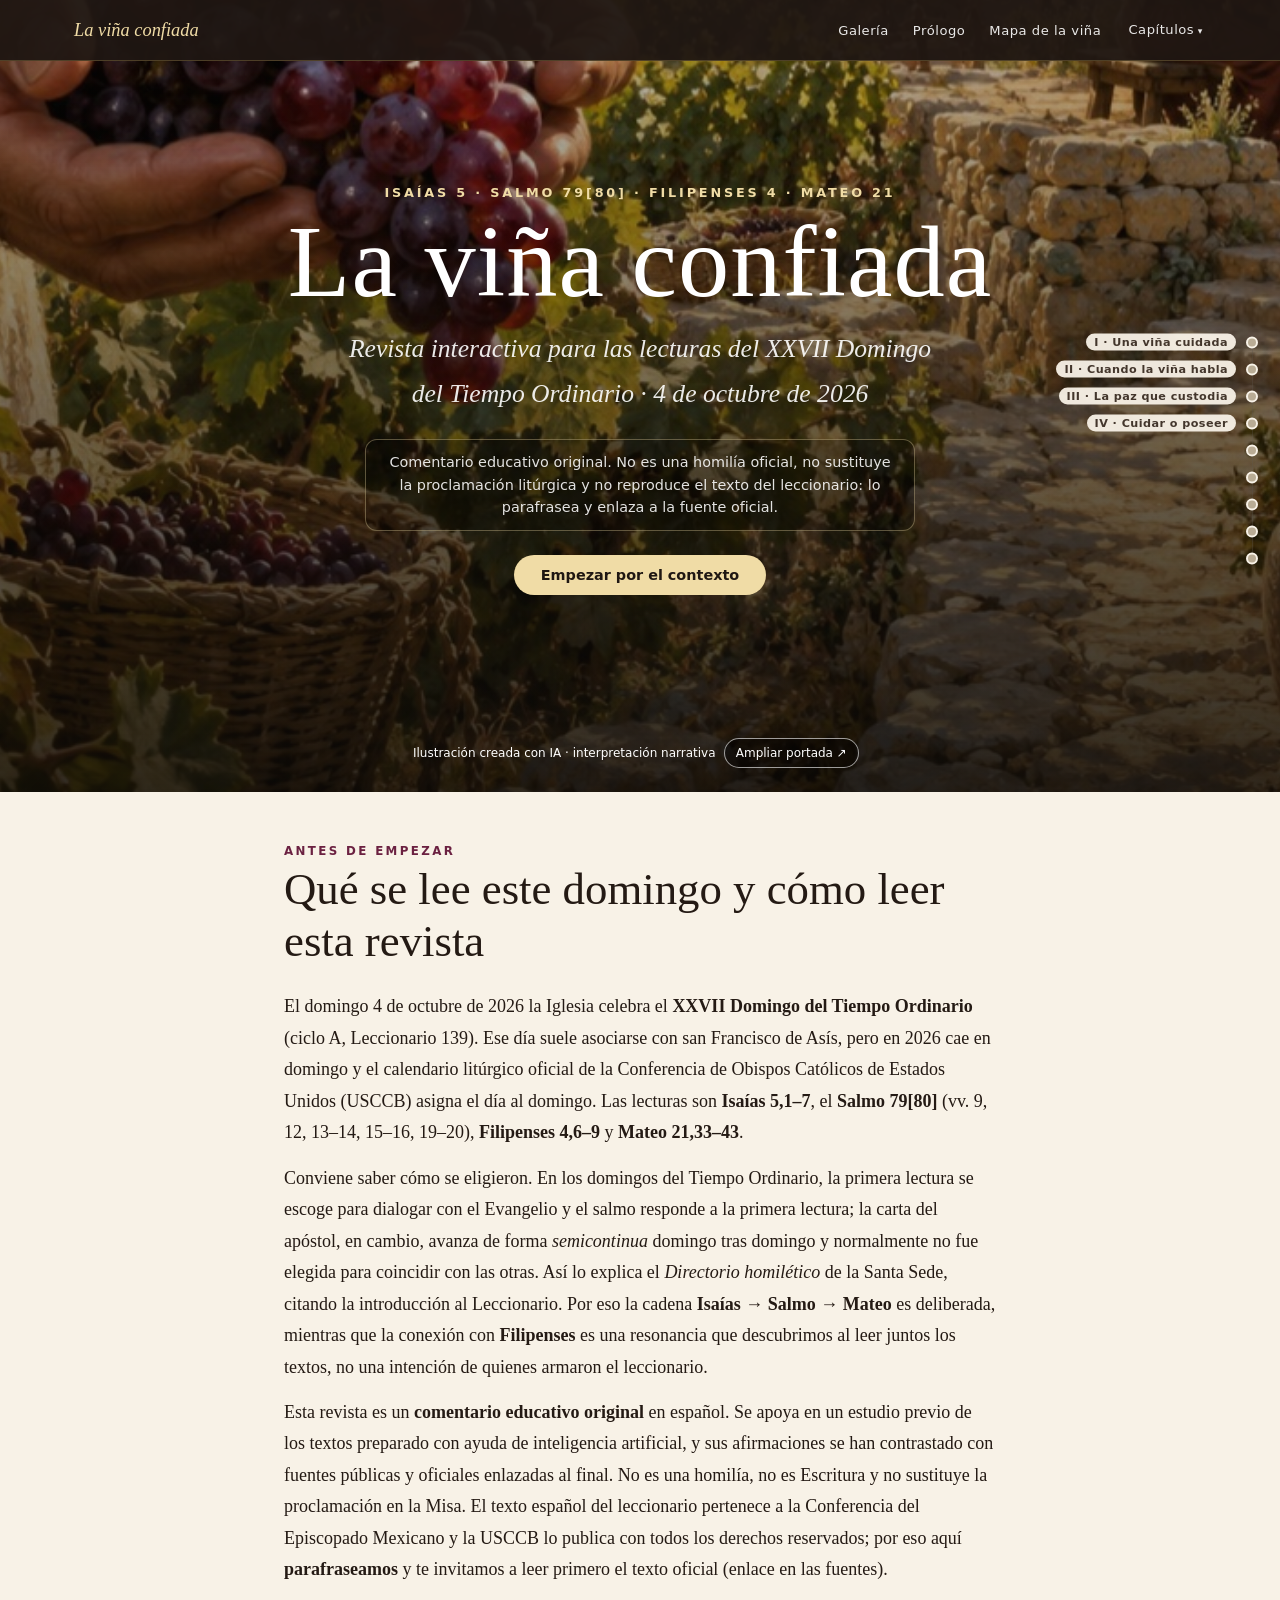
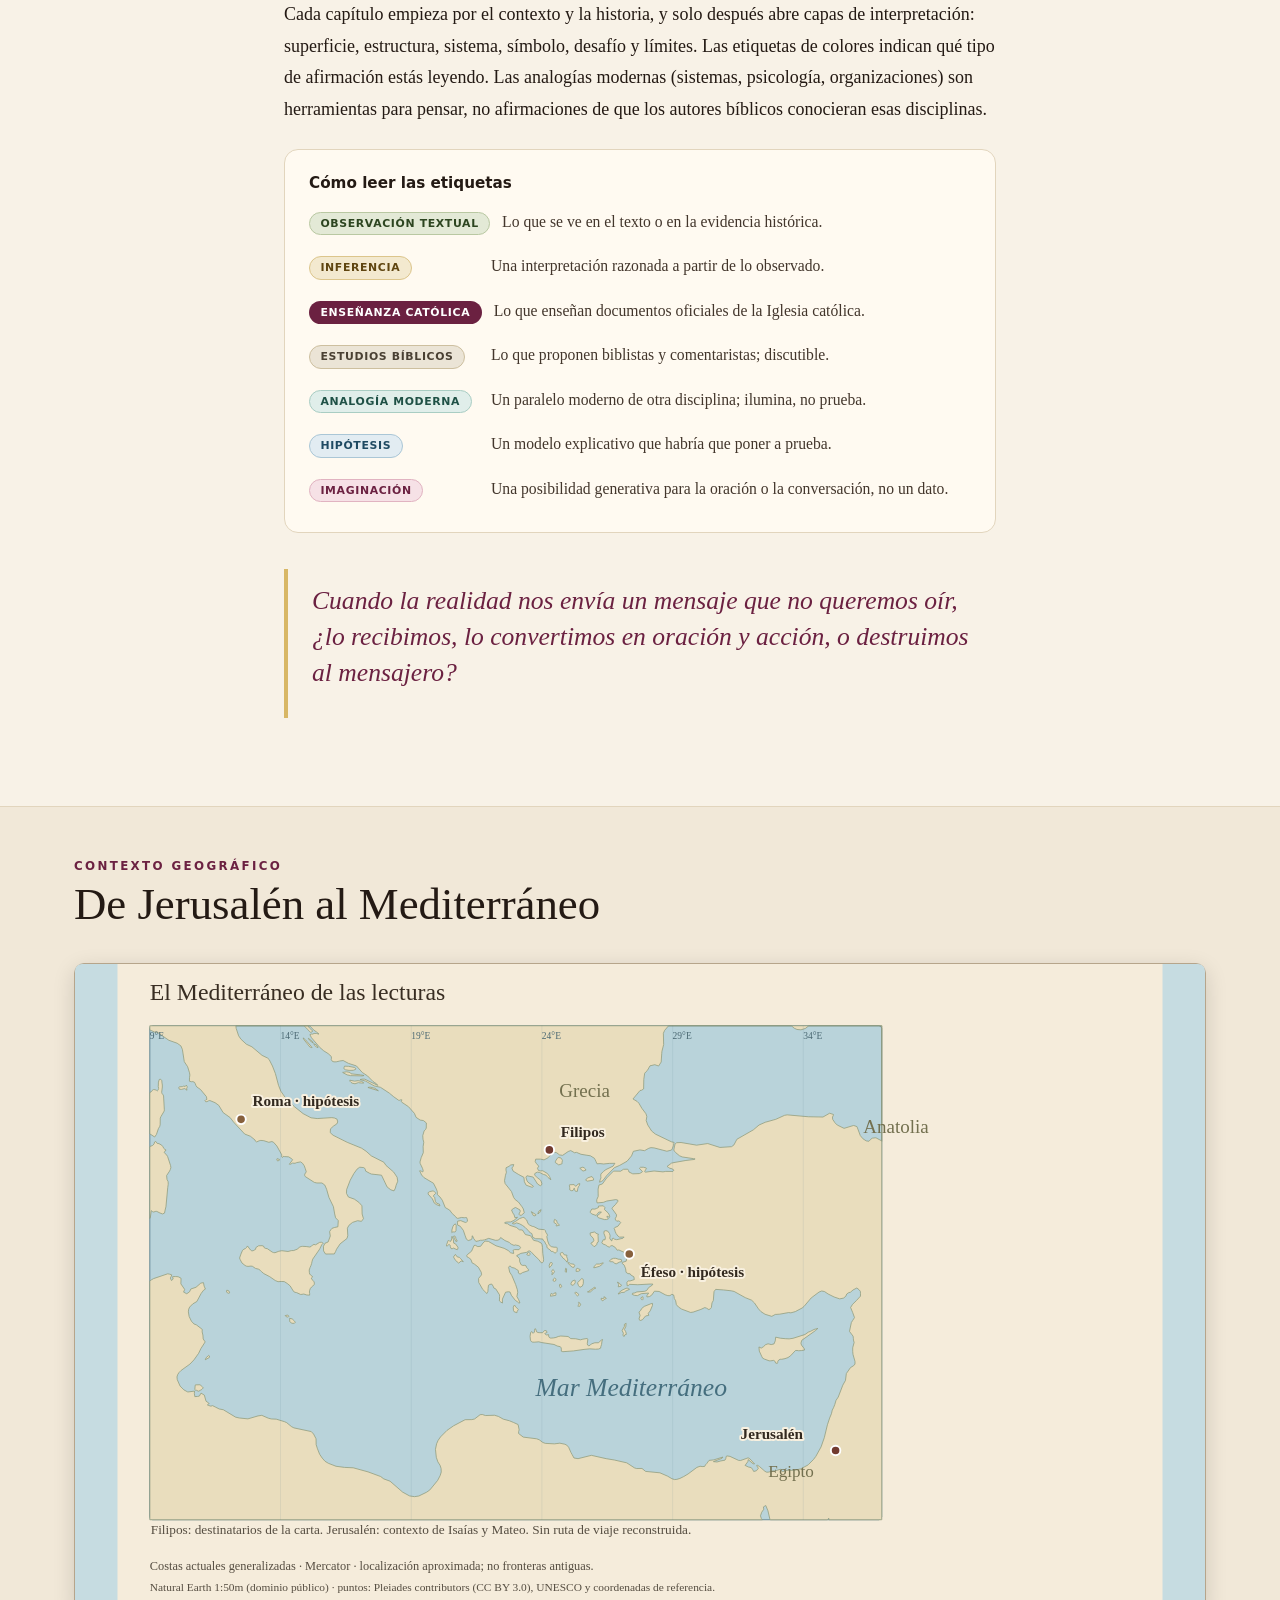
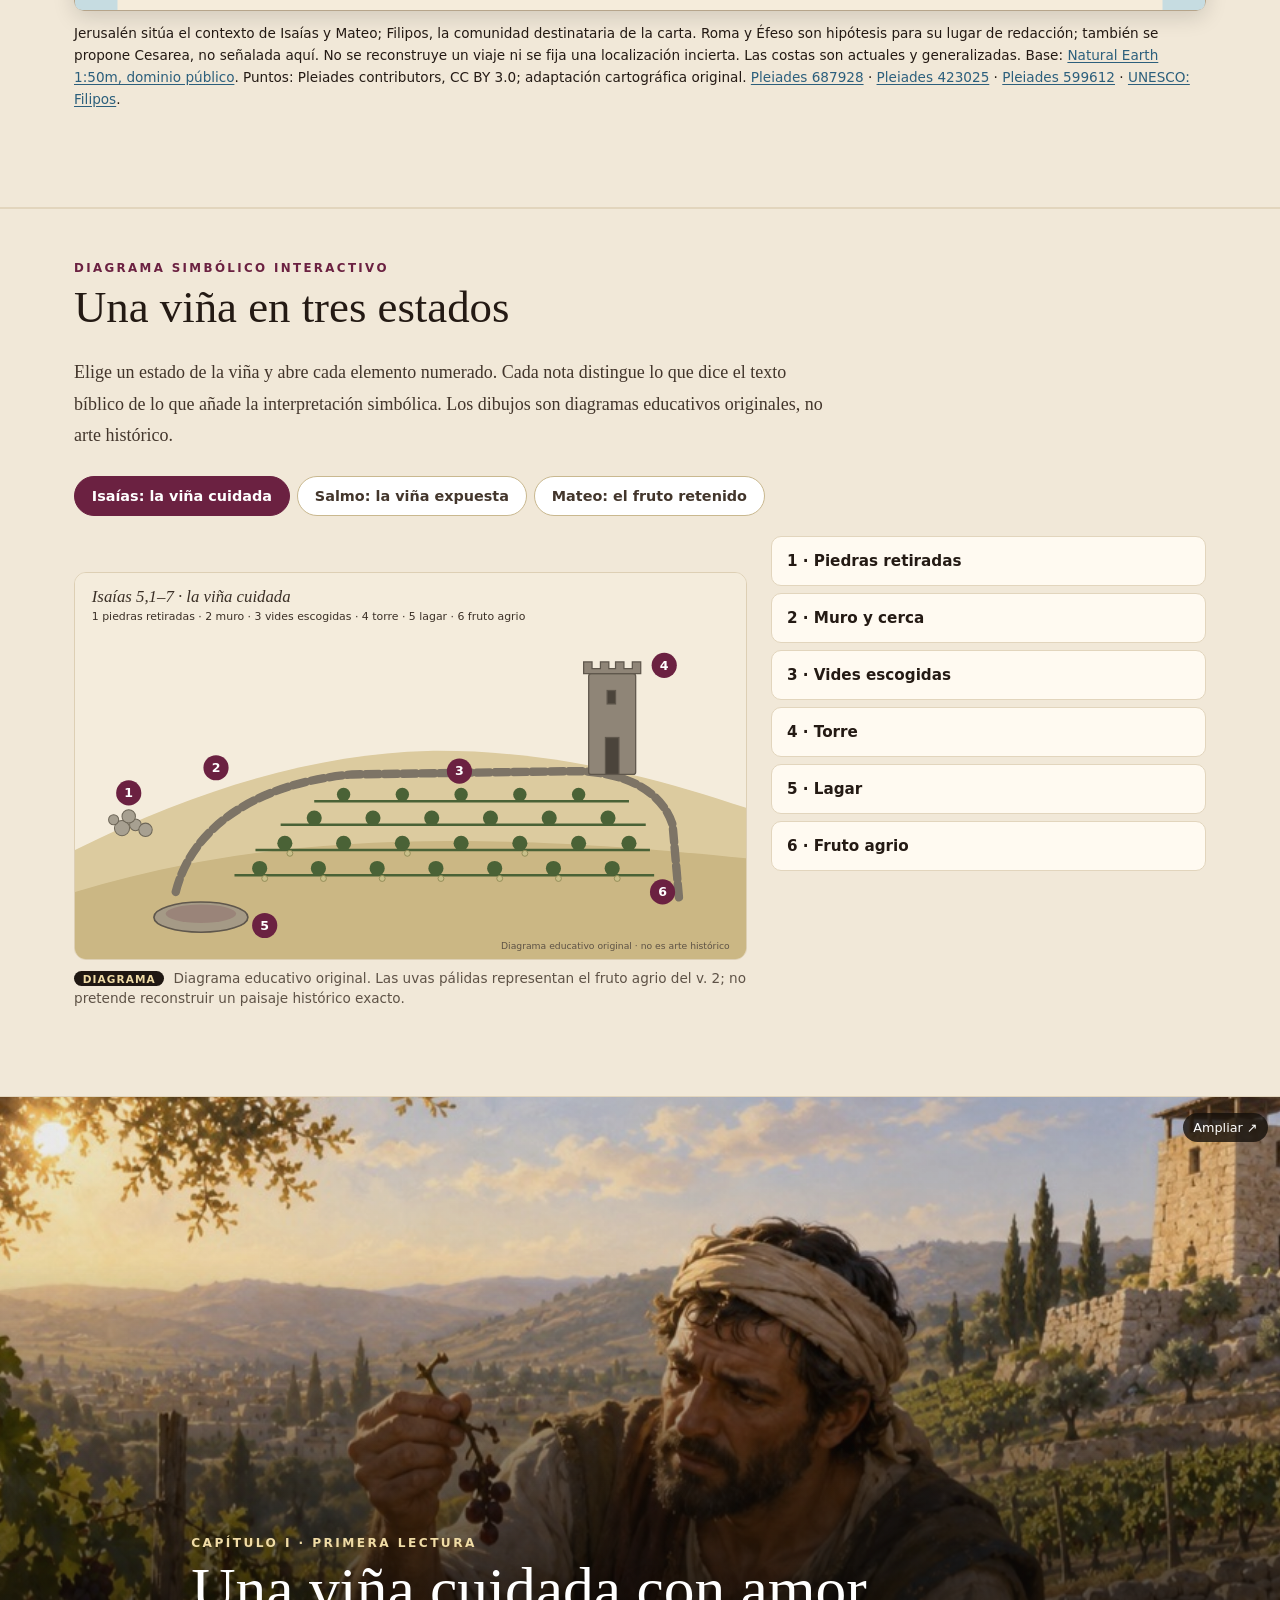
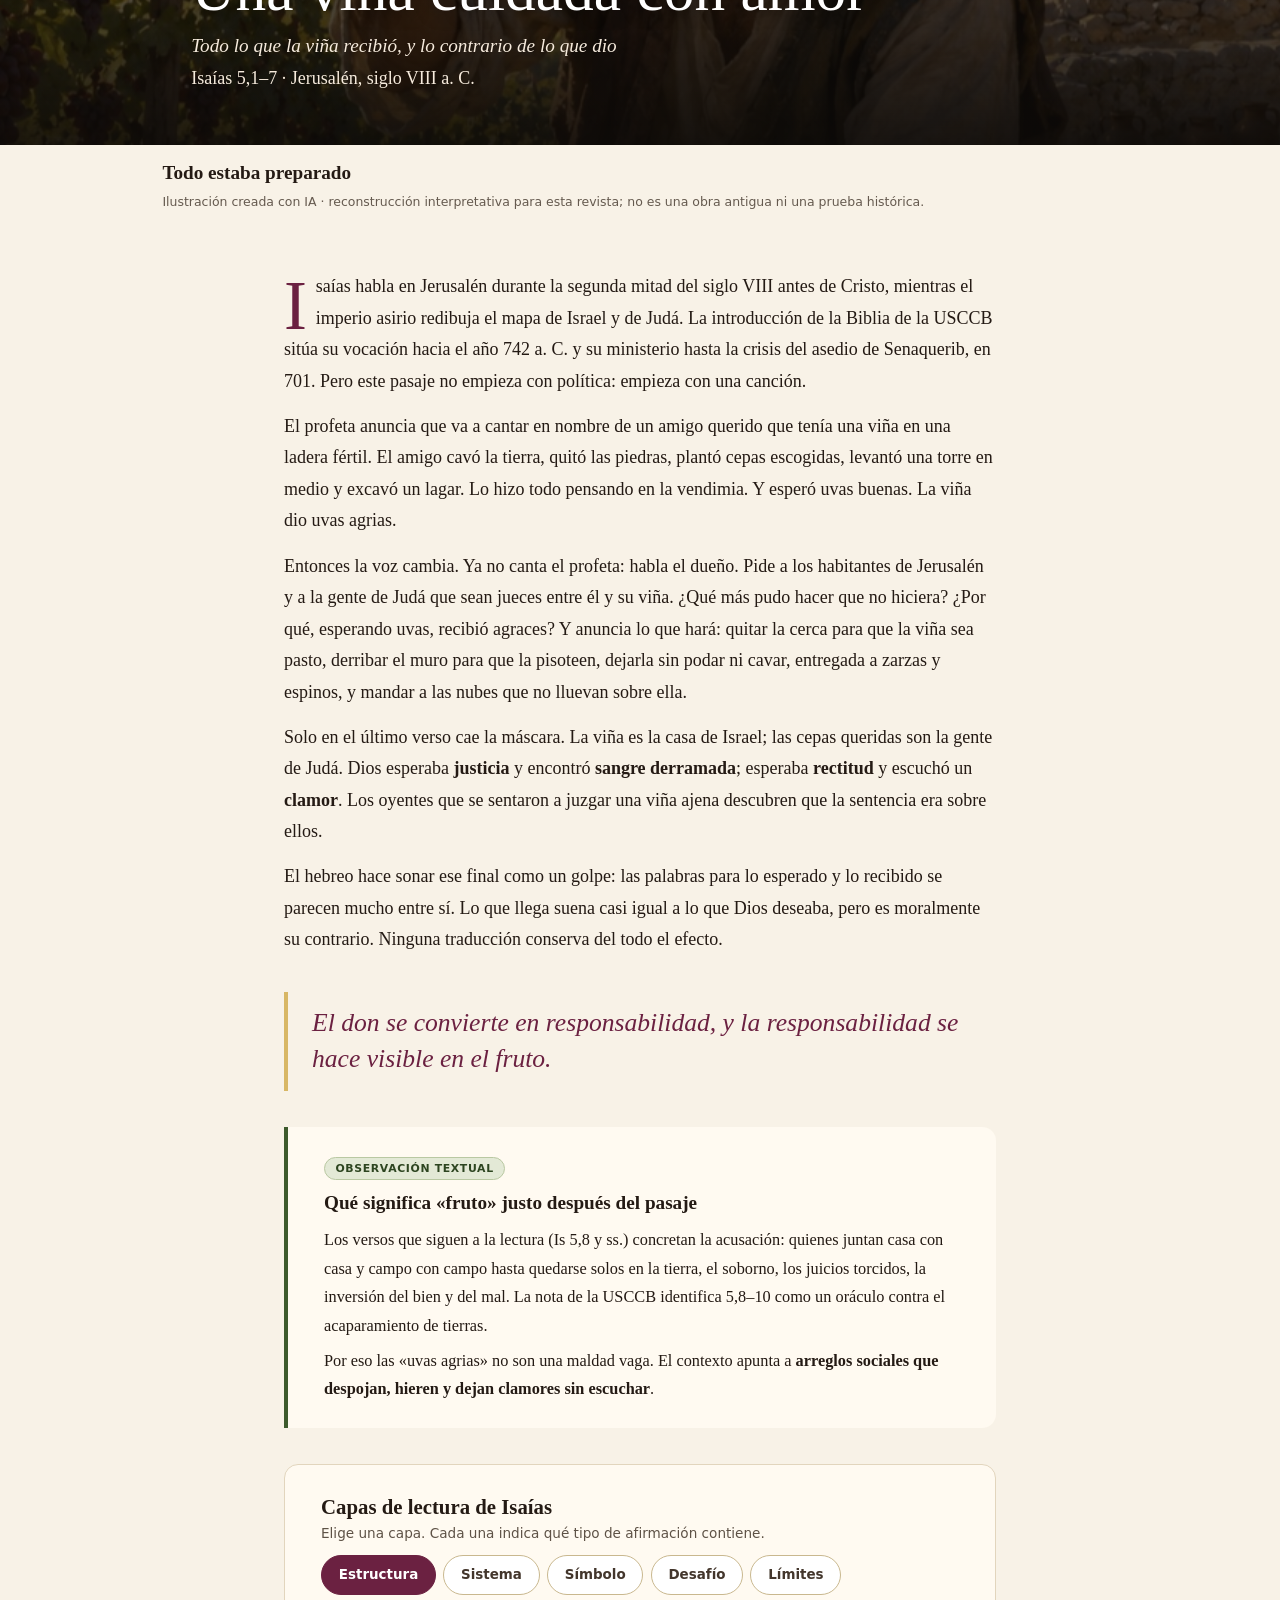
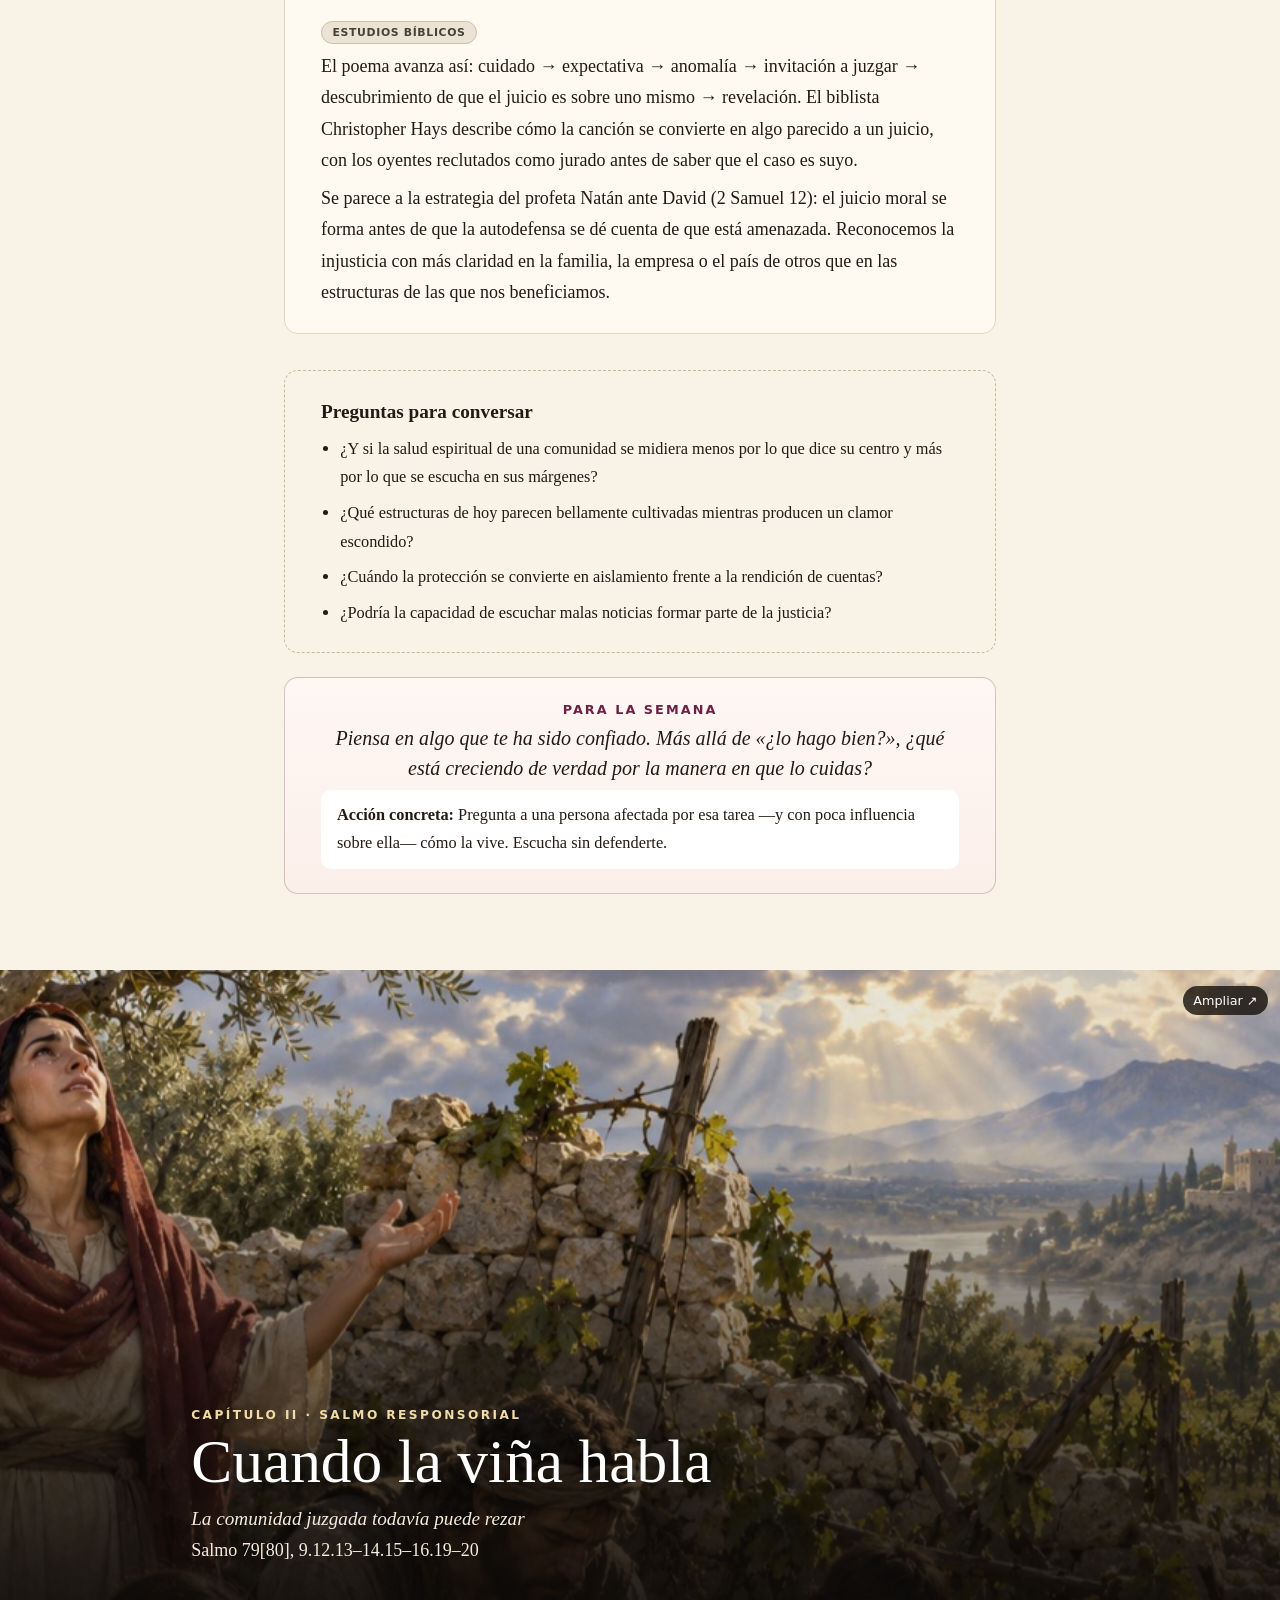
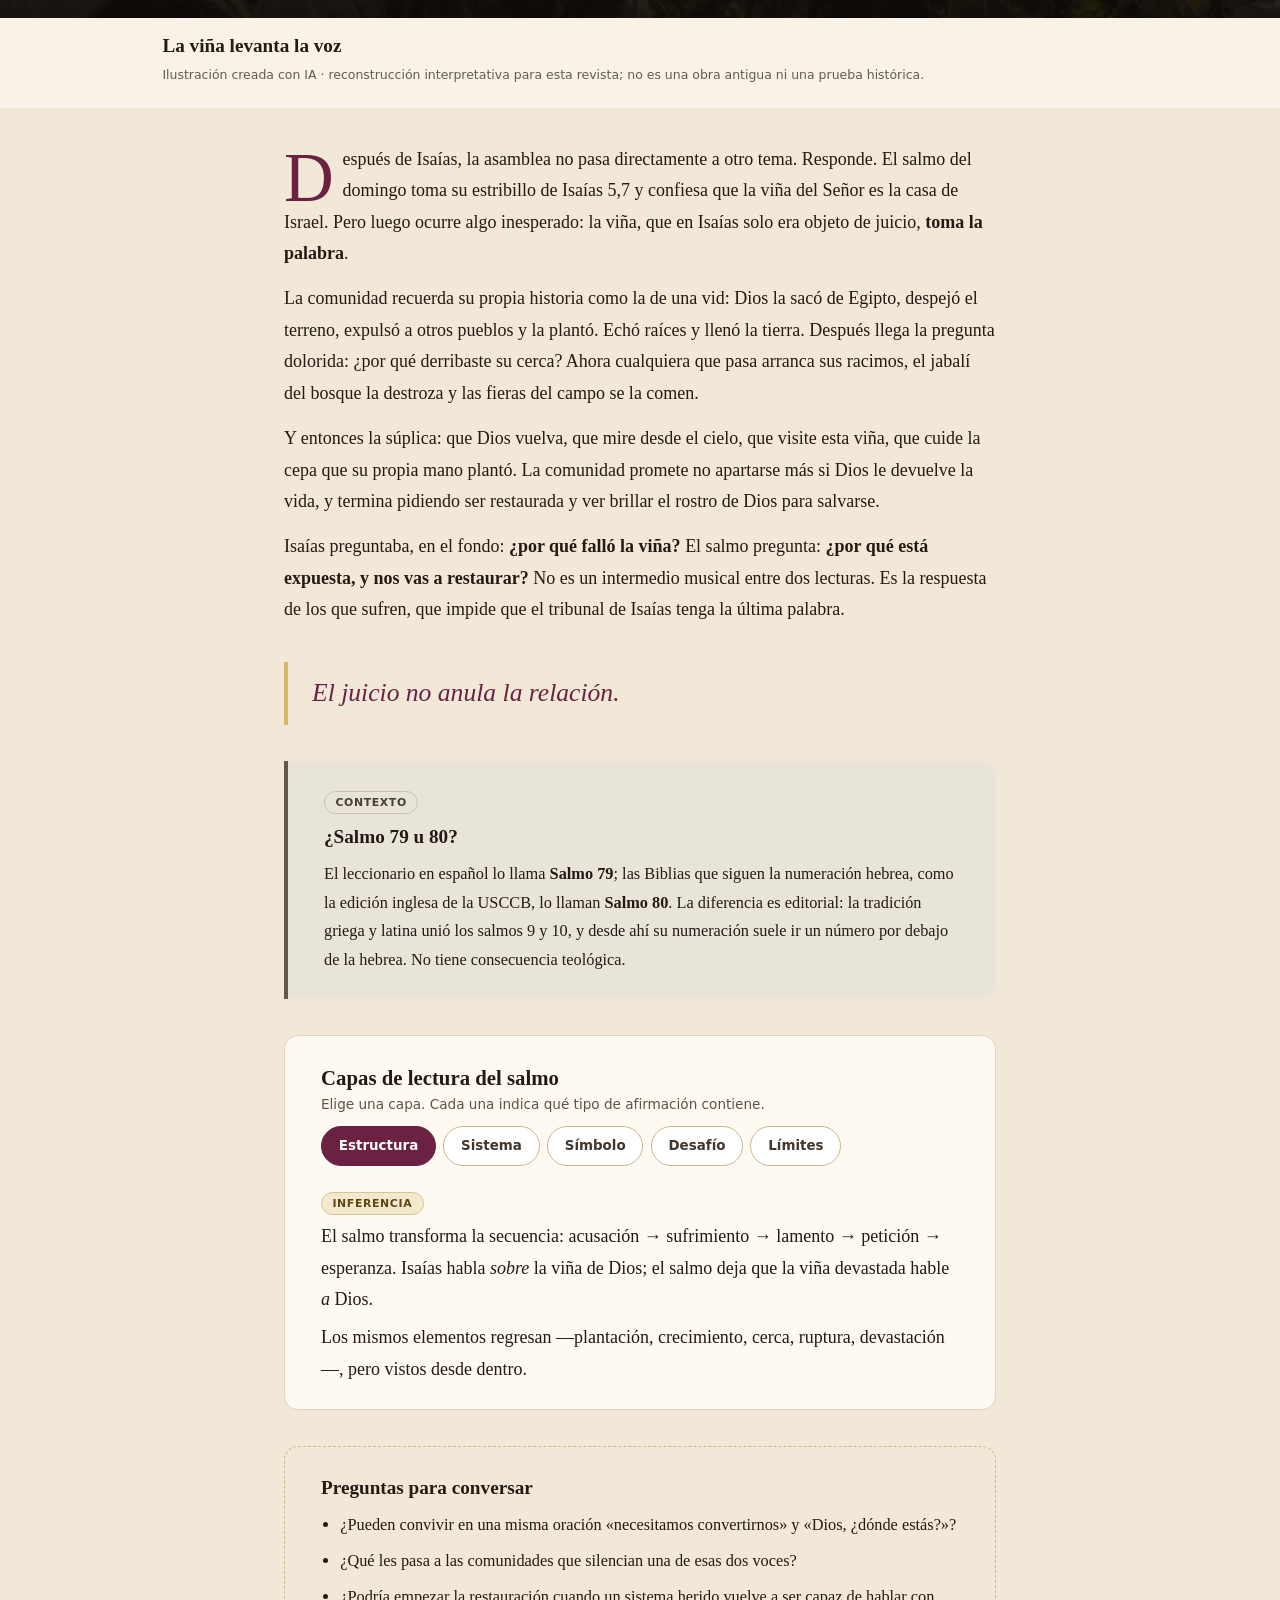
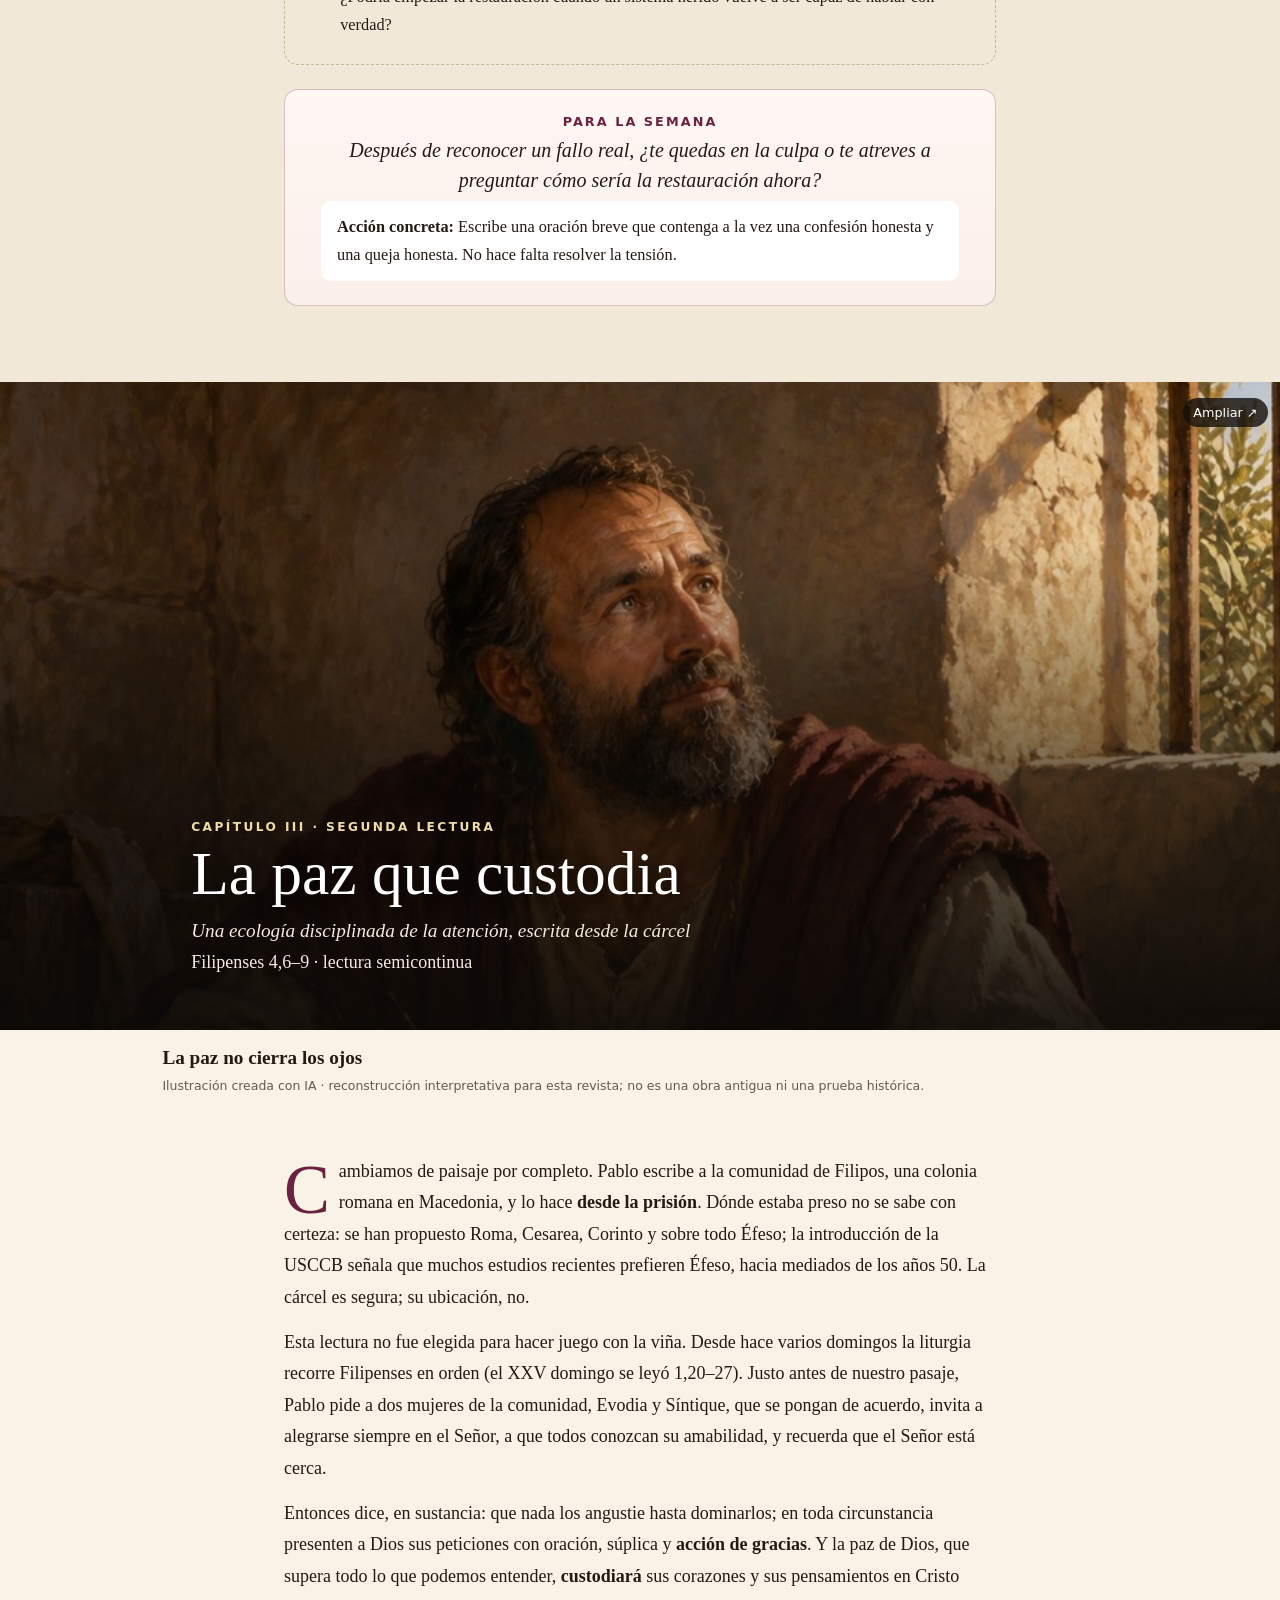
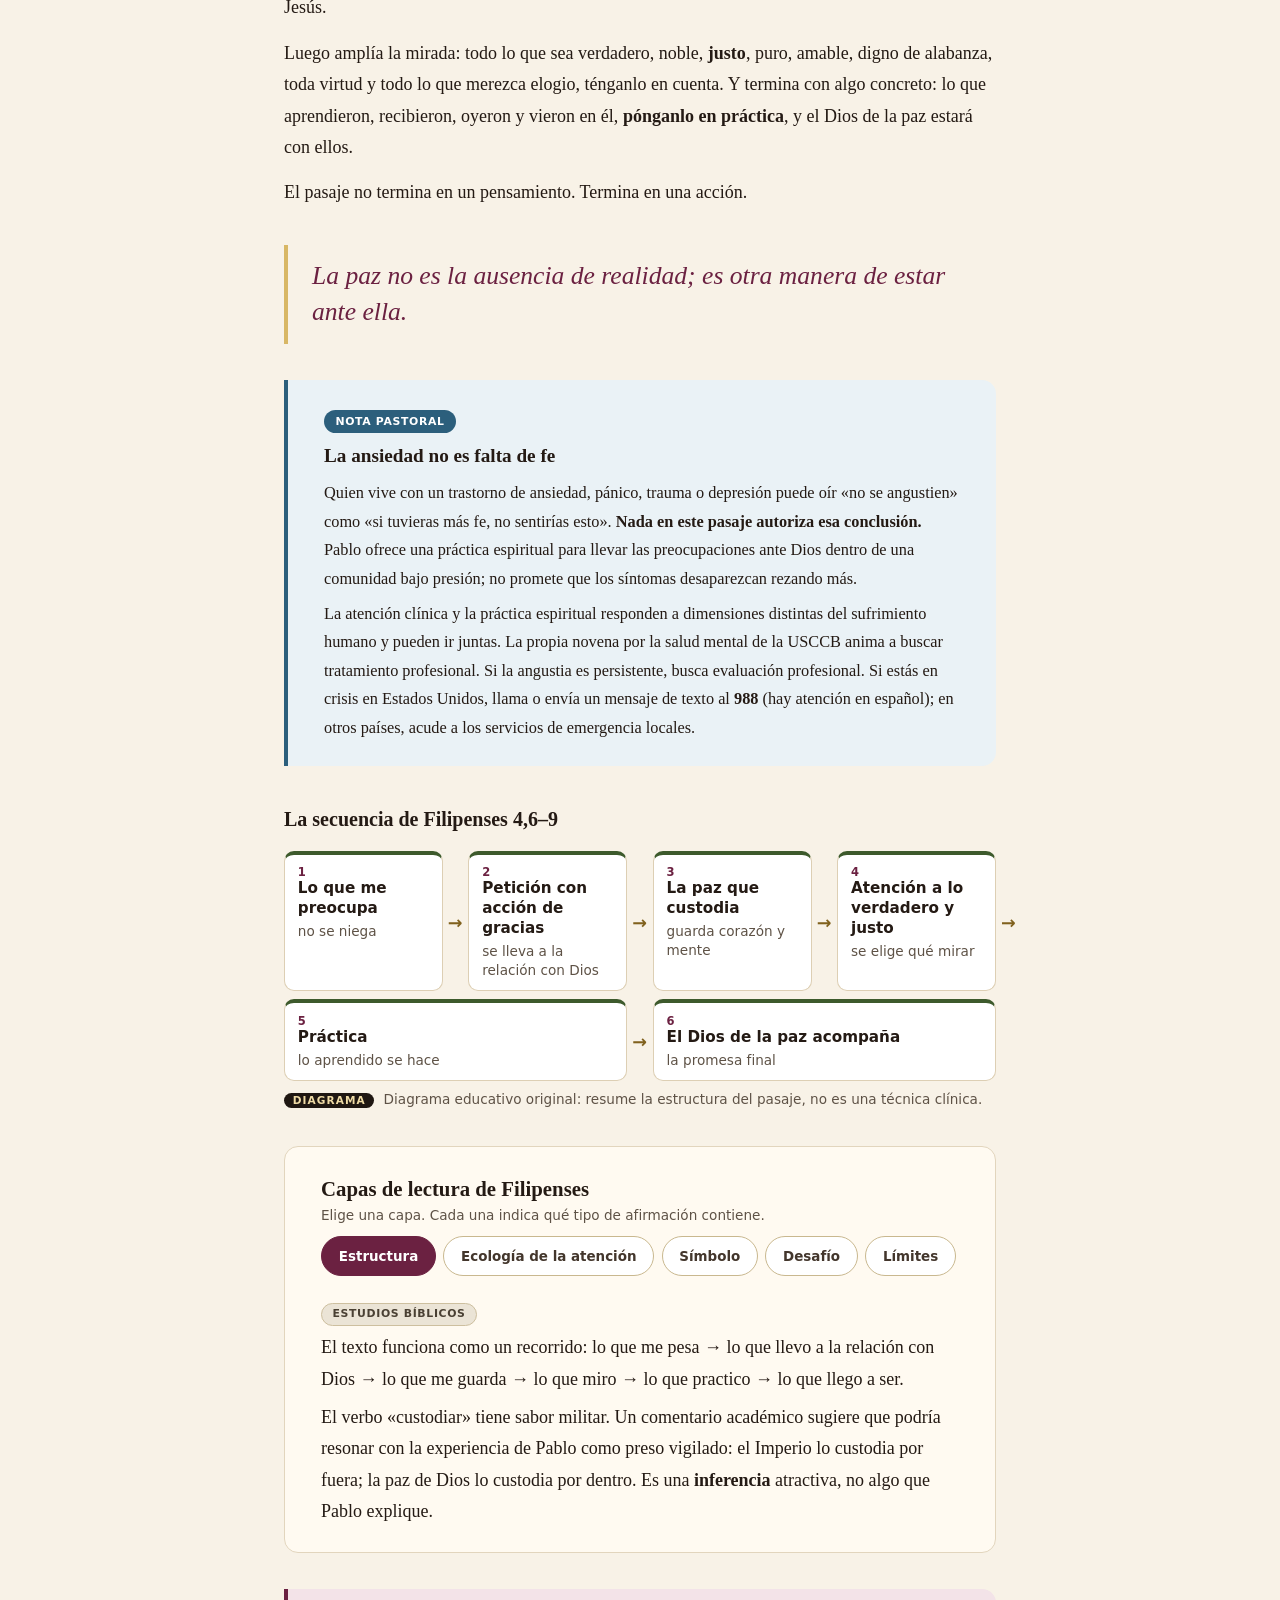
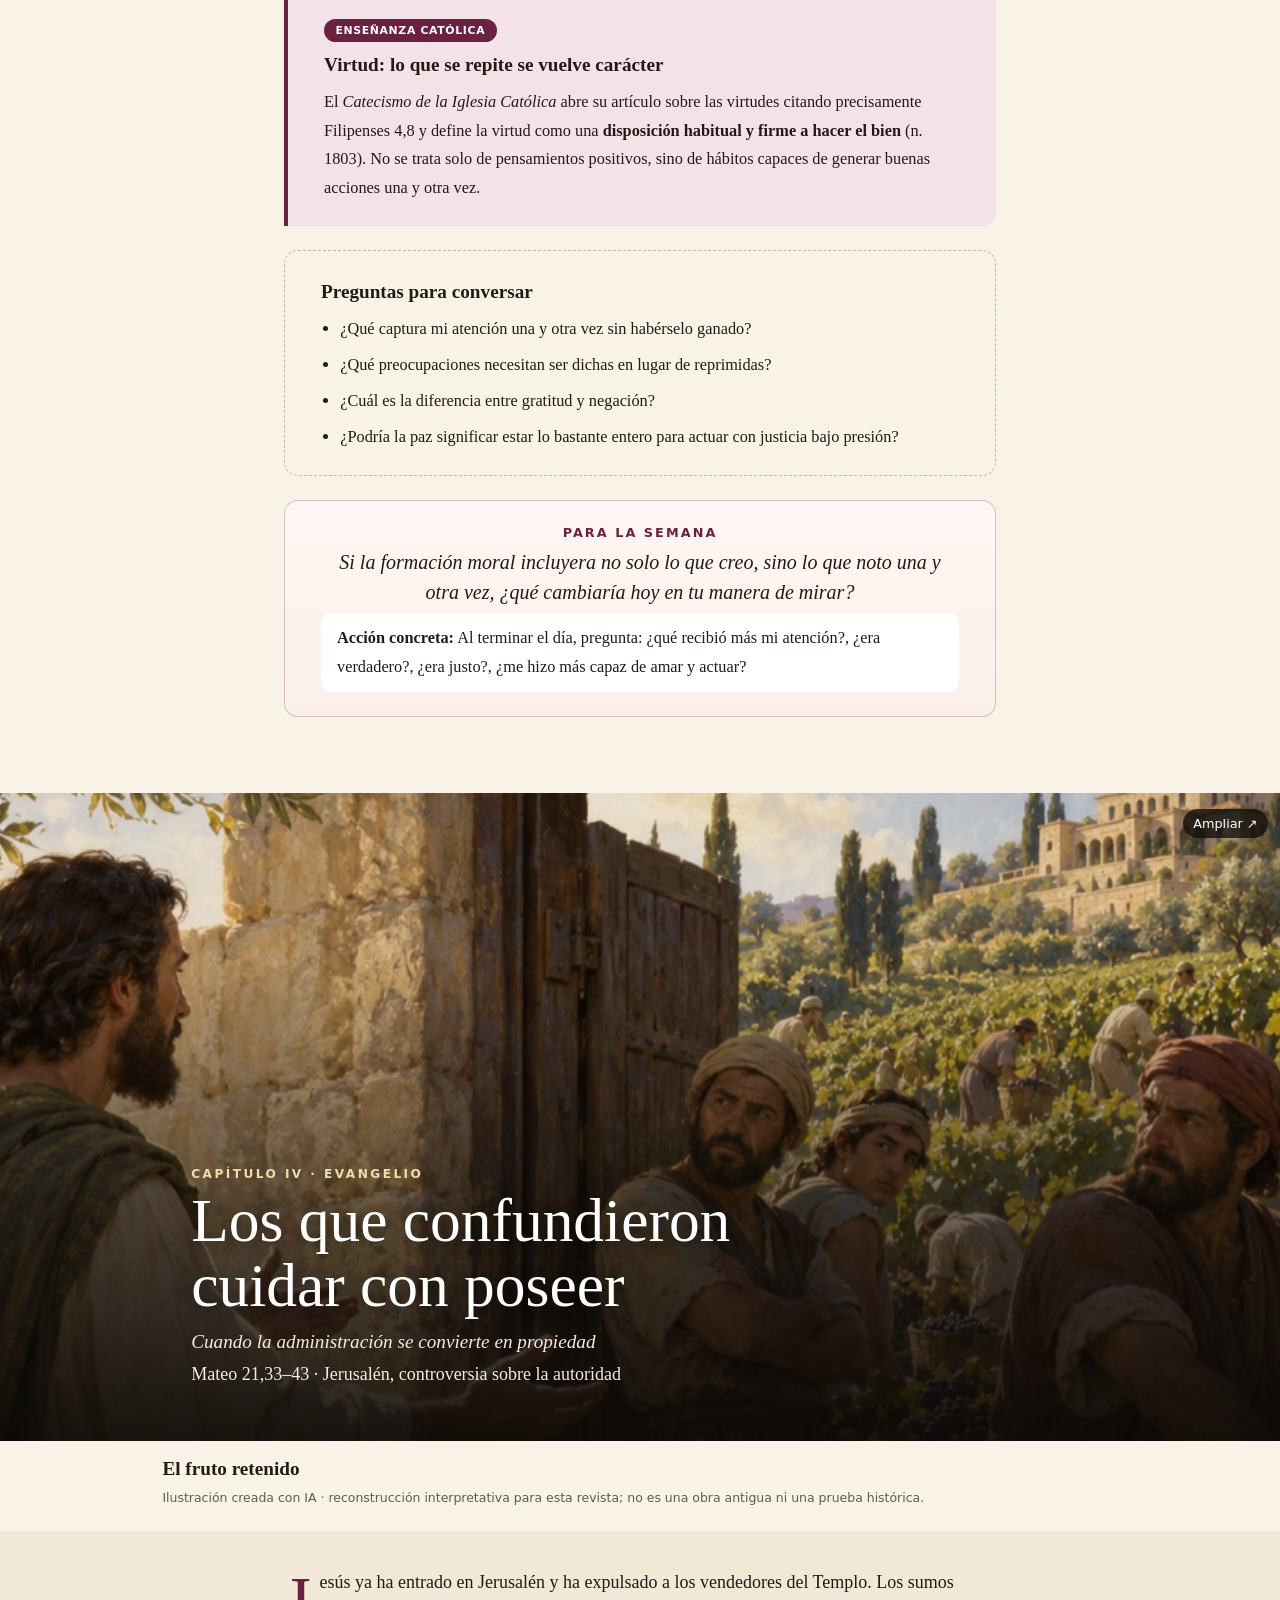
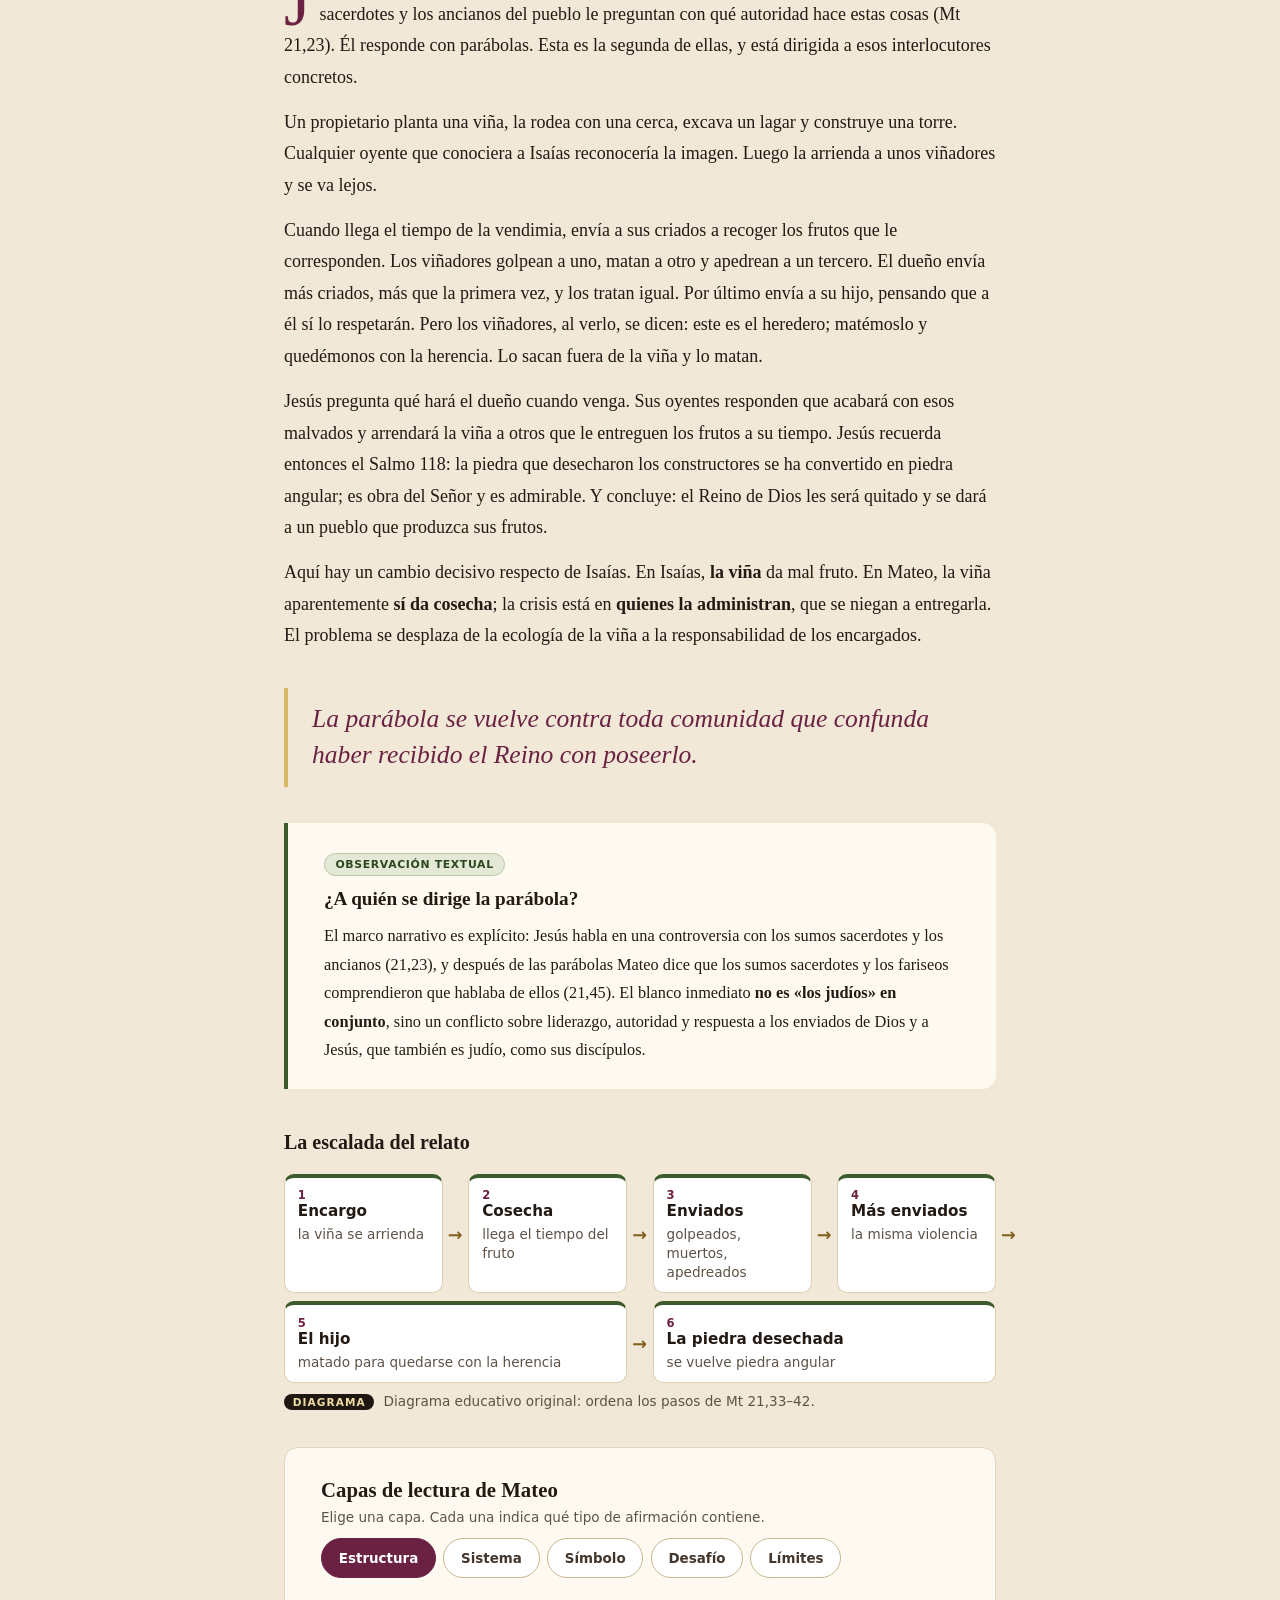
==== commit d7f4f649: "Quadruple background scrolling and version motion assets" ====
--- a/design-preview/index.html
+++ b/design-preview/index.html
@@ -8,7 +8,7 @@
 <meta name="color-scheme" content="light">
 <meta name="referrer" content="strict-origin-when-cross-origin">
 <link rel="stylesheet" href="styles.css">
-<link rel="stylesheet" href="motion.css">
+<link rel="stylesheet" href="motion.css?v=190e691c7164">
 </head>
 
 <body>
@@ -449,6 +449,6 @@
 <img src="data:," alt=""><p class="lightbox-caption"></p>
 </dialog>
 <script src="script.js"></script>
-<script src="motion.js" defer></script>
+<script src="motion.js?v=3cb3b67aeae0" defer></script>
 </body>
 </html>
--- a/design-preview/motion.css
+++ b/design-preview/motion.css
@@ -2,7 +2,9 @@
 .cinematic-chapter { position:relative; margin:0; background:var(--paper); }
 .chapter-stage { position:relative; overflow:hidden; background:#171410; }
 .cinematic-chapter .art-open { height:clamp(440px,72vh,760px); border-radius:0; }
-.cinematic-chapter .art-open img { width:100%; height:100%; object-fit:cover; object-position:center; transform:scale(1.045) translateY(var(--image-shift,0px)); }
+.cinematic-chapter .art-open img { position:absolute; inset:-48% 0 auto; width:100%; height:196%; object-fit:cover; object-position:center; transform:translate3d(0,var(--image-shift,0px),0); }
+.site-hero { overflow:hidden; }
+.site-hero > img { inset:-48% 0 auto; height:196%; object-fit:cover; object-position:center; transform:translate3d(0,var(--image-shift,0px),0); }
 .chapter-stage::after { content:""; position:absolute; inset:0; pointer-events:none; background:linear-gradient(180deg,rgba(12,10,8,.08) 25%,rgba(12,10,8,.6) 65%,rgba(12,10,8,.92)); }
 .chapter-stage .chapter-hero-text { position:absolute; inset:auto 0 0; z-index:2; max-width:1000px; padding:clamp(1.5rem,4vw,4rem); margin:auto; color:white; pointer-events:none; }
 .chapter-stage .chapter-title { font-size:clamp(2rem,4.8vw,4rem); line-height:1.06; text-wrap:balance; text-shadow:0 2px 16px #0008; }
@@ -27,5 +29,5 @@
 .geographic-map .art-open { width:100%; border:0; padding:0; background:transparent; cursor:zoom-in; }
 .geographic-map .art-open:focus-visible, .gallery-controls button:focus-visible { outline:3px solid #996420; outline-offset:4px; }
 @media(max-width:600px) { .cinematic-chapter .art-open { height:520px; } .chapter-stage .chapter-hero-text { padding:1.4rem; } .chapter-stage .chapter-title { font-size:2rem; } .gallery-track > figure { flex-basis:86vw; } }
-@media(prefers-reduced-motion:reduce) { .cinematic-chapter .art-open img { transform:none!important; } .motion-reveal.is-revealing, .lightbox[open] { animation:none!important; } .gallery-track img { transition:none; } html { scroll-behavior:auto; } }
-@media print { .chapter-stage .art-open { height:auto; } .chapter-stage .art-open img { height:auto; transform:none; } .chapter-stage::after { display:none; } .chapter-stage .chapter-hero-text { position:static; color:#000; } .chapter-stage .chapter-subtitle, .chapter-stage .source-span { color:#000; } .gallery-controls { display:none; } .gallery-track.illustration-grid { display:grid; overflow:visible; } }
+@media(prefers-reduced-motion:reduce) { .cinematic-chapter .art-open img, .site-hero > img { inset:0; height:100%; transform:none!important; } .motion-reveal.is-revealing, .lightbox[open] { animation:none!important; } .gallery-track img { transition:none; } html { scroll-behavior:auto; } }
+@media print { .chapter-stage .art-open { height:auto; } .chapter-stage .art-open img { position:static; height:auto; transform:none; } .chapter-stage::after { display:none; } .chapter-stage .chapter-hero-text { position:static; color:#000; } .chapter-stage .chapter-subtitle, .chapter-stage .source-span { color:#000; } .gallery-controls { display:none; } .gallery-track.illustration-grid { display:grid; overflow:visible; } }
